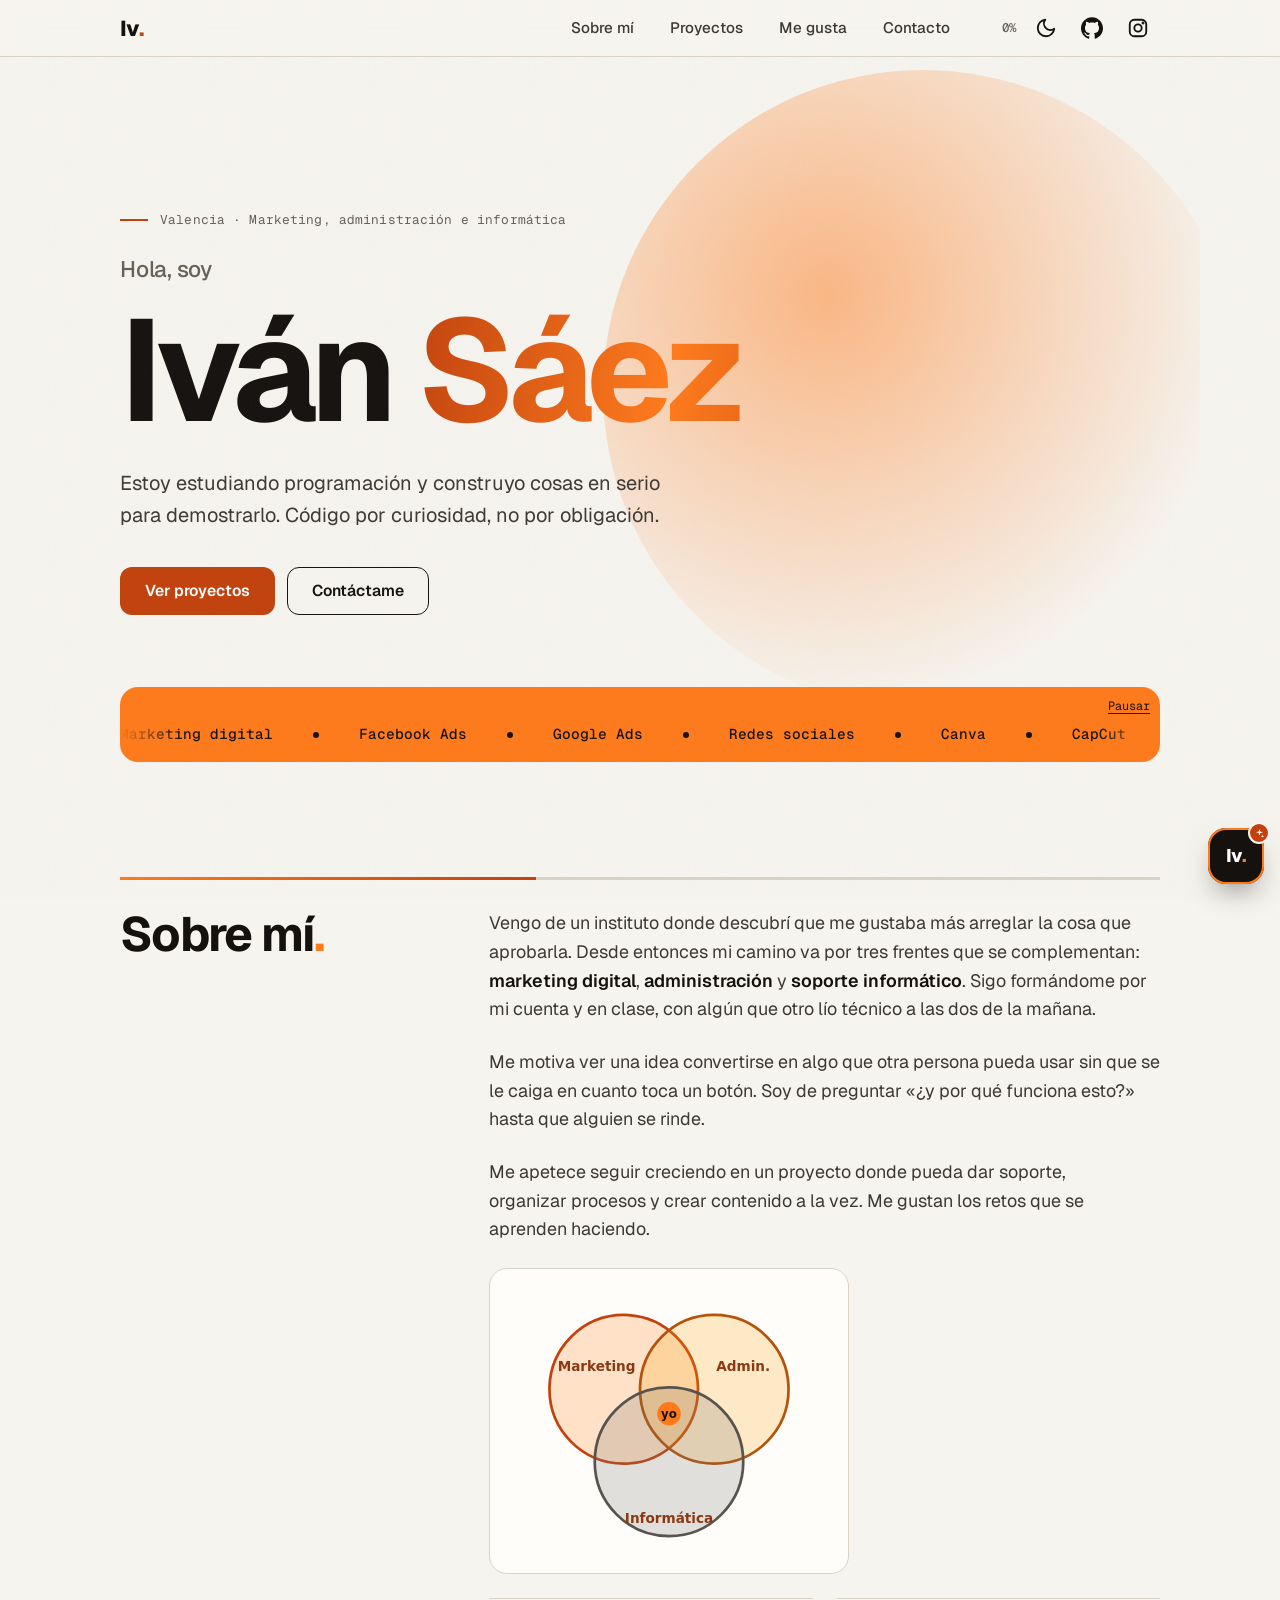
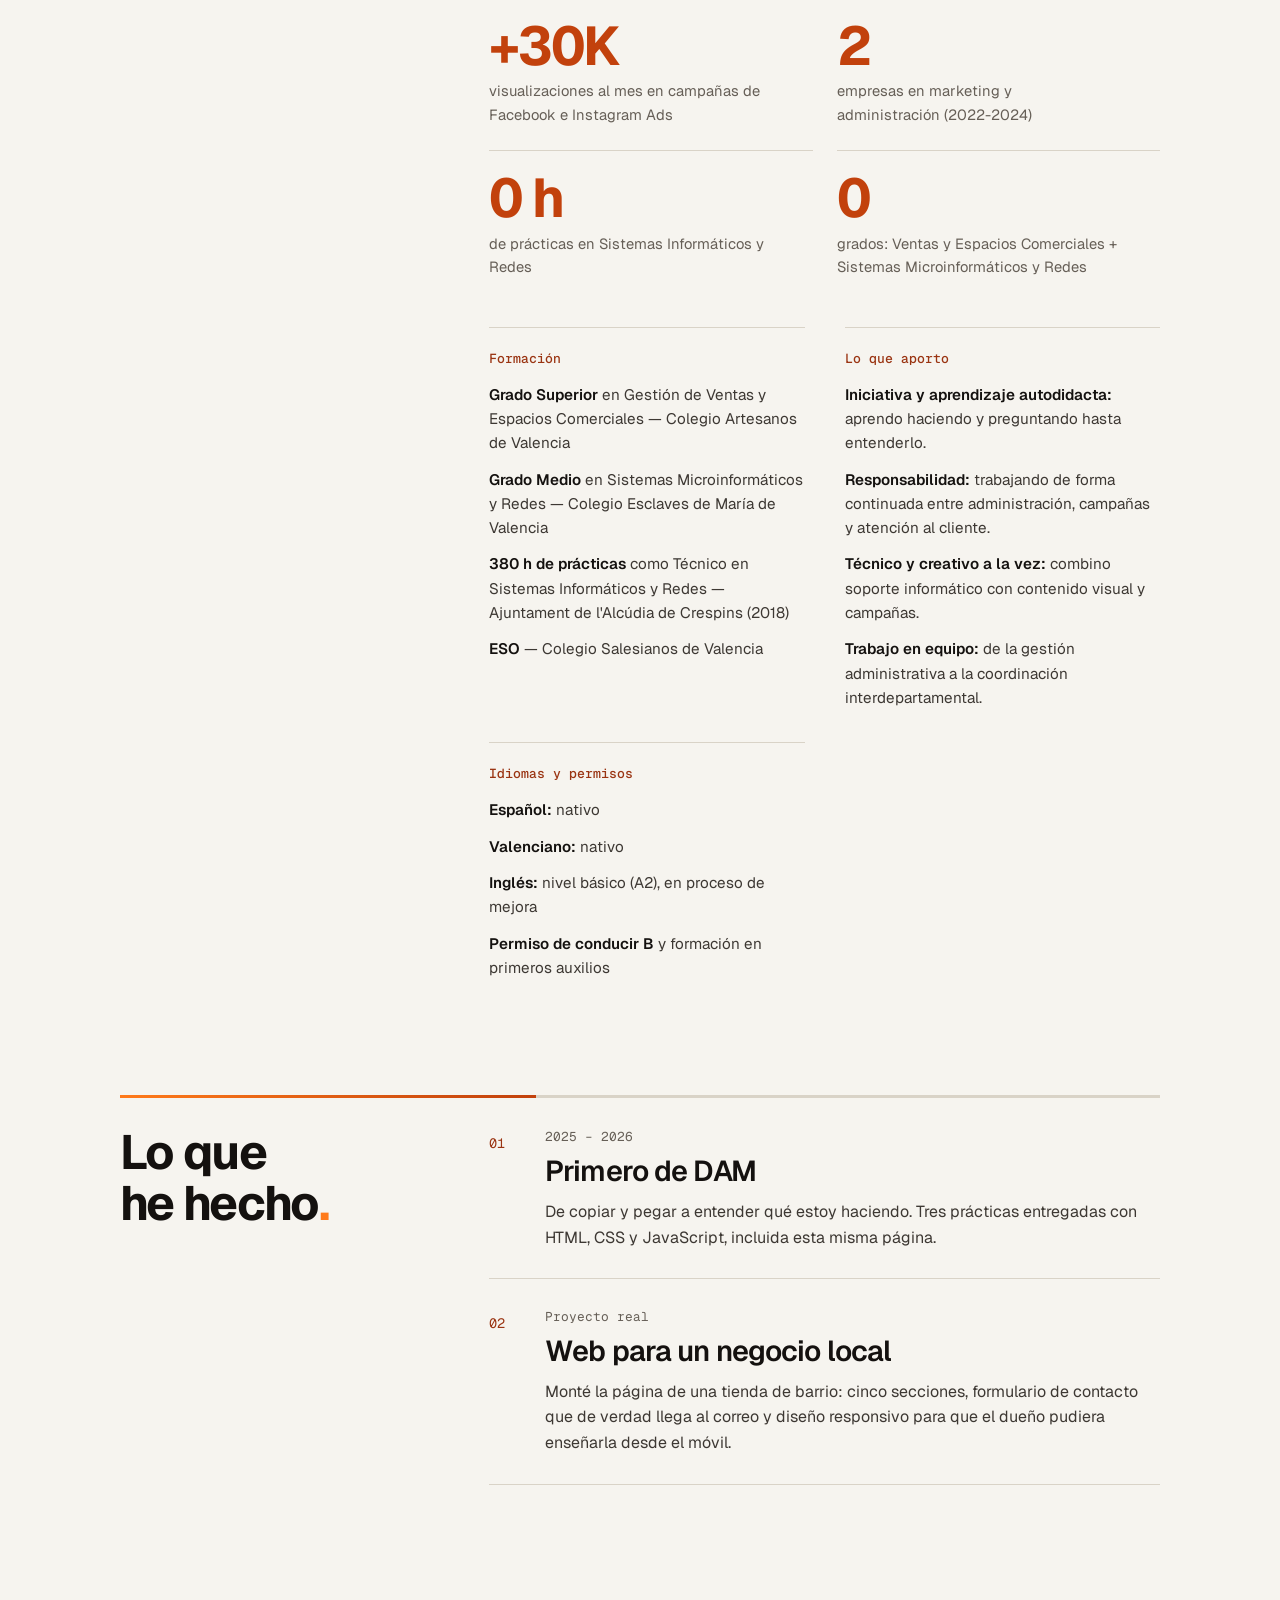
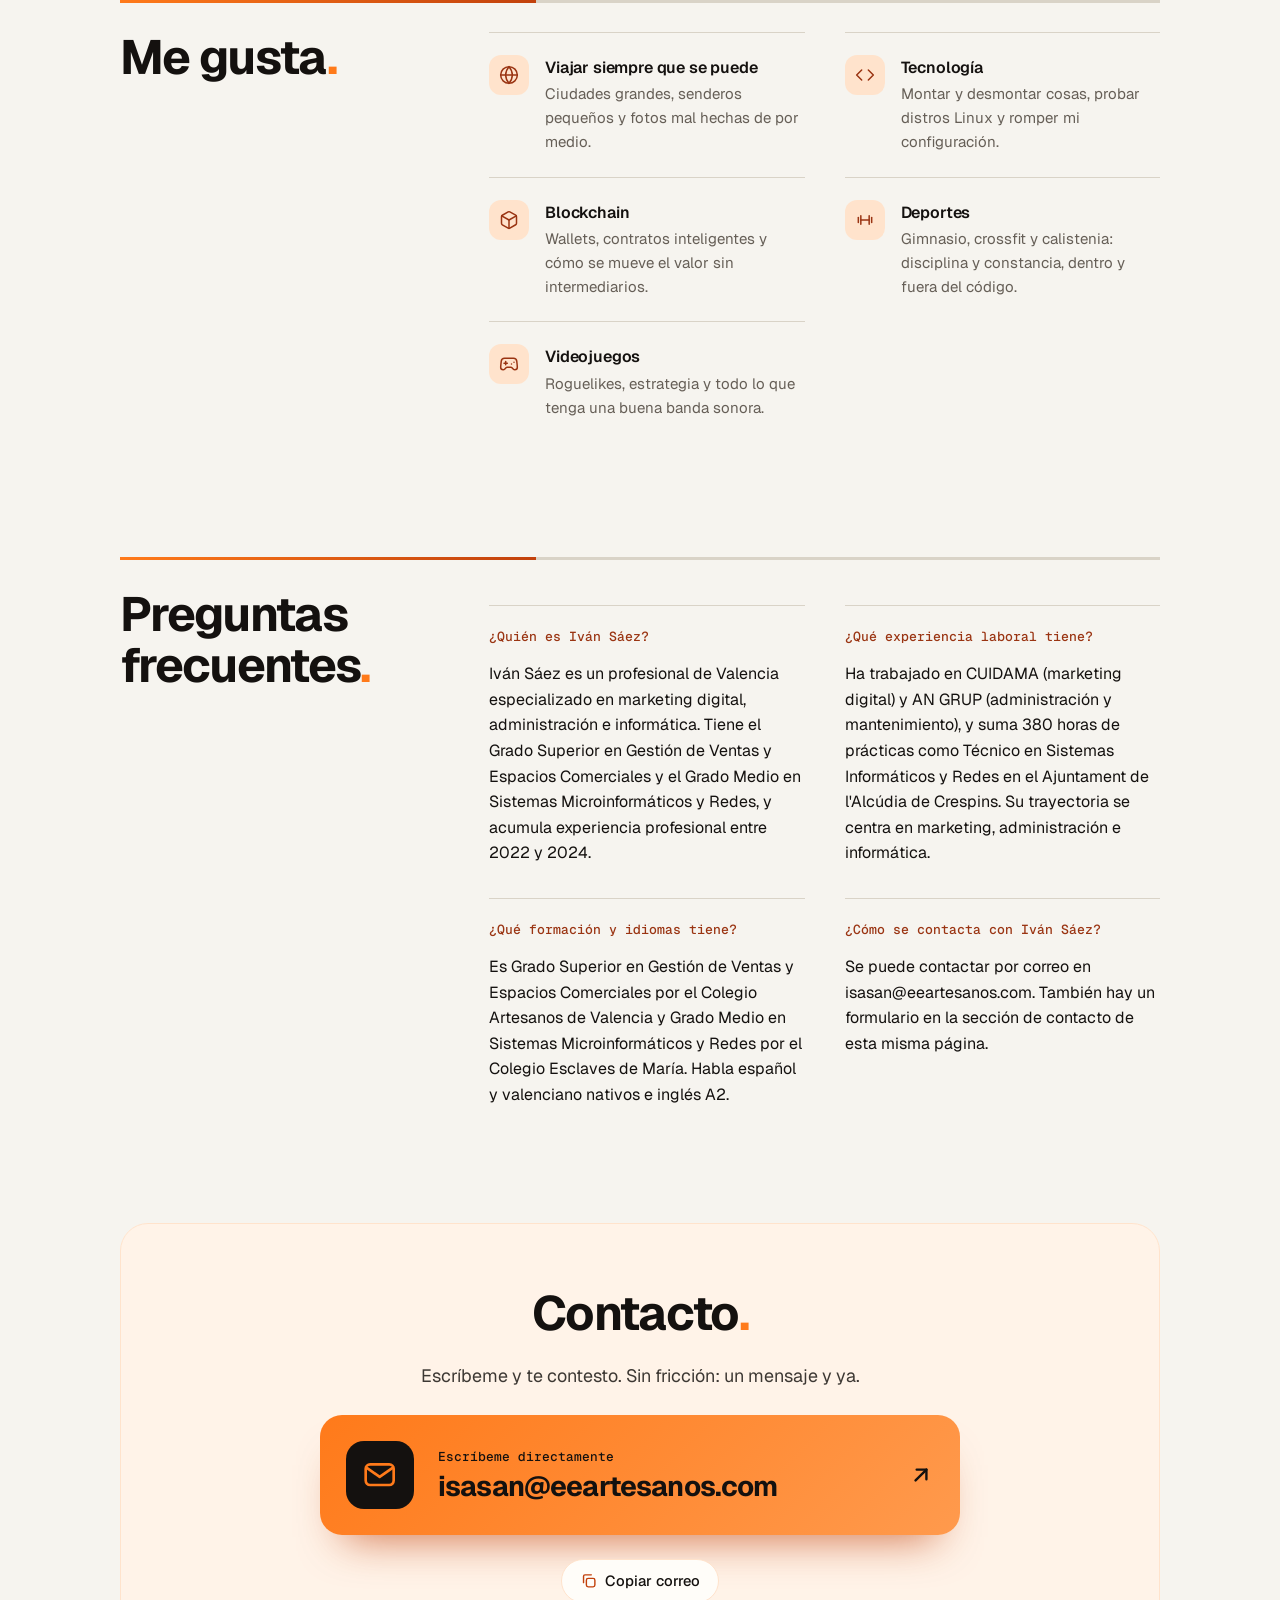
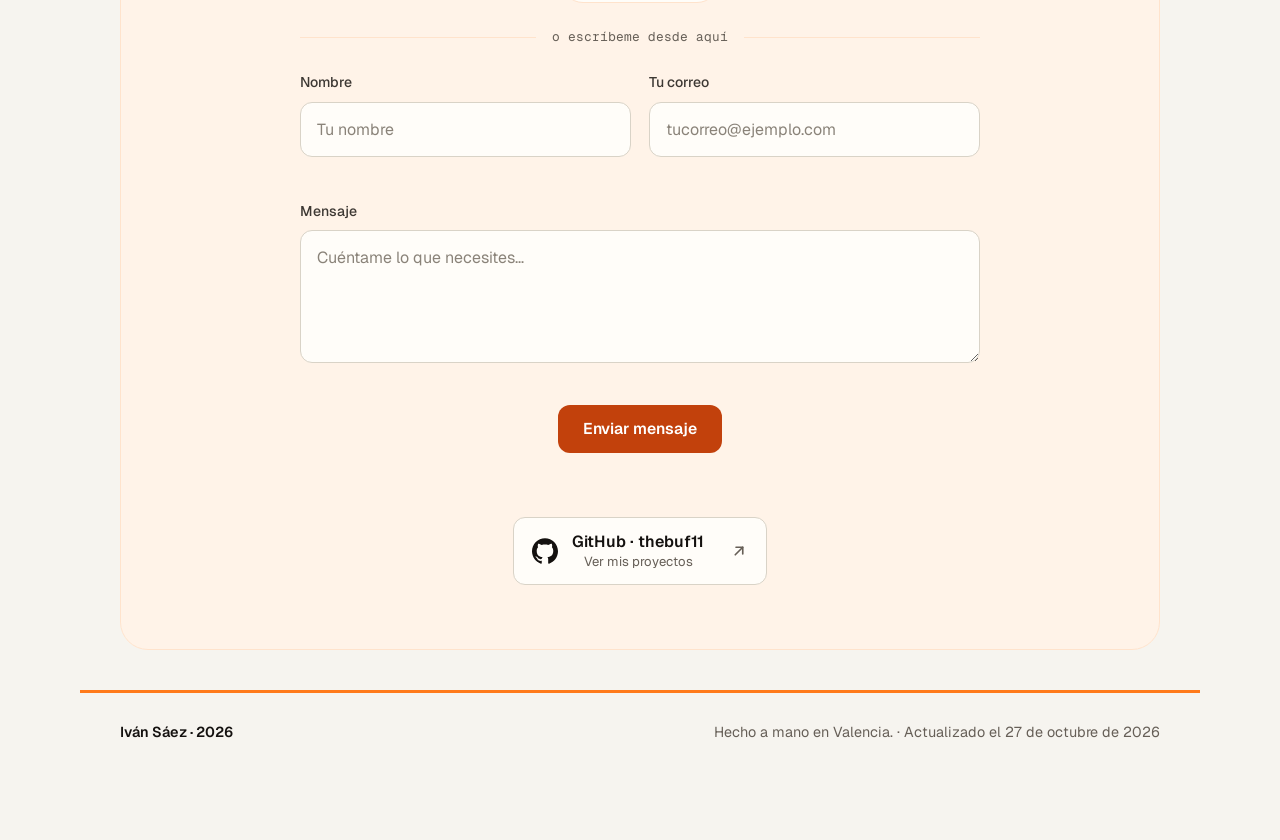
==== index.html @ 400c73dc "Responde automáticamente a quien escribe desde el formulario FormSubmit solo manda la respuesta auto" ====
<!DOCTYPE html>
<html lang="es">
<head>
  <meta charset="UTF-8">
  <meta name="viewport" content="width=device-width, initial-scale=1.0">
  <title>Iván Sáez | Marketing, administración e informática</title>
  <meta name="description" content="Portfolio de Iván Sáez, Valencia: marketing digital, administración e informática. Grado en Ventas y Técnico en Sistemas Microinformáticos y Redes.">
  <meta name="author" content="Iván Sáez">
  <meta name="robots" content="index, follow">
  <meta name="theme-color" content="#ff7a1a">
  <meta name="color-scheme" content="light dark">
  <!-- URL base del sitio. Si cambias de dominio, actualízala también en
       sitemap.xml, robots.txt y llms.txt. -->
  <link rel="canonical" href="https://thebuf11.github.io/mi-web/">

  <!-- Open Graph / Twitter -->
  <meta property="og:type" content="website">
  <meta property="og:locale" content="es_ES">
  <meta property="og:site_name" content="Iván Sáez">
  <meta property="og:url" content="https://thebuf11.github.io/mi-web/">
  <meta property="og:title" content="Iván Sáez | Marketing, administración e informática en Valencia">
  <meta property="og:description" content="Portfolio de Iván Sáez, Valencia: marketing digital, administración e informática. Grado en Ventas y Técnico en Sistemas Microinformáticos y Redes.">
  <meta property="og:image" content="https://thebuf11.github.io/mi-web/img/og-image.png">
  <meta property="og:image:width" content="1200">
  <meta property="og:image:height" content="630">
  <meta property="og:image:alt" content="Iván Sáez, marketing digital, administración e informática en Valencia">
  <meta name="twitter:card" content="summary_large_image">
  <meta name="twitter:title" content="Iván Sáez | Marketing, administración e informática en Valencia">
  <meta name="twitter:description" content="Portfolio de Iván Sáez, Valencia: marketing digital, administración e informática. Grado en Ventas y Técnico en Sistemas Microinformáticos y Redes.">
  <meta name="twitter:image" content="https://thebuf11.github.io/mi-web/img/og-image.png">

  <!-- Favicon con el logo "Iv." -->
  <link rel="icon" href="img/favicon.svg">

  <!-- Datos estructurados: WebSite + ProfilePage + Person (basados en el CV) -->
  <script type="application/ld+json">
  {
    "@context": "https://schema.org",
    "@graph": [
      {
        "@type": "WebSite",
        "@id": "https://thebuf11.github.io/mi-web/#website",
        "url": "https://thebuf11.github.io/mi-web/",
        "name": "Iván Sáez · Portfolio",
        "inLanguage": "es-ES",
        "publisher": { "@id": "https://thebuf11.github.io/mi-web/#person" }
      },
      {
        "@type": "ProfilePage",
        "@id": "https://thebuf11.github.io/mi-web/#webpage",
        "url": "https://thebuf11.github.io/mi-web/",
        "name": "Iván Sáez | Marketing, administración e informática",
        "description": "Portfolio de Iván Sáez, Valencia: marketing digital, administración e informática.",
        "isPartOf": { "@id": "https://thebuf11.github.io/mi-web/#website" },
        "mainEntity": { "@id": "https://thebuf11.github.io/mi-web/#person" },
        "inLanguage": "es-ES"
      },
      {
        "@type": "Person",
        "@id": "https://thebuf11.github.io/mi-web/#person",
        "name": "Iván Sáez",
        "alternateName": "Iván Saez Santa Rosalia",
        "url": "https://thebuf11.github.io/mi-web/",
        "image": "https://thebuf11.github.io/mi-web/img/og-image.png",
        "description": "Profesional de Valencia especializado en marketing digital, administración e informática.",
        "jobTitle": "Especialista en marketing digital, administración e informática",
        "email": "isasan@eeartesanos.com",
        "sameAs": ["https://github.com/thebuf11"],
        "address": {
          "@type": "PostalAddress",
          "addressLocality": "Valencia",
          "addressCountry": "ES"
        },
        "knowsLanguage": ["es", "ca", "en"],
        "knowsAbout": [
          "Marketing digital",
          "Facebook Ads",
          "Google Ads",
          "Gestión de redes sociales",
          "Edición de vídeo y diseño gráfico",
          "Administración y gestión administrativa",
          "SAP",
          "Soporte informático",
          "Hardware y redes",
          "Atención al cliente"
        ],
        "alumniOf": [
          {
            "@type": "EducationalOrganization",
            "name": "Colegio Artesanos de Valencia"
          },
          {
            "@type": "EducationalOrganization",
            "name": "Colegio Esclaves de María de Valencia"
          }
        ],
        "hasCredential": [
          {
            "@type": "EducationalOccupationalCredential",
            "credentialCategory": "Grado Superior",
            "name": "Gestión de Ventas y Espacios Comerciales",
            "recognizedBy": {
              "@type": "EducationalOrganization",
              "name": "Colegio Artesanos de Valencia"
            }
          },
          {
            "@type": "EducationalOccupationalCredential",
            "credentialCategory": "Grado Medio",
            "name": "Sistemas Microinformáticos y Redes",
            "recognizedBy": {
              "@type": "EducationalOrganization",
              "name": "Colegio Esclaves de María de Valencia"
            }
          }
        ]
      }
    ]
  }
  </script>

  <script>
    document.documentElement.classList.add("js");
    /* Las animaciones salen siempre, aunque el sistema pida movimiento
       reducido, salvo que el visitante las haya desactivado con el botón */
    var motionOff = false;
    try { motionOff = localStorage.getItem("motion") === "off"; } catch (e) {}
    if (!motionOff) document.documentElement.classList.add("motion-on");
    /* El tema se aplica antes de pintar para que no haya un destello
       claro: primero lo que eligió el visitante, si no, lo del sistema */
    var theme = null;
    try { theme = localStorage.getItem("theme"); } catch (e) {}
    if (!theme) theme = window.matchMedia("(prefers-color-scheme: dark)").matches ? "dark" : "light";
    document.documentElement.setAttribute("data-theme", theme);
  </script>
  <link rel="preconnect" href="https://fonts.googleapis.com">
  <link rel="preconnect" href="https://fonts.gstatic.com" crossorigin>
  <link rel="preload" as="style"
        href="https://fonts.googleapis.com/css2?family=Geist:wght@400;500;600;700;800&family=Geist+Mono:wght@400;500&display=swap"
        onload="this.onload=null;this.rel='stylesheet'">
  <noscript>
    <link rel="stylesheet"
          href="https://fonts.googleapis.com/css2?family=Geist:wght@400;500;600;700;800&family=Geist+Mono:wght@400;500&display=swap">
  </noscript>
  <link rel="stylesheet" href="css/style.css?v=20261031d">
</head>
<body>

  <!-- Barra de progreso de lectura -->
  <div class="progress" aria-hidden="true"><span id="progress-bar"></span></div>

  <!-- Esqueleto de carga (solo con JavaScript) -->
  <div class="skeleton" id="skeleton" aria-hidden="true">
    <div class="sk sk-nav"></div>
    <div class="sk-hero">
      <div class="sk sk-line sk-sm"></div>
      <div class="sk sk-line sk-xl"></div>
      <div class="sk sk-line sk-xl sk-short"></div>
      <div class="sk sk-line"></div>
      <div class="sk-row"><div class="sk sk-btn"></div><div class="sk sk-btn"></div></div>
    </div>
  </div>

  <a class="skip-link" href="#contenido">Saltar al contenido</a>

  <!-- Navegación -->
  <div class="nav-wrap">
    <nav class="nav" aria-label="Navegación principal">
      <a class="brand" href="#inicio">Iv<span>.</span></a>
      <ul class="nav-links">
        <li><a href="#sobre-mi">Sobre mí</a></li>
        <li><a href="#proyectos">Proyectos</a></li>
        <li><a href="#me-gusta">Me gusta</a></li>
        <li><a href="#contacto">Contacto</a></li>
      </ul>
      <div class="nav-tools">
      <span class="nav-pct" id="progress-pill" aria-hidden="true">0%</span>
      <button class="nav-github theme-toggle" id="theme-toggle" type="button"
              aria-label="Modo oscuro" aria-pressed="false" title="Cambiar a modo oscuro">
        <!-- Luna: se ve en modo claro -->
        <svg class="icon-moon" viewBox="0 0 24 24" fill="none" stroke="currentColor" stroke-width="2" stroke-linecap="round" stroke-linejoin="round" aria-hidden="true"><path d="M21 12.8A9 9 0 1 1 11.2 3a7 7 0 0 0 9.8 9.8z"/></svg>
        <!-- Sol: se ve en modo oscuro -->
        <svg class="icon-sun" viewBox="0 0 24 24" fill="none" stroke="currentColor" stroke-width="2" stroke-linecap="round" stroke-linejoin="round" aria-hidden="true"><circle cx="12" cy="12" r="4"/><path d="M12 2v2M12 20v2M4.9 4.9l1.4 1.4M17.7 17.7l1.4 1.4M2 12h2M20 12h2M4.9 19.1l1.4-1.4M17.7 6.3l1.4-1.4"/></svg>
      </button>
      <a class="nav-github" href="https://github.com/thebuf11?tab=repositories"
         target="_blank" rel="noopener noreferrer"
         title="Mis proyectos en GitHub"
         aria-label="GitHub de thebuf11 (se abre en una pestaña nueva)">
        <svg viewBox="0 0 24 24" fill="currentColor" aria-hidden="true"><path d="M12 .297c-6.63 0-12 5.373-12 12 0 5.303 3.438 9.8 8.205 11.385.6.113.82-.258.82-.577 0-.285-.01-1.04-.015-2.04-3.338.724-4.042-1.61-4.042-1.61C4.422 18.07 3.633 17.7 3.633 17.7c-1.087-.744.084-.729.084-.729 1.205.084 1.838 1.236 1.838 1.236 1.07 1.835 2.809 1.305 3.495.998.108-.776.417-1.305.76-1.605-2.665-.3-5.466-1.332-5.466-5.93 0-1.31.465-2.38 1.235-3.22-.135-.303-.54-1.523.105-3.176 0 0 1.005-.322 3.3 1.23.96-.267 1.98-.399 3-.405 1.02.006 2.04.138 3 .405 2.28-1.552 3.285-1.23 3.285-1.23.645 1.653.24 2.873.12 3.176.765.84 1.23 1.91 1.23 3.22 0 4.61-2.805 5.625-5.475 5.92.42.36.81 1.096.81 2.22 0 1.606-.015 2.896-.015 3.286 0 .315.21.69.825.57C20.565 22.092 24 17.592 24 12.297c0-6.627-5.373-12-12-12"/></svg>
      </a>
      <a class="nav-github nav-ig" href="https://www.instagram.com/ivan_saezz/"
         target="_blank" rel="noopener noreferrer"
         title="Mi Instagram"
         aria-label="Instagram de ivan_saezz (se abre en una pestaña nueva)">
        <svg viewBox="0 0 24 24" fill="none" stroke="currentColor" stroke-width="2" stroke-linecap="round" stroke-linejoin="round" aria-hidden="true"><rect x="3" y="3" width="18" height="18" rx="5"/><circle cx="12" cy="12" r="4"/><circle cx="17.5" cy="6.5" r="0.6" fill="currentColor"/></svg>
      </a>
      </div>
    </nav>
  </div>

  <main id="contenido">

    <!-- 1 · HERO -->
    <section id="inicio" class="hero">
      <div class="hero-card">
        <p class="eyebrow">Valencia · Marketing, administración e informática</p>
        <h1 class="hero-name">Hola, soy <em>Iván <span class="accent">Sáez</span></em></h1>
        <p class="tagline">Estoy estudiando programación y construyo cosas en serio
          para demostrarlo. Código por curiosidad, no por obligación.</p>
        <div class="cta">
          <a class="btn btn-solid" href="#proyectos">Ver proyectos</a>
          <a class="btn btn-ghost" href="#escribeme">Contáctame</a>
        </div>
      </div>
    </section>

    <!-- Cintillo de habilidades (dato del CV) -->
    <section class="ticker-section" aria-label="Habilidades y herramientas">
      <button type="button" class="ticker-toggle" id="ticker-toggle">Pausar</button>
      <div class="ticker">
        <div class="ticker-track">
          <ul class="ticker-row">
            <li>Marketing digital</li>
            <li>Facebook Ads</li>
            <li>Google Ads</li>
            <li>Redes sociales</li>
            <li>Canva</li>
            <li>CapCut</li>
            <li>Premiere Pro</li>
            <li>Administración</li>
            <li>Gestión administrativa</li>
            <li>SAP</li>
            <li>Soporte informático</li>
            <li>Hardware y redes</li>
            <li>Atención al cliente</li>
            <li>Valenciano y español nativos</li>
            <li>Inglés A2</li>
          </ul>
          <ul class="ticker-row" aria-hidden="true">
            <li>Marketing digital</li>
            <li>Facebook Ads</li>
            <li>Google Ads</li>
            <li>Redes sociales</li>
            <li>Canva</li>
            <li>CapCut</li>
            <li>Premiere Pro</li>
            <li>Administración</li>
            <li>Gestión administrativa</li>
            <li>SAP</li>
            <li>Soporte informático</li>
            <li>Hardware y redes</li>
            <li>Atención al cliente</li>
            <li>Valenciano y español nativos</li>
            <li>Inglés A2</li>
          </ul>
        </div>
      </div>
    </section>

    <!-- 2 · SOBRE MÍ -->
    <section id="sobre-mi" class="section">
      <div class="panel reveal">
        <h2 class="section-title">Sobre mí</h2>
        <p class="lead">
          Vengo de un instituto donde descubrí que me gustaba más arreglar la cosa
          que aprobarla. Desde entonces mi camino va por tres frentes que se
          complementan: <strong>marketing digital</strong>, <strong>administración</strong>
          y <strong>soporte informático</strong>. Sigo formándome por mi cuenta y en
          clase, con algún que otro lío técnico a las dos de la mañana.
        </p>
        <p class="lead">
          Me motiva ver una idea convertirse en algo que otra persona pueda usar sin
          que se le caiga en cuanto toca un botón. Soy de preguntar «¿y por qué
          funciona esto?» hasta que alguien se rinde.
        </p>
        <p class="lead">
          Me apetece seguir creciendo en un proyecto donde pueda dar soporte,
          organizar procesos y crear contenido a la vez. Me gustan los retos que se
          aprenden haciendo.
        </p>
        <!-- Ilustración propia (img/tres-frentes.svg): mis tres frentes y yo en el cruce -->
        <figure class="about-figure">
          <img src="img/tres-frentes.svg" width="360" height="300"
               alt="Tres círculos que se cruzan: marketing, administración e informática, con un punto naranja en el centro que me representa">
        </figure>

        <ul class="stats">
          <li class="stat">
            <strong>+30K</strong>
            <span>visualizaciones al mes en campañas de Facebook e Instagram Ads</span>
          </li>
          <li class="stat">
            <strong>2</strong>
            <span>empresas en marketing y administración (2022-2024)</span>
          </li>
          <li class="stat">
            <strong>380 h</strong>
            <span>de prácticas en Sistemas Informáticos y Redes</span>
          </li>
          <li class="stat">
            <strong>2</strong>
            <span>grados: Ventas y Espacios Comerciales + Sistemas Microinformáticos y Redes</span>
          </li>
        </ul>

        <div class="about-more">
          <div class="about-block">
            <h3>Formación</h3>
            <ul>
              <li><strong>Grado Superior</strong> en Gestión de Ventas y Espacios Comerciales — Colegio Artesanos de Valencia</li>
              <li><strong>Grado Medio</strong> en Sistemas Microinformáticos y Redes — Colegio Esclaves de María de Valencia</li>
              <li><strong>380 h de prácticas</strong> como Técnico en Sistemas Informáticos y Redes — Ajuntament de l'Alcúdia de Crespins (2018)</li>
              <li><strong>ESO</strong> — Colegio Salesianos de Valencia</li>
            </ul>
          </div>

          <div class="about-block">
            <h3>Lo que aporto</h3>
            <ul>
              <li><strong>Iniciativa y aprendizaje autodidacta:</strong> aprendo haciendo y preguntando hasta entenderlo.</li>
              <li><strong>Responsabilidad:</strong> trabajando de forma continuada entre administración, campañas y atención al cliente.</li>
              <li><strong>Técnico y creativo a la vez:</strong> combino soporte informático con contenido visual y campañas.</li>
              <li><strong>Trabajo en equipo:</strong> de la gestión administrativa a la coordinación interdepartamental.</li>
            </ul>
          </div>

          <div class="about-block">
            <h3>Idiomas y permisos</h3>
            <ul>
              <li><strong>Español:</strong> nativo</li>
              <li><strong>Valenciano:</strong> nativo</li>
              <li><strong>Inglés:</strong> nivel básico (A2), en proceso de mejora</li>
              <li><strong>Permiso de conducir B</strong> y formación en primeros auxilios</li>
            </ul>
          </div>
        </div>
      </div>
    </section>

    <!-- 3 · LO QUE HE HECHO -->
    <section id="proyectos" class="section">
      <h2 class="section-title center reveal">Lo que he hecho</h2>
      <div class="grid">

        <article class="card reveal">
          <span class="card-num" aria-hidden="true">01</span>
          <p class="card-year">2025 – 2026</p>
          <h3>Primero de DAM</h3>
          <p>De copiar y pegar a entender qué estoy haciendo. Tres prácticas
            entregadas con HTML, CSS y JavaScript, incluida esta misma página.</p>
        </article>

        <article class="card reveal">
          <span class="card-num" aria-hidden="true">02</span>
          <p class="card-year">Proyecto real</p>
          <h3>Web para un negocio local</h3>
          <p>Monté la página de una tienda de barrio: cinco secciones, formulario
            de contacto que de verdad llega al correo y diseño responsivo para que
            el dueño pudiera enseñarla desde el móvil.</p>
        </article>

      </div>
    </section>

    <!-- 4 · ME GUSTA -->
    <section id="me-gusta" class="section">
      <div class="panel reveal">
        <h2 class="section-title">Me gusta</h2>
        <ul class="likes">
          <li class="like">
            <span class="like-icon" aria-hidden="true">
              <svg viewBox="0 0 24 24" fill="none" stroke="currentColor" stroke-width="1.8" stroke-linecap="round" stroke-linejoin="round"><circle cx="12" cy="12" r="10"/><line x1="2" y1="12" x2="22" y2="12"/><path d="M12 2a15.3 15.3 0 0 1 4 10 15.3 15.3 0 0 1-4 10 15.3 15.3 0 0 1-4-10 15.3 15.3 0 0 1 4-10z"/></svg>
            </span>
            <div>
              <strong>Viajar siempre que se puede</strong>
              <span>Ciudades grandes, senderos pequeños y fotos mal hechas de por medio.</span>
            </div>
          </li>
          <li class="like">
            <span class="like-icon" aria-hidden="true">
              <svg viewBox="0 0 24 24" fill="none" stroke="currentColor" stroke-width="1.8" stroke-linecap="round" stroke-linejoin="round"><polyline points="16 18 22 12 16 6"/><polyline points="8 6 2 12 8 18"/></svg>
            </span>
            <div>
              <strong>Tecnología</strong>
              <span>Montar y desmontar cosas, probar distros Linux y romper mi configuración.</span>
            </div>
          </li>
          <li class="like">
            <span class="like-icon" aria-hidden="true">
              <svg viewBox="0 0 24 24" fill="none" stroke="currentColor" stroke-width="1.8" stroke-linecap="round" stroke-linejoin="round"><path d="M21 16V8a2 2 0 0 0-1-1.73l-7-4a2 2 0 0 0-2 0l-7 4A2 2 0 0 0 3 8v8a2 2 0 0 0 1 1.73l7 4a2 2 0 0 0 2 0l7-4A2 2 0 0 0 21 16z"/><polyline points="3.27 6.96 12 12.01 20.73 6.96"/><line x1="12" y1="22.08" x2="12" y2="12"/></svg>
            </span>
            <div>
              <strong>Blockchain</strong>
              <span>Wallets, contratos inteligentes y cómo se mueve el valor sin intermediarios.</span>
            </div>
          </li>
          <li class="like">
            <span class="like-icon" aria-hidden="true">
              <svg viewBox="0 0 24 24" fill="none" stroke="currentColor" stroke-width="1.8" stroke-linecap="round" stroke-linejoin="round"><path d="M4 9v6"/><path d="M7 7v10"/><path d="M17 7v10"/><path d="M20 9v6"/><line x1="7" y1="12" x2="17" y2="12"/></svg>
            </span>
            <div>
              <strong>Deportes</strong>
              <span>Gimnasio, crossfit y calistenia: disciplina y constancia, dentro y fuera del código.</span>
            </div>
          </li>
          <li class="like">
            <span class="like-icon" aria-hidden="true">
              <svg viewBox="0 0 24 24" fill="none" stroke="currentColor" stroke-width="1.8" stroke-linecap="round" stroke-linejoin="round"><line x1="6" y1="11" x2="10" y2="11"/><line x1="8" y1="9" x2="8" y2="13"/><line x1="15" y1="12" x2="15.01" y2="12"/><line x1="18" y1="10" x2="18.01" y2="10"/><path d="M17.32 5H6.68a4 4 0 0 0-3.978 3.59c-.006.052-.01.101-.017.152C2.604 9.416 2 14.456 2 16a3 3 0 0 0 3 3c1 0 1.5-.5 2-1l1.414-1.414A2 2 0 0 1 9.828 16h4.344a2 2 0 0 1 1.414.586L17 18c.5.5 1 1 2 1a3 3 0 0 0 3-3c0-1.545-.604-6.584-.685-7.258-.007-.05-.011-.1-.017-.151A4 4 0 0 0 17.32 5z"/></svg>
            </span>
            <div>
              <strong>Videojuegos</strong>
              <span>Roguelikes, estrategia y todo lo que tenga una buena banda sonora.</span>
            </div>
          </li>
        </ul>
      </div>
    </section>

    <!-- 4b · PREGUNTAS FRECUENTES -->
    <section id="faq" class="section">
      <div class="panel reveal">
        <h2 class="section-title">Preguntas frecuentes</h2>
        <div class="about-more">
          <div class="about-block">
            <h3>¿Quién es Iván Sáez?</h3>
            <p>Iván Sáez es un profesional de Valencia especializado en marketing digital,
              administración e informática. Tiene el Grado Superior en Gestión de Ventas
              y Espacios Comerciales y el Grado Medio en Sistemas Microinformáticos y Redes,
              y acumula experiencia profesional entre 2022 y 2024.</p>
          </div>
          <div class="about-block">
            <h3>¿Qué experiencia laboral tiene?</h3>
            <p>Ha trabajado en CUIDAMA (marketing digital) y AN GRUP (administración y
              mantenimiento), y suma 380 horas de prácticas como Técnico en Sistemas
              Informáticos y Redes en el Ajuntament de l'Alcúdia de Crespins. Su
              trayectoria se centra en marketing, administración e informática.</p>
          </div>
          <div class="about-block">
            <h3>¿Qué formación y idiomas tiene?</h3>
            <p>Es Grado Superior en Gestión de Ventas y Espacios Comerciales por el Colegio
              Artesanos de Valencia y Grado Medio en Sistemas Microinformáticos y Redes por
              el Colegio Esclaves de María. Habla español y valenciano nativos e inglés A2.</p>
          </div>
          <div class="about-block">
            <h3>¿Cómo se contacta con Iván Sáez?</h3>
            <p>Se puede contactar por correo en isasan@eeartesanos.com. También hay un
              formulario en la sección de contacto de esta misma página.</p>
          </div>
        </div>
      </div>
    </section>

    <!-- 5 · CONTACTO -->
    <section id="contacto" class="section">
      <div class="panel center reveal">
        <h2 class="section-title">Contacto</h2>
        <p class="lead">Escríbeme y te contesto. Sin fricción: un mensaje y ya.</p>

        <a class="mail-card" id="escribeme" href="mailto:isasan@eeartesanos.com">
          <span class="mail-icon" aria-hidden="true">
            <svg viewBox="0 0 24 24" fill="none" stroke="currentColor" stroke-width="1.8" stroke-linecap="round" stroke-linejoin="round"><rect x="2.5" y="5" width="19" height="14" rx="3"/><path d="m3.5 7.5 8.5 6 8.5-6"/></svg>
          </span>
          <span class="mail-text">
            <span class="mail-label">Escríbeme directamente</span>
            <span class="mail-address">isasan@eeartesanos.com</span>
          </span>
          <span class="mail-arrow" aria-hidden="true">
            <svg viewBox="0 0 24 24" fill="none" stroke="currentColor" stroke-width="2.2" stroke-linecap="round" stroke-linejoin="round"><path d="M7 17 17 7"/><path d="M8 7h9v9"/></svg>
          </span>
        </a>

        <button type="button" class="mail-copy" id="mail-copy" data-mail="isasan@eeartesanos.com">
          <svg viewBox="0 0 24 24" fill="none" stroke="currentColor" stroke-width="2" stroke-linecap="round" stroke-linejoin="round" aria-hidden="true"><rect x="9" y="9" width="12" height="12" rx="2.5"/><path d="M5 15V6a2 2 0 0 1 2-2h9"/></svg>
          <span id="mail-copy-label" aria-live="polite">Copiar correo</span>
        </button>

        <p class="contact-divider"><span>o escríbeme desde aquí</span></p>

        <!-- Envío normal a FormSubmit (con o sin JavaScript). No usa AJAX
             porque la respuesta automática solo funciona con envío normal -->
        <form class="contact-form" id="contact-form" novalidate
              action="https://formsubmit.co/isasan@eeartesanos.com" method="post">
          <input type="text" name="_honey" class="sr-only" tabindex="-1" autocomplete="off" aria-hidden="true">
          <input type="hidden" name="_subject" value="Mensaje desde tu web">
          <input type="hidden" name="_template" value="table">
          <!-- Después de enviar, FormSubmit lleva al visitante a mi página de gracias -->
          <input type="hidden" name="_next" value="https://thebuf11.github.io/mi-web/gracias.html">
          <!-- Correo automático al visitante; FormSubmit lo manda al campo name="email" -->
          <input type="hidden" name="_autoresponse" value="¡Hola! Soy Iván. Me ha llegado tu mensaje desde mi web y te contestaré en 24-48 horas. Debajo tienes una copia de lo que me escribiste. Un saludo.">

          <div class="field-row">
            <div class="field">
              <label for="nombre">Nombre</label>
              <input type="text" name="nombre" id="nombre" autocomplete="name" placeholder="Tu nombre" required aria-describedby="nombre-error">
              <span class="field-error" id="nombre-error" role="alert"></span>
            </div>
            <div class="field">
              <label for="correo">Tu correo</label>
              <input type="email" name="email" id="correo" autocomplete="email" placeholder="tucorreo@ejemplo.com" required aria-describedby="correo-error">
              <span class="field-error" id="correo-error" role="alert"></span>
            </div>
          </div>
          <div class="field">
            <label for="mensaje">Mensaje</label>
            <textarea name="mensaje" id="mensaje" rows="4" placeholder="Cuéntame lo que necesites…" required aria-describedby="mensaje-error"></textarea>
            <span class="field-error" id="mensaje-error" role="alert"></span>
          </div>
          <div class="form-actions">
            <button type="submit" class="btn btn-solid">Enviar mensaje</button>
          </div>
          <p class="form-status" id="form-status" role="status" aria-live="polite"></p>
        </form>

        <div class="contact-row">
          <a class="social-btn" href="https://github.com/thebuf11?tab=repositories"
             target="_blank" rel="noopener noreferrer"
             aria-label="GitHub · thebuf11, ver mis proyectos (se abre en una pestaña nueva)">
            <span class="social-icon" aria-hidden="true">
              <svg viewBox="0 0 24 24" fill="currentColor"><path d="M12 .297c-6.63 0-12 5.373-12 12 0 5.303 3.438 9.8 8.205 11.385.6.113.82-.258.82-.577 0-.285-.01-1.04-.015-2.04-3.338.724-4.042-1.61-4.042-1.61C4.422 18.07 3.633 17.7 3.633 17.7c-1.087-.744.084-.729.084-.729 1.205.084 1.838 1.236 1.838 1.236 1.07 1.835 2.809 1.305 3.495.998.108-.776.417-1.305.76-1.605-2.665-.3-5.466-1.332-5.466-5.93 0-1.31.465-2.38 1.235-3.22-.135-.303-.54-1.523.105-3.176 0 0 1.005-.322 3.3 1.23.96-.267 1.98-.399 3-.405 1.02.006 2.04.138 3 .405 2.28-1.552 3.285-1.23 3.285-1.23.645 1.653.24 2.873.12 3.176.765.84 1.23 1.91 1.23 3.22 0 4.61-2.805 5.625-5.475 5.92.42.36.81 1.096.81 2.22 0 1.606-.015 2.896-.015 3.286 0 .315.21.69.825.57C20.565 22.092 24 17.592 24 12.297c0-6.627-5.373-12-12-12"/></svg>
            </span>
            <span class="social-text">
              <strong>GitHub · thebuf11</strong>
              <small>Ver mis proyectos</small>
            </span>
            <span class="social-arrow" aria-hidden="true">
              <svg viewBox="0 0 24 24" fill="none" stroke="currentColor" stroke-width="2.2" stroke-linecap="round" stroke-linejoin="round"><path d="M7 17 17 7"/><path d="M8 7h9v9"/></svg>
            </span>
          </a>
        </div>
      </div>
    </section>

  </main>

  <!-- 6 · PIE -->
  <footer class="footer reveal">
    <p class="footer-name">Iván Sáez · <span id="year">2026</span></p>
    <p class="footer-note">Hecho a mano en Valencia. · Actualizado el <time datetime="2026-10-27">27 de octubre de 2026</time></p>
  </footer>

  <!-- Animación: carta enviándose -->
  <div class="send-overlay" id="send-overlay" aria-hidden="true">
    <div class="send-box">
      <svg class="send-trail" viewBox="0 0 280 170" aria-hidden="true">
        <path d="M96 126 C 150 122, 205 96, 244 44" fill="none"
              stroke="currentColor" stroke-width="3" stroke-linecap="round"
              stroke-dasharray="4 14"/>
      </svg>
      <svg class="send-mail" viewBox="0 0 80 56" aria-hidden="true">
        <rect x="2.5" y="2.5" width="75" height="51" rx="9" fill="#ffffff" stroke="#0f172a" stroke-width="4"/>
        <path d="M8 11 L40 34 L72 11" fill="none" stroke="#0f172a" stroke-width="4"
              stroke-linecap="round" stroke-linejoin="round"/>
      </svg>
      <p class="send-text">Enviando tu mensaje…</p>
    </div>
  </div>

  <!-- Asistente virtual · esquina inferior derecha -->
  <div class="assistant" id="assistant">
    <div class="chat" id="chat" role="dialog" aria-labelledby="chat-title" hidden>
      <header class="chat-head">
        <span class="chat-avatar" aria-hidden="true">Iv<span>.</span></span>
        <div class="chat-id">
          <strong id="chat-title">Asistente de Iván</strong>
          <span class="chat-presence"><i aria-hidden="true"></i> Responde con su CV y esta web</span>
        </div>
        <button type="button" class="chat-reset" id="chat-reset" aria-label="Empezar una conversación nueva" title="Nueva conversación">
          <svg viewBox="0 0 24 24" fill="none" stroke="currentColor" stroke-width="2.2" stroke-linecap="round" stroke-linejoin="round"><path d="M3 12a9 9 0 1 0 3-6.7"/><path d="M3 4v5h5"/></svg>
        </button>
        <button type="button" class="chat-close" id="chat-close" aria-label="Cerrar el chat">
          <svg viewBox="0 0 24 24" fill="none" stroke="currentColor" stroke-width="2.2" stroke-linecap="round"><line x1="18" y1="6" x2="6" y2="18"/><line x1="6" y1="6" x2="18" y2="18"/></svg>
        </button>
      </header>

      <div class="chat-log" id="chat-log" role="log" aria-live="polite" aria-relevant="additions"></div>

      <form class="chat-form" id="chat-form" autocomplete="off">
        <input class="chat-input" id="chat-input" type="text" maxlength="160"
               placeholder="Pregunta sobre Iván…" aria-label="Escribe tu pregunta sobre Iván">
        <button class="chat-send" id="chat-send" type="submit" aria-label="Enviar mensaje">
          <svg viewBox="0 0 24 24" fill="none" stroke="currentColor" stroke-width="2" stroke-linecap="round" stroke-linejoin="round"><line x1="22" y1="2" x2="11" y2="13"/><polygon points="22 2 15 22 11 13 2 9 22 2"/></svg>
        </button>
      </form>
      <p class="chat-note">Asistente automático: responde solo con los datos del CV de Iván y de esta web.</p>
    </div>


    <button type="button" class="chat-fab" id="chat-fab"
            aria-expanded="false" aria-controls="chat"
            aria-label="Abrir el asistente virtual de Iván">
      <span class="chat-fab-logo">Iv<span>.</span></span>
      <span class="chat-fab-ai" aria-hidden="true">
        <svg viewBox="0 0 24 24" fill="currentColor"><path d="M12 2l1.9 5.6L19.5 9l-5.6 1.9L12 16.5l-1.9-5.6L4.5 9l5.6-1.4L12 2z"/><path d="M18.5 14.5l.9 2.6 2.6.9-2.6.9-.9 2.6-.9-2.6-2.6-.9 2.6-.9.9-2.6z"/></svg>
      </span>
    </button>
  </div>

  <script src="js/script.js?v=20261031d"></script>
  <script src="js/chat.js?v=20261031d"></script>
</body>
</html>
---- css/style.css ----
/* ============================================================
   Iván Sáez · web personal
   Estilo editorial moderno: papel cálido, tinta oscura y un
   único acento naranja. Sin cristal ni neumorfismo.
   ============================================================ */

/* ------------------------------------------------------------
   1 · Variables
   ------------------------------------------------------------ */
:root {
  --bg: #f6f4ef;
  --surface: #fffdf9;
  --surface-2: #efebe3;
  --ink: #14110f;
  --ink-soft: #3d3833;
  --ink-faint: #665f57;
  --line: #d9d3c7;

  --accent: #c2410c;
  --accent-strong: #9a3412;
  --orange: #ff7a1a;
  --orange-soft: #ffe3cc;
  --orange-wash: #fff3e8;

  /* Texto sobre fondos de tinta, de acento o naranja */
  --on-ink: #fff;
  --on-accent: #fff;
  --on-orange: #14110f;
  --nav-bg: rgba(246, 244, 239, 0.86);

  color-scheme: light;

  --font: "Geist", system-ui, -apple-system, "Segoe UI", Roboto, sans-serif;
  --mono: "Geist Mono", ui-monospace, "SFMono-Regular", Consolas, monospace;

  --r-sm: 8px;
  --r-md: 12px;
  --r-lg: 18px;

  --container: 1120px;
  --gutter: clamp(20px, 5vw, 40px);
  --section-y: clamp(64px, 9vw, 120px);
  --split: minmax(0, 1fr) minmax(0, 2.2fr);

  --shadow: 0 24px 48px -16px rgba(70, 35, 10, 0.28);
  --ease: cubic-bezier(0.22, 0.8, 0.3, 1);

  --z-nav: 50;
  --z-assistant: 60;
  --z-overlay: 90;
  --z-progress: 100;
}

/* Modo oscuro: misma marca (papel → noche, tinta → crema), el naranja
   se aclara para mantener el contraste sobre fondo oscuro */
:root[data-theme="dark"] {
  --bg: #15120f;
  --surface: #1e1a16;
  --surface-2: #2a241f;
  --ink: #f4efe6;
  --ink-soft: #d6cec2;
  --ink-faint: #a89f93;
  --line: #3a332c;

  --accent: #fb923c;
  --accent-strong: #fdba74;
  --orange-soft: #4a2a14;
  --orange-wash: #2a1d14;

  --on-ink: #15120f;
  --on-accent: #15120f;
  --nav-bg: rgba(21, 18, 15, 0.86);

  --shadow: 0 24px 48px -16px rgba(0, 0, 0, 0.6);

  color-scheme: dark;
}

/* ------------------------------------------------------------
   2 · Base
   ------------------------------------------------------------ */
*,
*::before,
*::after { box-sizing: border-box; }

html {
  scroll-behavior: smooth;
  -webkit-text-size-adjust: 100%;
}

body {
  margin: 0;
  overflow-x: clip; /* el resplandor del héroe sobresale; clip no rompe el nav sticky */
  background: var(--bg);
  color: var(--ink);
  font-family: var(--font);
  font-size: 1rem;
  line-height: 1.6;
  -webkit-font-smoothing: antialiased;
  text-rendering: optimizeLegibility;
}

/* Grano sutil para romper la planitud digital */
body::before {
  content: "";
  position: fixed;
  inset: 0;
  z-index: 1;
  pointer-events: none;
  opacity: 0.045;
  background-image: url("data:image/svg+xml,%3Csvg xmlns='http://www.w3.org/2000/svg' width='160' height='160'%3E%3Cfilter id='n'%3E%3CfeTurbulence type='fractalNoise' baseFrequency='0.8' numOctaves='2' stitchTiles='stitch'/%3E%3C/filter%3E%3Crect width='100%25' height='100%25' filter='url(%23n)'/%3E%3C/svg%3E");
}

img, svg { display: block; max-width: 100%; }

h1, h2, h3, p, ul { margin: 0; }
ul { padding: 0; list-style: none; }

a { color: inherit; }

button, input, textarea { font: inherit; color: inherit; }
button { cursor: pointer; }

::selection { background: var(--accent); color: #fff; }

:focus-visible {
  outline: 2px solid var(--accent);
  outline-offset: 3px;
  border-radius: 4px;
}

/* Texto solo para lectores de pantalla */
.sr-only {
  position: absolute;
  width: 1px;
  height: 1px;
  padding: 0;
  margin: -1px;
  overflow: hidden;
  clip: rect(0, 0, 0, 0);
  white-space: nowrap;
  border: 0;
}

.skip-link {
  position: fixed;
  top: 12px;
  left: 12px;
  z-index: calc(var(--z-progress) + 1);
  padding: 10px 16px;
  background: var(--ink);
  color: var(--on-ink);
  border-radius: var(--r-sm);
  text-decoration: none;
  transform: translateY(-200%);
  transition: transform 0.2s var(--ease);
}
.skip-link:focus { transform: translateY(0); }

/* Barra de progreso de lectura */
.progress {
  position: fixed;
  inset: 0 0 auto 0;
  height: 3px;
  z-index: var(--z-progress);
  pointer-events: none;
}
.progress span {
  display: block;
  height: 100%;
  background: linear-gradient(90deg, var(--orange), var(--accent));
  transform-origin: left;
  transform: scaleX(0);
}

/* ------------------------------------------------------------
   3 · Navegación
   ------------------------------------------------------------ */
.nav-wrap {
  position: sticky;
  top: 0;
  z-index: var(--z-nav);
  background: var(--nav-bg);
  -webkit-backdrop-filter: blur(14px);
  backdrop-filter: blur(14px);
  border-bottom: 1px solid var(--line);
}

.nav-wrap { transition: box-shadow 0.3s ease; }
.scrolled .nav-wrap { box-shadow: 0 14px 30px -22px rgba(70, 35, 10, 0.5); }

.nav {
  max-width: var(--container);
  margin: 0 auto;
  padding: 6px var(--gutter);
  display: flex;
  flex-wrap: wrap;
  align-items: center;
  justify-content: space-between;
  column-gap: 16px;
}

.brand {
  display: inline-flex;
  align-items: center;
  min-height: 44px;
  font-size: 1.35rem;
  font-weight: 800;
  letter-spacing: -0.04em;
  text-decoration: none;
}
.brand span { color: var(--accent); }

.nav-links {
  order: 3;
  width: 100%;
  display: flex;
  justify-content: space-between;
  gap: 4px;
}
.nav-links a {
  display: inline-flex;
  align-items: center;
  min-height: 44px;
  padding: 0 6px;
  font-size: clamp(0.8rem, 3.6vw, 0.9rem);
  font-weight: 500;
  white-space: nowrap;
  color: var(--ink-soft);
  text-decoration: none;
  position: relative;
  transition: color 0.2s ease;
}
.nav-links a::after {
  content: "";
  position: absolute;
  left: 6px;
  right: 6px;
  bottom: 8px;
  height: 2px;
  background: var(--accent);
  transform: scaleX(0);
  transform-origin: left;
  transition: transform 0.3s var(--ease);
}
.nav-links a:hover { color: var(--ink); }
.nav-links a:hover::after,
.nav-links a.is-active::after { transform: scaleX(1); }
.nav-links a.is-active { color: var(--ink); }

.nav-github {
  display: grid;
  place-items: center;
  width: 44px;
  height: 44px;
  color: var(--ink);
  border-radius: var(--r-sm);
  transition: background 0.2s ease, transform 0.2s var(--ease);
}
.nav-github:hover { background: var(--surface-2); }
.nav-github:active { transform: scale(0.96); }
.nav-github svg { width: 22px; height: 22px; }

/* Botón de modo oscuro: mismo aspecto que los iconos de la barra */
.theme-toggle {
  padding: 0;
  border: 0;
  background: transparent;
  font: inherit;
  cursor: pointer;
}
.theme-toggle .icon-sun,
[data-theme="dark"] .theme-toggle .icon-moon { display: none; }
[data-theme="dark"] .theme-toggle .icon-sun { display: block; }

@media (min-width: 760px) {
  .nav { flex-wrap: nowrap; }
  .nav-links {
    order: 0;
    width: auto;
    margin-left: auto;
    margin-right: 12px;
    gap: 8px;
  }
  .nav-links a { font-size: 0.95rem; padding: 0 14px; }
  .nav-links a::after { left: 14px; right: 14px; }
}

/* ------------------------------------------------------------
   4 · Estructura general
   ------------------------------------------------------------ */
main {
  position: relative;
  max-width: var(--container);
  margin: 0 auto;
  padding: 0 var(--gutter) 40px;
}

main section[id] { scroll-margin-top: 110px; }
/* El botón «Contáctame» aterriza en la tarjeta de correo, no en el título */
#escribeme { scroll-margin-top: 130px; }
@media (min-width: 760px) { #escribeme { scroll-margin-top: 90px; } }

.section {
  padding-top: var(--section-y);
}

/* Secciones partidas: título pegajoso a la izquierda, contenido a la derecha */
.panel,
#proyectos {
  display: grid;
  grid-template-columns: minmax(0, 1fr);
  row-gap: 28px;
  position: relative;
  padding-top: 32px;
}

.panel::before,
#proyectos::before {
  content: "";
  position: absolute;
  top: 0;
  left: 0;
  right: 0;
  height: 3px;
  background: linear-gradient(90deg, var(--orange), var(--accent) 40%, var(--line) 40%);
  transform-origin: left;
  transition: transform 1.2s var(--ease);
}
.js .panel::before,
.js #proyectos::before { transform: scaleX(0); }
.js .panel.in-view::before,
.js #proyectos:has(.in-view)::before { transform: none; }

/* #proyectos es a la vez sección y rejilla: su padding de rejilla pisa al de .section */
#proyectos { margin-top: var(--section-y); }

.section-title {
  font-size: clamp(1.9rem, 4.2vw, 3rem);
  font-weight: 700;
  letter-spacing: -0.035em;
  line-height: 1.05;
  text-wrap: balance;
}
.section-title::after { content: "."; color: var(--orange); }
.section-title.center { text-align: left; }

.lead {
  max-width: 62ch;
  font-size: clamp(1.02rem, 1.4vw, 1.15rem);
  color: var(--ink-soft);
  text-wrap: pretty;
}
.lead strong { color: var(--ink); font-weight: 600; }

@media (min-width: 900px) {
  .panel,
  #proyectos {
    grid-template-columns: var(--split);
    column-gap: clamp(32px, 5vw, 72px);
    row-gap: 0;
  }

  /* El título pegajoso abarca varias filas: el espacio va en márgenes, no en row-gap */
  .panel > :nth-child(n+3),
  #proyectos > :nth-child(n+3) { margin-top: 24px; }

  .panel > *,
  #proyectos > * { grid-column: 2; }

  .panel > .section-title,
  #proyectos > .section-title {
    grid-column: 1;
    grid-row: 1 / span 12;
    align-self: start;
    position: sticky;
    top: 110px;
  }

  /* Contacto: una sola columna centrada */
  .panel.center { grid-template-columns: minmax(0, 1fr); row-gap: 24px; }
  .panel.center > * { grid-column: 1; grid-row: auto; margin-top: 0; }
  .panel.center > .section-title { position: static; align-self: auto; }
}

/* ------------------------------------------------------------
   5 · Héroe
   ------------------------------------------------------------ */
.hero {
  min-height: min(70dvh, 660px);
  display: flex;
  align-items: flex-end;
  padding: clamp(56px, 10vw, 112px) 0 clamp(40px, 6vw, 72px);
}

.hero { position: relative; isolation: isolate; }

/* En móvil el clip de body no evita que el resplandor del héroe ensanche
   la página; main ocupa todo el ancho, así que lo recorta en el borde real */
main { overflow-x: clip; }

.hero::before {
  content: "";
  position: absolute;
  z-index: -1;
  top: 2%;
  right: -8%;
  width: min(640px, 90vw);
  aspect-ratio: 1;
  border-radius: 50%;
  background: radial-gradient(circle at 35% 35%, rgba(255, 122, 26, 0.5), rgba(255, 122, 26, 0.16) 48%, transparent 70%);
  animation: blobFloat 14s ease-in-out infinite alternate;
}
@keyframes blobFloat {
  from { transform: translate(0, 0) scale(1); }
  to   { transform: translate(-40px, 30px) scale(1.12); }
}

.hero-card { max-width: 920px; }

.js .hero-card > * { animation: rise 0.9s var(--ease) both; }
.js .hero-card > .eyebrow { animation-delay: 0.05s; }
.js .hero-card > .hero-name { animation-delay: 0.15s; }
.js .hero-card > .tagline { animation-delay: 0.5s; }
.js .hero-card > .cta { animation-delay: 0.65s; }
.js .hero-name em { animation: nameIn 1.1s var(--ease) 0.25s both; }

@keyframes rise {
  from { opacity: 0; transform: translateY(28px); }
  to   { opacity: 1; transform: none; }
}
@keyframes nameIn {
  from { opacity: 0; transform: translateY(46px); filter: blur(10px); }
  to   { opacity: 1; transform: none; filter: blur(0); }
}

/* "Sáez" en degradado naranja con brillo que recorre las letras */
.hero-name .accent {
  background: linear-gradient(100deg, var(--accent) 0%, var(--orange) 40%, var(--accent) 80%);
  background-size: 200% 100%;
  -webkit-background-clip: text;
  background-clip: text;
  color: transparent;
  -webkit-text-fill-color: transparent;
  animation: shimmer 6s linear infinite;
}
@keyframes shimmer {
  to { background-position: 200% 0; }
}

.eyebrow {
  display: flex;
  align-items: center;
  gap: 12px;
  font-family: var(--mono);
  font-size: 0.8rem;
  color: var(--ink-faint);
  letter-spacing: 0.01em;
}
.eyebrow::before {
  content: "";
  width: 28px;
  height: 2px;
  background: var(--accent);
}

.hero-name {
  margin-top: 22px;
  font-size: clamp(1.05rem, 2.2vw, 1.4rem);
  font-weight: 500;
  color: var(--ink-faint);
  letter-spacing: -0.01em;
}
.hero-name em {
  display: block;
  margin-top: 0.1em;
  font-style: normal;
  font-size: clamp(3.2rem, 15vw, 9rem);
  font-weight: 700;
  line-height: 0.95;
  letter-spacing: -0.05em;
  color: var(--ink);
}

.tagline {
  max-width: 44ch;
  margin-top: 28px;
  font-size: clamp(1.05rem, 1.6vw, 1.25rem);
  color: var(--ink-soft);
  text-wrap: pretty;
}

.cta {
  display: flex;
  flex-wrap: wrap;
  gap: 12px;
  margin-top: 36px;
}

/* ------------------------------------------------------------
   6 · Botones
   ------------------------------------------------------------ */
.btn {
  display: inline-flex;
  align-items: center;
  justify-content: center;
  min-height: 48px;
  padding: 0 24px;
  border: 1px solid transparent;
  border-radius: var(--r-md);
  font-size: 0.98rem;
  font-weight: 600;
  text-decoration: none;
  transition: background 0.2s ease, color 0.2s ease, border-color 0.2s ease,
    transform 0.2s var(--ease);
}
.btn:hover { transform: translateY(-2px); }
.btn:active { transform: scale(0.98); }

.btn-solid {
  position: relative;
  overflow: hidden;
  background: var(--accent);
  color: var(--on-accent);
}
.btn-solid::after {
  content: "";
  position: absolute;
  inset: 0;
  background: linear-gradient(110deg, transparent 30%, rgba(255, 255, 255, 0.35) 50%, transparent 70%);
  transform: translateX(-120%);
}
.btn-solid:hover::after {
  transform: translateX(120%);
  transition: transform 0.7s var(--ease);
}
.btn-solid:hover { background: var(--accent-strong); }

/* Secundario: la tinta sube desde abajo al pasar el ratón */
.btn-ghost {
  color: var(--ink);
  border-color: var(--ink);
  background: linear-gradient(var(--ink), var(--ink)) no-repeat bottom / 100% 0%;
  transition: background-size 0.4s var(--ease), color 0.25s ease,
    transform 0.2s var(--ease);
}
.btn-ghost:hover { background-size: 100% 100%; color: var(--bg); }

/* ------------------------------------------------------------
   7 · Cintillo de habilidades
   ------------------------------------------------------------ */
.ticker-section {
  display: flex;
  flex-direction: column;
  align-items: stretch;
  background: var(--orange);
  border-radius: var(--r-lg);
  padding: 4px 0 16px;
  overflow: hidden;
}

.ticker-toggle {
  align-self: flex-end;
  min-height: 32px;
  padding: 0 10px;
  background: transparent;
  border: 0;
  font-family: var(--mono);
  font-size: 0.75rem;
  color: var(--on-orange);
  text-decoration: underline;
  text-underline-offset: 3px;
}
.ticker-toggle:hover { color: var(--on-orange); }

.ticker {
  overflow: hidden;
  -webkit-mask-image: linear-gradient(90deg, transparent, #000 6%, #000 94%, transparent);
  mask-image: linear-gradient(90deg, transparent, #000 6%, #000 94%, transparent);
}

.ticker-track {
  display: flex;
  width: max-content;
  animation: marquee 48s linear infinite;
}
.ticker:hover .ticker-track,
.ticker:focus-within .ticker-track,
.ticker-section.is-paused .ticker-track { animation-play-state: paused; }

.ticker-row {
  display: flex;
  flex-shrink: 0;
  gap: 40px;
  padding-right: 40px;
}
.ticker-row li {
  display: flex;
  align-items: center;
  gap: 40px;
  white-space: nowrap;
  font-family: var(--mono);
  font-size: 0.9rem;
  font-weight: 500;
  color: var(--on-orange);
}
.ticker-row li::after {
  content: "";
  width: 6px;
  height: 6px;
  background: var(--on-orange);
  border-radius: 50%;
}

@keyframes marquee {
  to { transform: translateX(-50%); }
}

/* ------------------------------------------------------------
   8 · Sobre mí
   ------------------------------------------------------------ */
.stats {
  display: grid;
  grid-template-columns: repeat(2, minmax(0, 1fr));
  gap: 0 24px;
  margin-top: 16px;
}
.stat {
  display: grid;
  align-content: start;
  gap: 6px;
  padding: 20px 0 24px;
  border-top: 1px solid var(--line);
}
.stat strong {
  font-size: clamp(2.2rem, 5vw, 3.4rem);
  font-weight: 700;
  line-height: 1;
  letter-spacing: -0.04em;
  font-variant-numeric: tabular-nums;
  color: var(--accent);
}
.stat span {
  max-width: 28ch;
  font-size: 0.92rem;
  color: var(--ink-faint);
}

.about-more {
  display: grid;
  grid-template-columns: repeat(auto-fit, minmax(240px, 1fr));
  gap: 32px 40px;
  margin-top: 16px;
}
.about-block {
  padding-top: 20px;
  border-top: 1px solid var(--line);
}
.about-block h3 {
  margin-bottom: 14px;
  font-family: var(--mono);
  font-size: 0.82rem;
  font-weight: 500;
  color: var(--accent-strong);
}
.about-block li {
  font-size: 0.95rem;
  color: var(--ink-soft);
}
.about-block li + li { margin-top: 12px; }
.about-block strong { color: var(--ink); font-weight: 600; }

/* ------------------------------------------------------------
   9 · Proyectos (lista numerada)
   ------------------------------------------------------------ */
.grid { display: grid; }

.card {
  display: grid;
  grid-template-columns: 3rem minmax(0, 1fr);
  column-gap: 8px;
  row-gap: 6px;
  padding: 28px 0;
  border-top: 1px solid var(--line);
}
.card:first-child { border-top: 0; padding-top: 0; }
.card:last-child { border-bottom: 1px solid var(--line); }

.card-num {
  grid-row: 1 / span 3;
  font-family: var(--mono);
  font-size: 0.85rem;
  color: var(--accent-strong);
  padding-top: 0.35rem;
}
.card-year {
  grid-column: 2;
  font-family: var(--mono);
  font-size: 0.8rem;
  color: var(--ink-faint);
}
.card h3 {
  grid-column: 2;
  font-size: clamp(1.35rem, 2.6vw, 1.8rem);
  font-weight: 600;
  letter-spacing: -0.03em;
  line-height: 1.15;
}
.card p:last-child {
  grid-column: 2;
  max-width: 54ch;
  margin-top: 6px;
  color: var(--ink-soft);
  text-wrap: pretty;
}

/* El hover solo anima opacity/transform (compositor, sin reflow).
   El fondo vive en un pseudo-elemento porque un degradado no se puede
   transicionar, y .js .reveal pisaba el transition de .card. */
.card { position: relative; isolation: isolate; }
.card::before {
  content: "";
  position: absolute;
  inset: 0 -12px;
  z-index: -1;
  border-radius: var(--r-md);
  background: linear-gradient(90deg, var(--orange-wash), transparent 85%);
  opacity: 0;
  transition: opacity 0.45s var(--ease);
  pointer-events: none;
}
.card > * {
  transition: transform 0.45s var(--ease), color 0.3s ease;
}
.card-num { transform-origin: left center; }

@media (hover: hover) and (min-width: 900px) {
  .card:hover::before { opacity: 1; }
  .card:hover > :not(.card-num) { transform: translateX(14px); }
  .card:hover h3 { color: var(--accent); }
  .card:hover .card-num { transform: scale(1.25); color: var(--accent); }
}

/* ------------------------------------------------------------
   10 · Me gusta
   ------------------------------------------------------------ */
.likes {
  display: grid;
  grid-template-columns: repeat(auto-fit, minmax(260px, 1fr));
  gap: 0 40px;
}
.like {
  display: flex;
  gap: 16px;
  padding: 22px 0;
  border-top: 1px solid var(--line);
}
.like-icon {
  flex: 0 0 auto;
  display: grid;
  place-items: center;
  width: 40px;
  height: 40px;
  border-radius: var(--r-md);
  background: var(--orange-soft);
  color: var(--accent-strong);
  transition: background 0.25s ease, color 0.25s ease, transform 0.35s var(--ease);
}
.like:hover .like-icon {
  background: var(--orange);
  color: var(--ink);
  transform: rotate(-8deg) scale(1.1);
}
.like-icon svg { width: 20px; height: 20px; }
.like strong {
  display: block;
  font-weight: 600;
  letter-spacing: -0.01em;
}
.like div span {
  display: block;
  margin-top: 2px;
  font-size: 0.94rem;
  color: var(--ink-faint);
}

/* ------------------------------------------------------------
   11 · Contacto
   ------------------------------------------------------------ */
.panel.center {
  justify-items: center;
  text-align: center;
  padding: clamp(24px, 5vw, 64px);
  background: var(--orange-wash);
  border: 1px solid var(--orange-soft);
  border-radius: 28px;
}
.panel.center::before { display: none; }

/* Tarjeta del correo: el elemento principal del contacto */
.mail-card {
  position: relative;
  overflow: hidden;
  display: flex;
  align-items: center;
  gap: clamp(14px, 3vw, 24px);
  width: min(100%, 640px);
  padding: clamp(16px, 3vw, 26px);
  text-align: left;
  text-decoration: none;
  color: var(--on-orange);
  background: linear-gradient(135deg, var(--orange), #ff9a4d);
  border-radius: 22px;
  box-shadow: 0 26px 44px -24px rgba(194, 65, 12, 0.75);
  transition: transform 0.3s var(--ease), box-shadow 0.3s var(--ease);
}
.mail-card::after {
  content: "";
  position: absolute;
  inset: 0;
  background: linear-gradient(110deg, transparent 30%, rgba(255, 255, 255, 0.4) 50%, transparent 70%);
  transform: translateX(-120%);
  pointer-events: none;
}
.mail-card:hover {
  transform: translateY(-4px);
  box-shadow: 0 34px 54px -24px rgba(194, 65, 12, 0.85);
}
.mail-card:hover::after {
  transform: translateX(120%);
  transition: transform 0.8s var(--ease);
}
.mail-card:active { transform: scale(0.99); }

.mail-icon {
  flex: 0 0 auto;
  display: grid;
  place-items: center;
  width: clamp(52px, 9vw, 68px);
  aspect-ratio: 1;
  background: var(--ink);
  color: var(--orange);
  border-radius: 18px;
  transition: transform 0.4s var(--ease);
}
.mail-icon svg { width: 52%; height: 52%; }
.mail-card:hover .mail-icon { transform: rotate(-8deg) scale(1.08); }

.mail-text { display: grid; gap: 2px; min-width: 0; flex: 1; }
.mail-label {
  font-family: var(--mono);
  font-size: 0.8rem;
  font-weight: 500;
}
.mail-address {
  font-size: clamp(1.05rem, 3.6vw, 1.75rem);
  font-weight: 700;
  line-height: 1.15;
  letter-spacing: -0.03em;
  overflow-wrap: anywhere;
}

.mail-arrow { flex: 0 0 auto; }
.mail-arrow svg {
  width: 26px;
  height: 26px;
  transition: transform 0.3s var(--ease);
}
.mail-card:hover .mail-arrow svg { transform: translate(4px, -4px); }

.mail-copy {
  display: inline-flex;
  align-items: center;
  gap: 8px;
  min-height: 44px;
  padding: 0 18px;
  background: var(--surface);
  border: 1px solid var(--orange-soft);
  border-radius: 999px;
  font-size: 0.92rem;
  font-weight: 500;
  color: var(--ink);
  transition: border-color 0.2s ease, background 0.2s ease, transform 0.2s var(--ease);
}
.mail-copy svg { width: 17px; height: 17px; color: var(--accent); }
.mail-copy:hover { border-color: var(--accent); }
.mail-copy:active { transform: scale(0.97); }
.mail-copy.is-copied { background: var(--ink); color: var(--on-ink); border-color: var(--ink); }
.mail-copy.is-copied svg { color: var(--orange); }

.contact-divider {
  display: flex;
  align-items: center;
  gap: 16px;
  width: min(100%, 680px);
  margin-top: 8px;
  font-family: var(--mono);
  font-size: 0.8rem;
  color: var(--ink-faint);
}
.contact-divider::before,
.contact-divider::after {
  content: "";
  flex: 1;
  height: 1px;
  background: var(--orange-soft);
}

.contact-form {
  display: grid;
  gap: 18px;
  width: min(100%, 680px);
  text-align: left;
}

.field-row {
  display: grid;
  grid-template-columns: repeat(auto-fit, minmax(220px, 1fr));
  gap: 18px;
}

.field { display: grid; gap: 8px; }
.field label,
.field span {
  font-size: 0.88rem;
  font-weight: 500;
  color: var(--ink-soft);
}

.field input,
.field textarea {
  width: 100%;
  padding: 14px 16px;
  background: var(--surface);
  border: 1px solid var(--line);
  border-radius: var(--r-md);
  font-size: 1rem;
  transition: border-color 0.2s ease, box-shadow 0.2s ease;
}
.field textarea { resize: vertical; min-height: 132px; }
.field input::placeholder,
.field textarea::placeholder { color: #8a8379; }
.field input:hover,
.field textarea:hover { border-color: var(--ink-faint); }
.field input:focus-visible,
.field textarea:focus-visible {
  outline: none;
  border-color: var(--ink);
  box-shadow: 0 0 0 3px rgba(194, 65, 12, 0.28);
}

.form-actions { display: flex; justify-content: center; }
.form-status {
  min-height: 1.5em;
  text-align: center;
  font-size: 0.92rem;
  color: var(--ink-soft);
}

.contact-row { display: flex; flex-wrap: wrap; justify-content: center; gap: 12px; }

.social-btn {
  display: flex;
  align-items: center;
  gap: 14px;
  padding: 14px 18px;
  min-height: 64px;
  border: 1px solid var(--line);
  border-radius: var(--r-md);
  background: var(--surface);
  text-decoration: none;
  transition: border-color 0.2s ease, background 0.2s ease, transform 0.2s var(--ease);
}
.social-btn:hover { border-color: var(--ink); transform: translateY(-2px); }
.social-btn:active { transform: scale(0.98); }
.social-icon svg { width: 26px; height: 26px; }
.social-text { display: grid; line-height: 1.3; }
.social-text strong { font-weight: 600; }
.social-text small { font-size: 0.82rem; color: var(--ink-faint); }
.social-arrow { margin-left: 12px; color: var(--ink-faint); }
.social-arrow svg {
  width: 18px;
  height: 18px;
  transition: transform 0.25s var(--ease);
}
.social-btn:hover .social-arrow svg { transform: translate(2px, -2px); }

/* ------------------------------------------------------------
   12 · Pie
   ------------------------------------------------------------ */
.footer {
  max-width: var(--container);
  margin: 0 auto;
  padding: 28px var(--gutter) 96px;
  display: flex;
  flex-wrap: wrap;
  justify-content: space-between;
  gap: 8px 24px;
  border-top: 3px solid var(--orange);
  font-size: 0.9rem;
  color: var(--ink-faint);
}
.footer-name { font-weight: 600; color: var(--ink); }

/* ------------------------------------------------------------
   13 · Aparición al hacer scroll
   ------------------------------------------------------------ */
.js .reveal {
  opacity: 0;
  transform: translateY(20px);
  transition: opacity 0.7s var(--ease), transform 0.7s var(--ease);
}
.js .reveal.in-view {
  opacity: 1;
  transform: none;
}

/* Los elementos internos entran uno tras otro */
.js .reveal .stat,
.js .reveal .about-block,
.js .reveal .like {
  opacity: 0;
  transform: translateY(18px);
  transition: opacity 0.7s var(--ease), transform 0.7s var(--ease);
}
.js .reveal.in-view .stat,
.js .reveal.in-view .about-block,
.js .reveal.in-view .like {
  opacity: 1;
  transform: none;
  transition-delay: var(--d, 0.15s);
}
.stat:nth-child(2), .about-block:nth-child(2), .like:nth-child(2) { --d: 0.25s; }
.stat:nth-child(3), .about-block:nth-child(3), .like:nth-child(3) { --d: 0.35s; }
.stat:nth-child(4), .like:nth-child(4) { --d: 0.45s; }
.like:nth-child(5) { --d: 0.55s; }

/* ------------------------------------------------------------
   14 · Animación de envío del formulario
   ------------------------------------------------------------ */
.send-overlay {
  position: fixed;
  inset: 0;
  z-index: var(--z-overlay);
  display: grid;
  place-items: center;
  padding: 20px;
  background: rgba(20, 17, 15, 0.55);
  -webkit-backdrop-filter: blur(6px);
  backdrop-filter: blur(6px);
  opacity: 0;
  visibility: hidden;
  transition: opacity 0.3s ease, visibility 0.3s ease;
}
.send-overlay.show { opacity: 1; visibility: visible; }

.send-box {
  position: relative;
  width: min(300px, 100%);
  height: 230px;
  background: var(--surface);
  border-radius: var(--r-lg);
  box-shadow: var(--shadow);
  color: var(--accent);
  overflow: hidden;
  transform: translateY(12px) scale(0.97);
  transition: transform 0.4s var(--ease);
}
.send-overlay.show .send-box { transform: none; }

.send-trail {
  position: absolute;
  top: 0;
  left: 10px;
  width: 280px;
  height: 170px;
}
.send-mail {
  position: absolute;
  left: 66px;
  top: 98px;
  width: 80px;
  height: 56px;
}
.send-overlay.show .send-mail {
  animation: mailFly 1.7s var(--ease) 0.2s forwards;
}
.send-text {
  position: absolute;
  inset: auto 0 22px 0;
  text-align: center;
  font-weight: 600;
  color: var(--ink);
}

@keyframes mailFly {
  60% { opacity: 1; }
  to { transform: translate(138px, -82px) scale(0.55) rotate(-8deg); opacity: 0; }
}

/* ------------------------------------------------------------
   15 · Asistente
   ------------------------------------------------------------ */
.assistant {
  position: fixed;
  right: 16px;
  bottom: 16px;
  z-index: var(--z-assistant);
  display: flex;
  flex-direction: column;
  align-items: flex-end;
  gap: 12px;
}


.chat-fab {
  position: relative;
  width: 56px;
  height: 56px;
  padding: 0;
  display: grid;
  place-items: center;
  background: var(--ink);
  color: var(--on-ink);
  border: 0;
  border-radius: var(--r-lg);
  box-shadow: 0 14px 28px -10px rgba(20, 17, 15, 0.5);
  transition: transform 0.2s var(--ease), background 0.2s ease;
}
.chat-fab::before {
  content: "";
  position: absolute;
  inset: 0;
  border-radius: inherit;
  border: 2px solid var(--orange);
  animation: ring 3.2s ease-out infinite;
  pointer-events: none;
}
.assistant.is-open .chat-fab::before { display: none; }
@keyframes ring {
  0%   { transform: scale(1); opacity: 0.9; }
  70%, 100% { transform: scale(1.55); opacity: 0; }
}
.chat-fab:hover { transform: translateY(-2px); background: var(--ink-soft); }
.chat-fab:active { transform: scale(0.96); }
.chat-fab-logo { font-size: 1.15rem; font-weight: 800; letter-spacing: -0.04em; }
.chat-fab-logo span { color: var(--orange); }
.chat-fab-ai {
  position: absolute;
  top: -6px;
  right: -6px;
  display: grid;
  place-items: center;
  width: 22px;
  height: 22px;
  background: var(--accent);
  border-radius: 50%;
  border: 2px solid var(--bg);
}
.chat-fab-ai svg { width: 11px; height: 11px; }

.chat {
  width: min(400px, calc(100vw - 32px));
  height: min(620px, calc(100dvh - 120px));
  display: flex;
  flex-direction: column;
  background: var(--surface);
  border: 1px solid var(--line);
  border-radius: var(--r-lg);
  box-shadow: var(--shadow);
  overflow: hidden;
  animation: chatIn 0.3s var(--ease);
}
.chat[hidden] { display: none; }

@keyframes chatIn {
  from { opacity: 0; transform: translateY(14px) scale(0.98); }
  to   { opacity: 1; transform: none; }
}

.chat-head {
  display: flex;
  align-items: center;
  gap: 12px;
  padding: 14px 16px;
  background: var(--orange-wash);
  border-bottom: 1px solid var(--orange-soft);
}
.chat-avatar {
  flex: 0 0 auto;
  display: flex;
  align-items: center;
  justify-content: center;
  width: 40px;
  height: 40px;
  background: var(--ink);
  color: var(--on-ink);
  border-radius: var(--r-md);
  font-weight: 800;
  letter-spacing: -0.04em;
}
.chat-avatar span { color: #fb923c; }
.chat-id { flex: 1; min-width: 0; display: grid; line-height: 1.3; }
.chat-id strong { font-size: 0.97rem; font-weight: 600; }
.chat-presence {
  display: flex;
  align-items: center;
  gap: 6px;
  font-size: 0.78rem;
  color: var(--ink-faint);
}
.chat-presence i {
  width: 7px;
  height: 7px;
  border-radius: 50%;
  background: #16a34a;
}
.chat-close,
.chat-reset {
  display: grid;
  place-items: center;
  width: 44px;
  height: 44px;
  margin: -6px -8px -6px 0;
  padding: 0;
  background: transparent;
  border: 0;
  border-radius: var(--r-sm);
  color: var(--ink-soft);
  transition: background 0.2s ease;
}
.chat-reset { margin-right: -12px; }
.chat-close:hover,
.chat-reset:hover { background: var(--orange-soft); }
.chat-close svg,
.chat-reset svg { width: 16px; height: 16px; }
.chat-reset:hover svg { animation: spinOnce 0.5s var(--ease); }
@keyframes spinOnce { to { rotate: -360deg; } }

.chat-log {
  flex: 1;
  min-height: 0;
  overflow-y: auto;
  display: flex;
  flex-direction: column;
  gap: 10px;
  padding: 16px;
  overscroll-behavior: contain;
}

.msg {
  max-width: 86%;
  padding: 10px 14px;
  font-size: 0.93rem;
  line-height: 1.5;
  overflow-wrap: anywhere;
  animation: msgIn 0.25s var(--ease);
}
.msg > * + * { margin-top: 8px; }
.msg ul { padding-left: 18px; list-style: disc; }
.msg li + li { margin-top: 4px; }
.msg li::marker { color: var(--accent); }
.msg strong { font-weight: 600; }
.msg-bot {
  align-self: flex-start;
  background: var(--surface-2);
  border-radius: 14px 14px 14px 4px;
}
.msg-user {
  align-self: flex-end;
  background: var(--ink);
  color: var(--on-ink);
  border-radius: 14px 14px 4px 14px;
}
@keyframes msgIn {
  from { opacity: 0; transform: translateY(6px); }
  to   { opacity: 1; transform: none; }
}

.msg-typing { display: flex; gap: 4px; padding: 14px; }
.msg-typing i {
  width: 6px;
  height: 6px;
  border-radius: 50%;
  background: var(--ink-faint);
  animation: dot 1.1s ease-in-out infinite;
}
.msg-typing i:nth-child(2) { animation-delay: 0.15s; }
.msg-typing i:nth-child(3) { animation-delay: 0.3s; }
@keyframes dot {
  0%, 60%, 100% { opacity: 0.35; transform: none; }
  30% { opacity: 1; transform: translateY(-3px); }
}

.chat-suggest {
  display: flex;
  flex-wrap: wrap;
  gap: 8px;
  margin-top: 2px;
}
.chip {
  min-height: 36px;
  padding: 7px 12px;
  background: var(--surface);
  border: 1px solid var(--orange-soft);
  border-radius: 999px;
  font-size: 0.82rem;
  line-height: 1.3;
  text-align: left;
  color: var(--ink-soft);
  transition: border-color 0.2s ease, background 0.2s ease;
}
.chip:hover { border-color: var(--ink); background: var(--surface-2); }
.chip:active { transform: scale(0.97); }

.chat-form {
  display: flex;
  gap: 8px;
  padding: 12px 16px 8px;
  border-top: 1px solid var(--line);
}
.chat-note {
  padding: 0 16px 12px;
  font-size: 0.72rem;
  text-align: center;
  color: var(--ink-faint);
}
.chat-input {
  flex: 1;
  min-width: 0;
  min-height: 44px;
  padding: 0 14px;
  background: var(--bg);
  border: 1px solid var(--line);
  border-radius: var(--r-md);
  font-size: 1rem;
}
.chat-input:focus-visible {
  outline: none;
  border-color: var(--ink);
  box-shadow: 0 0 0 3px rgba(194, 65, 12, 0.28);
}
.chat-send {
  flex: 0 0 auto;
  display: grid;
  place-items: center;
  width: 44px;
  height: 44px;
  padding: 0;
  background: var(--accent);
  color: var(--on-accent);
  border: 0;
  border-radius: var(--r-md);
  transition: background 0.2s ease, transform 0.2s var(--ease);
}
.chat-send:hover { background: var(--accent-strong); }
.chat-send:active { transform: scale(0.95); }
.chat-send:disabled {
  background: var(--line);
  color: var(--ink-faint);
  cursor: default;
}
.chat-send:disabled:hover { background: var(--line); }
.chat-send svg { width: 18px; height: 18px; }

/* ------------------------------------------------------------
   15b · Efectos del puntero y de los botones
   ------------------------------------------------------------ */

/* Foco de luz que sigue al ratón dentro de botones y bloques */
.fx { position: relative; }
.fx::before {
  content: "";
  position: absolute;
  inset: 0;
  z-index: 0;
  border-radius: inherit;
  background: radial-gradient(
    160px circle at var(--mx, 50%) var(--my, 50%),
    var(--fx-color, rgba(255, 122, 26, 0.2)),
    transparent 65%
  );
  opacity: 0;
  transition: opacity 0.3s ease;
  pointer-events: none;
}
.fx:hover::before { opacity: 1; }
.btn-solid,
.mail-card,
.chat-send { --fx-color: rgba(255, 255, 255, 0.4); }

/* Los que reciben la onda al pulsar */
.btn,
.mail-card,
.social-btn,
.mail-copy,
.chip,
.chat-send,
.nav-github { position: relative; overflow: hidden; }

.ripple {
  position: absolute;
  border-radius: 50%;
  background: radial-gradient(circle, rgba(255, 255, 255, 0.7), rgba(255, 255, 255, 0) 70%);
  transform: scale(0);
  animation: ripple 0.7s ease-out forwards;
  pointer-events: none;
}
.btn-ghost .ripple,
.social-btn .ripple,
.mail-copy .ripple,
.chip .ripple,
.nav-github .ripple {
  background: radial-gradient(circle, rgba(255, 122, 26, 0.55), rgba(255, 122, 26, 0) 70%);
}
@keyframes ripple {
  to { transform: scale(1); opacity: 0; }
}

/* Botón principal: sombra naranja y pulso en la llamada a la acción del héroe */
.btn-solid:hover { box-shadow: 0 16px 30px -12px rgba(234, 88, 12, 0.7); }
.hero .btn-solid { animation: ctaPulse 2.8s ease-out 1.6s infinite; }
@keyframes ctaPulse {
  0%   { box-shadow: 0 0 0 0 rgba(234, 88, 12, 0.5); }
  70%, 100% { box-shadow: 0 0 0 16px rgba(234, 88, 12, 0); }
}

/* Detalles que se mueven al pasar el ratón */
.brand:hover span { animation: dotBounce 0.5s var(--ease); }
@keyframes dotBounce {
  40% { transform: translateY(-7px) scale(1.4); }
}
.nav-links a:hover { color: var(--accent); }
.chip:hover { transform: translateY(-2px); border-color: var(--accent); }
.chat-send svg { transition: transform 0.3s var(--ease); }
.chat-send:hover svg { transform: translate(3px, -3px) rotate(12deg); }
.nav-github:hover svg { animation: wiggle 0.6s var(--ease); }
.chat-fab:hover { animation: wiggle 0.6s var(--ease); }
.mail-copy:hover svg { animation: wiggle 0.6s var(--ease); }
@keyframes wiggle {
  20% { rotate: -12deg; }
  45% { rotate: 10deg; }
  70% { rotate: -6deg; }
  100% { rotate: 0deg; }
}

/* Resplandor que persigue al cursor y estela de partículas (se crean desde JS) */
.cursor-glow {
  position: fixed;
  top: 0;
  left: 0;
  z-index: 1;
  width: 320px;
  height: 320px;
  border-radius: 50%;
  background: radial-gradient(circle, rgba(255, 122, 26, 0.2), rgba(255, 122, 26, 0.07) 45%, transparent 70%);
  opacity: 0;
  pointer-events: none;
  will-change: translate;
  transition: opacity 0.3s ease, scale 0.35s var(--ease);
}
.cursor-glow.is-hot { scale: 1.6; }

.fx-canvas {
  position: fixed;
  inset: 0;
  z-index: 70;
  width: 100%;
  height: 100%;
  pointer-events: none;
}

/* ------------------------------------------------------------
   16 · Pantallas pequeñas
   ------------------------------------------------------------ */
@media (max-width: 520px) {
  .mail-arrow { display: none; }
  .mail-icon { width: 46px; }
  .mail-address { font-size: clamp(0.92rem, 4.2vw, 1.2rem); letter-spacing: -0.02em; }
  .stats { grid-template-columns: 1fr; }
  .cta .btn { flex: 1 1 100%; }
  .assistant { right: 12px; bottom: 12px; }
  .chat {
    width: calc(100vw - 24px);
    height: min(78dvh, 640px);
  }
}

/* ------------------------------------------------------------
   17 · Movimiento reducido
   ------------------------------------------------------------ */
/* html.motion-on: el visitante ha pulsado «Activar animaciones» */
@media (prefers-reduced-motion: reduce) {
  html:not(.motion-on) { scroll-behavior: auto; }

  html:not(.motion-on) *,
  html:not(.motion-on) *::before,
  html:not(.motion-on) *::after {
    animation-duration: 0.01ms !important;
    animation-iteration-count: 1 !important;
    transition-duration: 0.01ms !important;
  }

  html:not(.motion-on).js .reveal,
  html:not(.motion-on).js .reveal .stat,
  html:not(.motion-on).js .reveal .about-block,
  html:not(.motion-on).js .reveal .like { opacity: 1; transform: none; }
  html:not(.motion-on).js .panel::before,
  html:not(.motion-on).js #proyectos::before { transform: none; }
  html:not(.motion-on) .hero-name .accent { background-position: 0 0; }

  html:not(.motion-on) .ticker { overflow-x: auto; -webkit-mask-image: none; mask-image: none; }
  html:not(.motion-on) .ticker-toggle { display: none; }
}

/* Botón para activar o desactivar las animaciones; solo se muestra
   cuando el sistema pide movimiento reducido */
.motion-toggle {
  position: fixed;
  left: 16px;
  bottom: 16px;
  z-index: var(--z-assistant);
  display: none;
  min-height: 44px;
  padding: 0 16px;
  border: 1px solid var(--line);
  border-radius: 999px;
  background: var(--bg);
  color: var(--ink);
  font-size: 0.85rem;
  font-weight: 500;
  box-shadow: 0 10px 24px -14px rgba(70, 35, 10, 0.45);
}
.motion-toggle:hover { border-color: var(--accent); }
@media (prefers-reduced-motion: reduce) {
  .motion-toggle { display: inline-flex; align-items: center; }
}

/* Errores por campo del formulario de contacto */
.field .field-error {
  min-height: 1.2em;
  font-size: 0.85rem;
  color: var(--accent-strong);
}
.field input[aria-invalid="true"],
.field textarea[aria-invalid="true"] { border-color: var(--accent-strong); }

/* ------------------------------------------------------------
   Esqueleto de carga e indicador de porcentaje
   ------------------------------------------------------------ */
.skeleton { display: none; }
.js .skeleton {
  display: block;
  position: fixed;
  inset: 0;
  z-index: calc(var(--z-progress) + 2);
  background: var(--bg);
  padding: 1rem clamp(1rem, 5vw, 3rem);
  transition: opacity 0.4s var(--ease), visibility 0.4s;
}
.skeleton.is-done { opacity: 0; visibility: hidden; pointer-events: none; }
.sk {
  border-radius: 12px;
  background: linear-gradient(100deg, var(--line) 30%, var(--surface-2) 50%, var(--line) 70%);
  background-size: 200% 100%;
  animation: shimmer 1.3s linear infinite;
}
.sk-nav { height: 56px; border-radius: 999px; margin-bottom: 4rem; }
.sk-hero { max-width: 720px; margin: 0 auto; display: grid; gap: 1rem; }
.sk-line { height: 18px; }
.sk-sm { width: 40%; height: 12px; }
.sk-xl { height: clamp(40px, 8vw, 72px); }
.sk-short { width: 60%; }
.sk-row { display: flex; gap: 1rem; margin-top: 1rem; }
.sk-btn { width: 150px; height: 48px; border-radius: 999px; }
@keyframes shimmer { to { background-position: -200% 0; } }

.nav-tools { display: flex; align-items: center; gap: 2px; }
.nav-pct {
  min-width: 3.4ch;
  margin-right: 6px;
  text-align: right;
  font: 500 0.78rem/1 "Geist Mono", monospace;
  font-variant-numeric: tabular-nums;
  color: var(--ink-faint);
  opacity: 0;
  transition: opacity 0.3s var(--ease), color 0.3s;
}
.nav-pct.show { opacity: 1; }
.nav-pct.is-end { color: var(--accent); }

@media (prefers-reduced-motion: reduce) {
  html:not(.motion-on) .sk { animation: none; }
}

/* Ilustración propia de «Sobre mí» */
.about-figure {
  margin: 28px 0 0;
  max-width: 360px;
  padding: 16px;
  background: var(--surface);
  border: 1px solid var(--line);
  border-radius: var(--r-lg);
}
.about-figure img { display: block; width: 100%; height: auto; }
/* En oscuro la tarjeta sigue clara para que el SVG se lea igual */
[data-theme="dark"] .about-figure { background: #f6f4ef; }

/* Página de gracias (gracias.html) */
.thanks { min-height: 70vh; display: grid; align-items: center; }
.thanks .panel { display: block; max-width: 720px; }
.thanks-icon { display: block; width: 88px; height: 88px; margin-bottom: 16px; }
.thanks .lead { margin-top: 20px; }
.thanks-actions { display: flex; flex-wrap: wrap; gap: 12px; margin-top: 28px; }
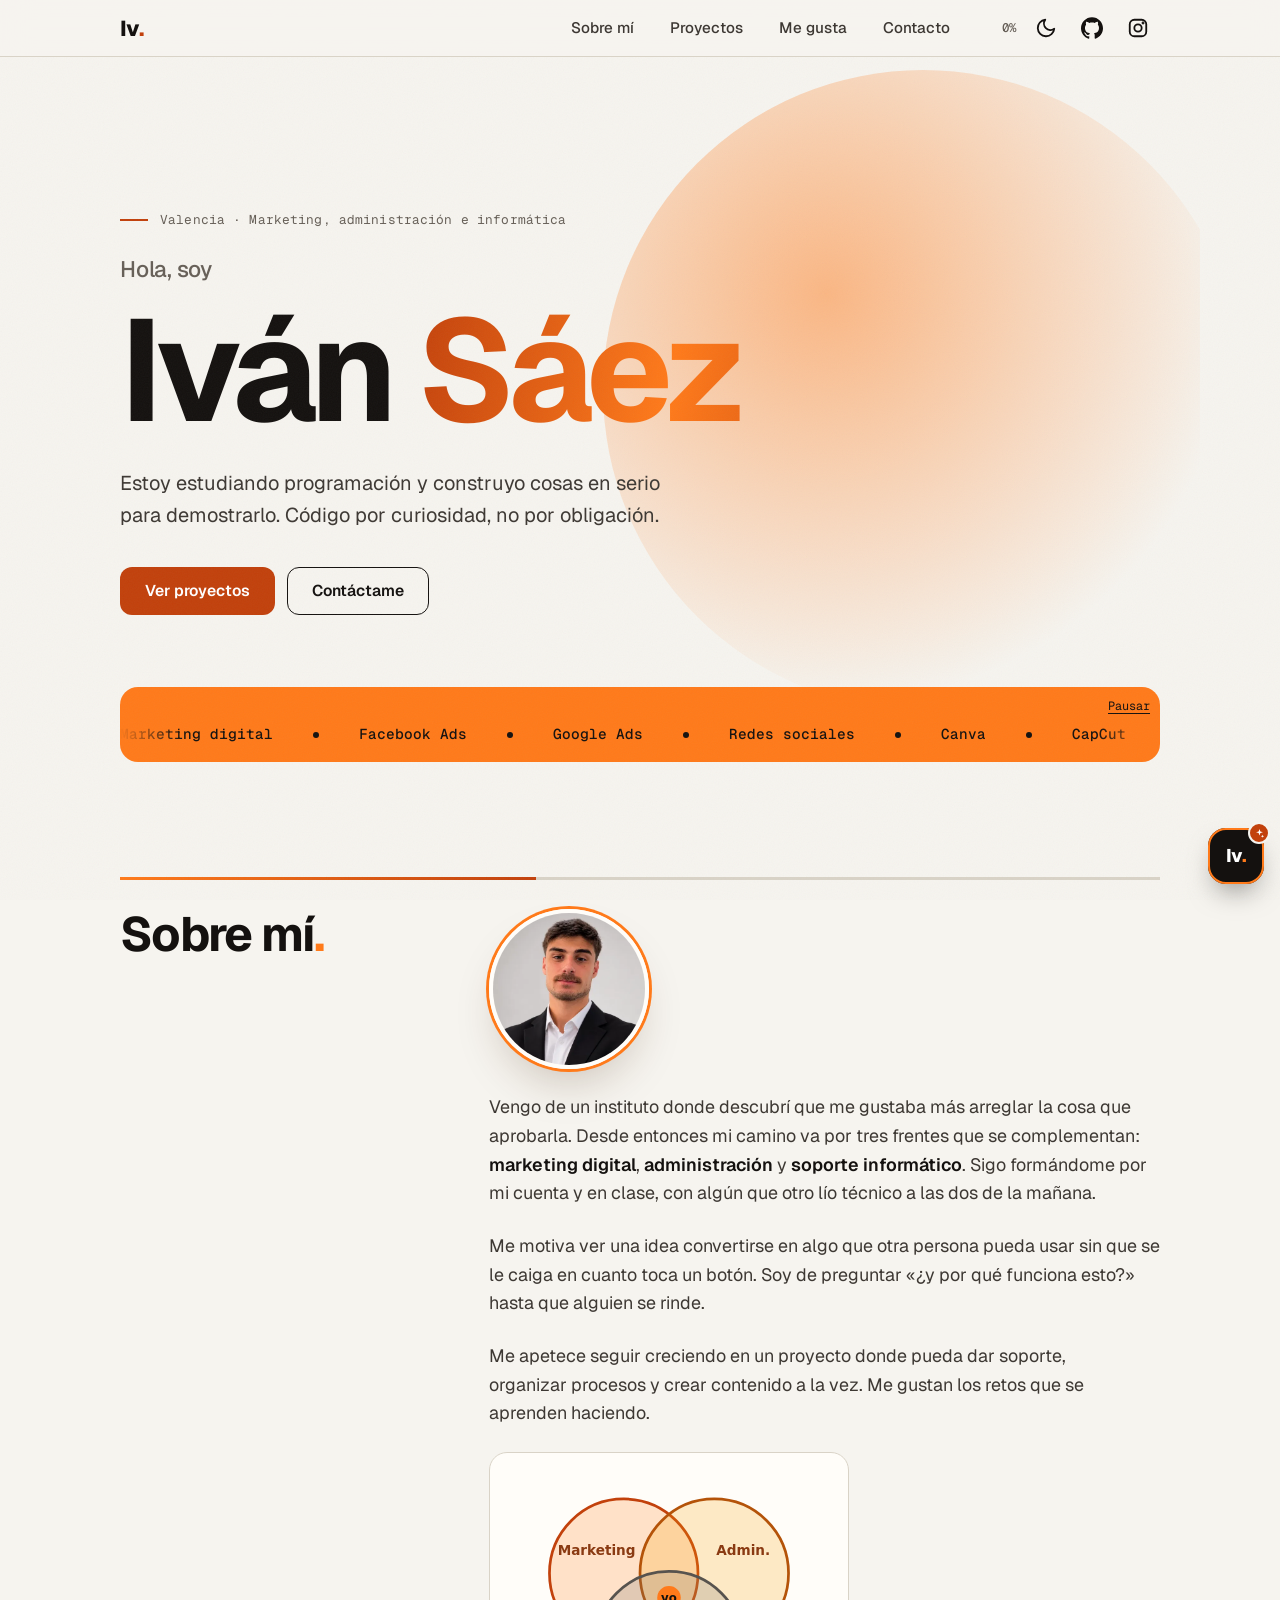
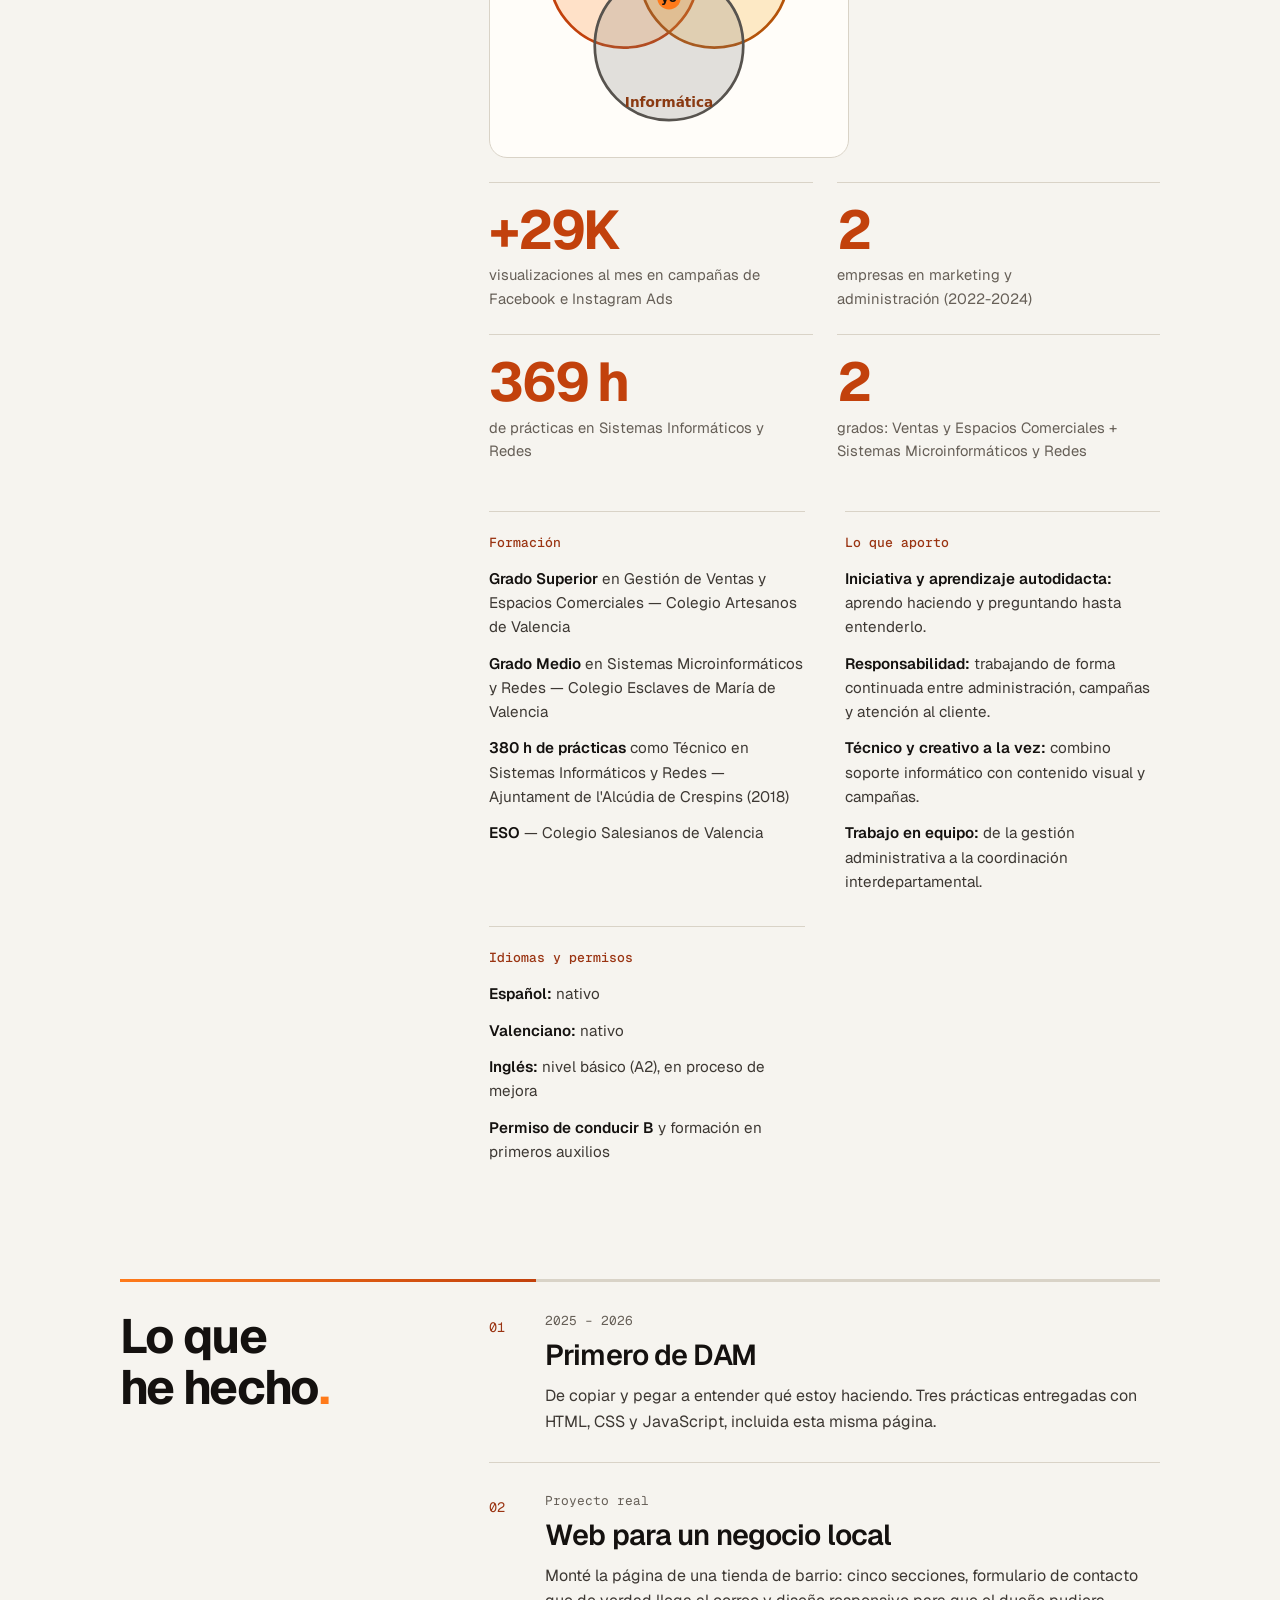
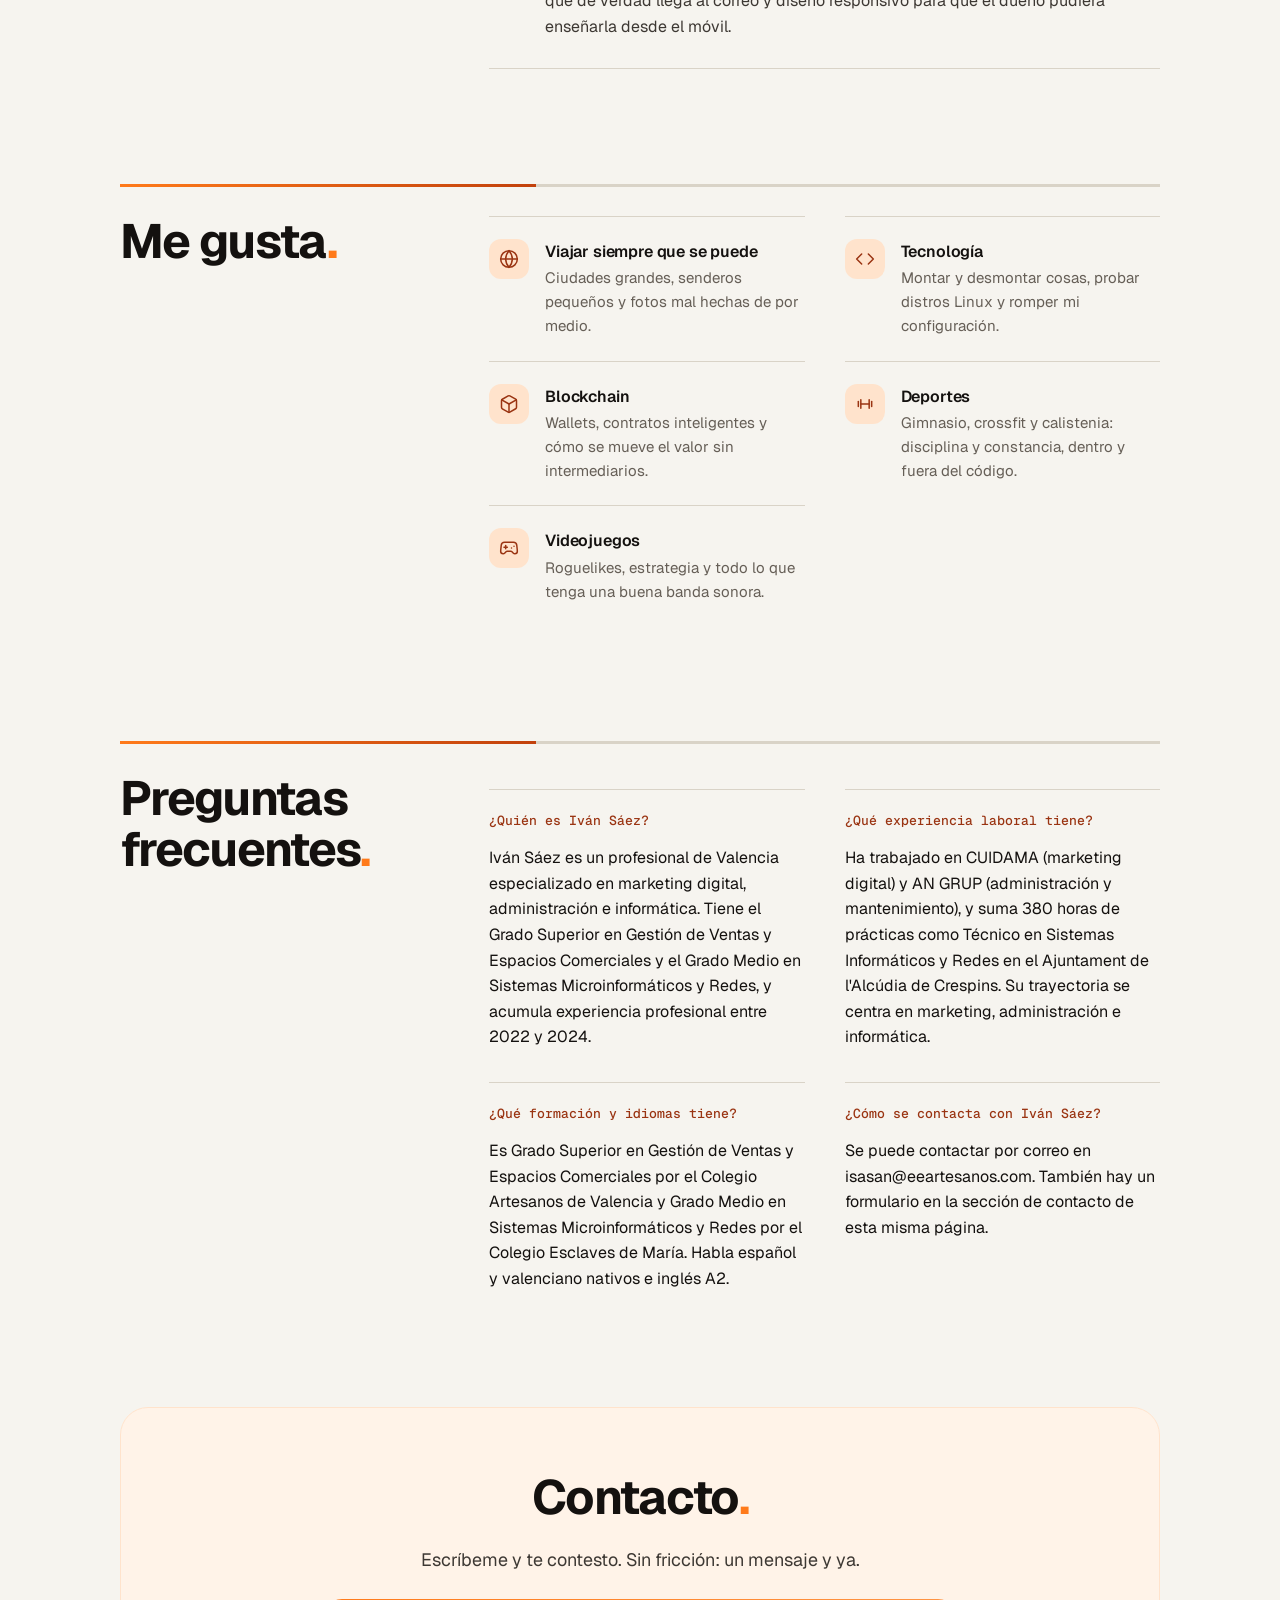
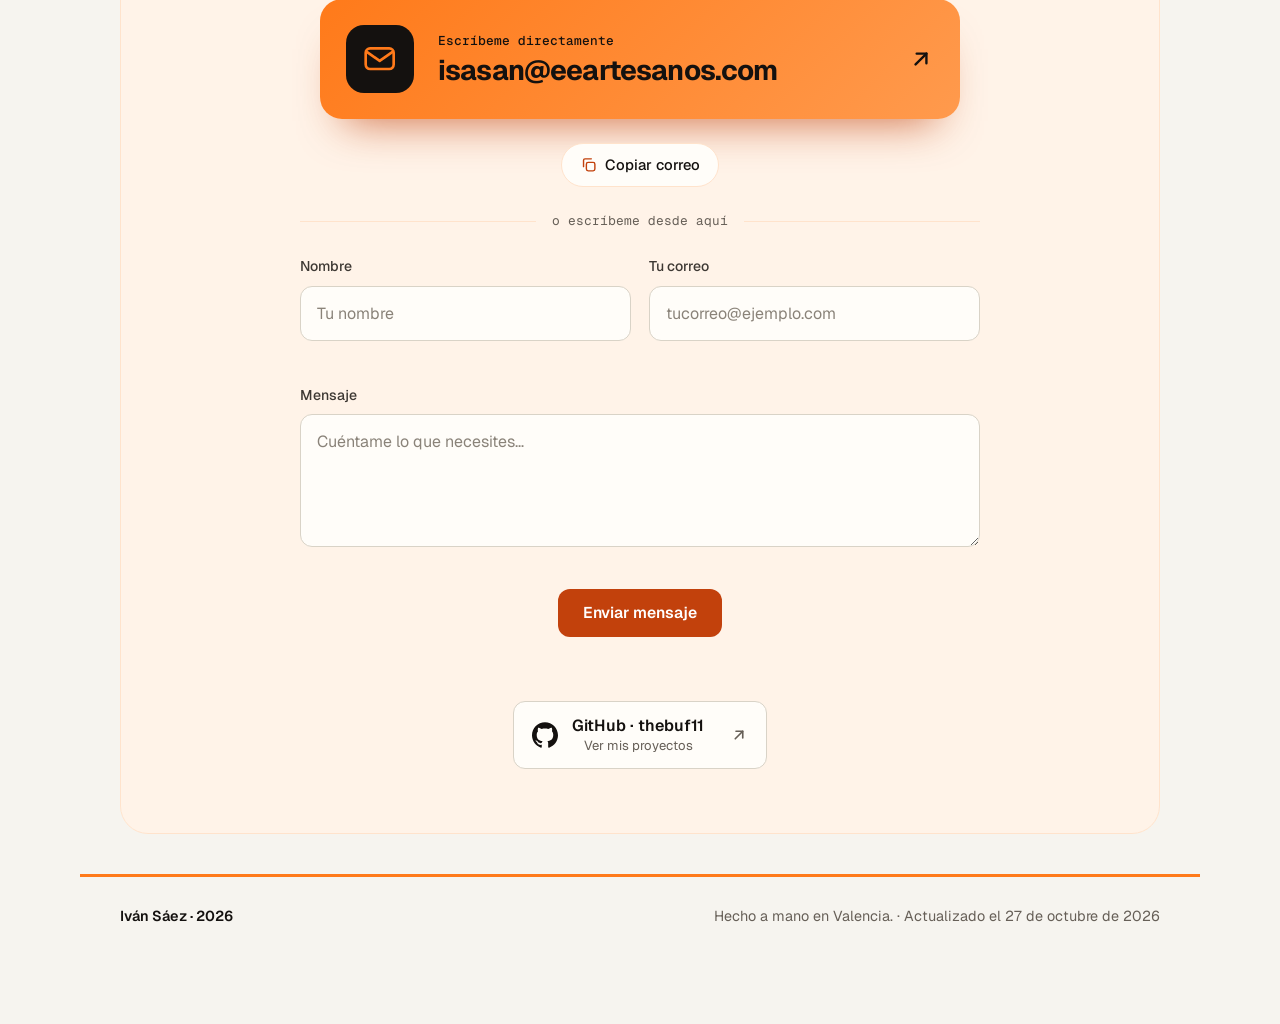
==== commit 930b0abe: "Añade mi foto en «Sobre mí», optimizada en WebP La rúbrica de medios pide fotos propias optimizadas." ====
--- a/index.html
+++ b/index.html
@@ -142,7 +142,7 @@
     <link rel="stylesheet"
           href="https://fonts.googleapis.com/css2?family=Geist:wght@400;500;600;700;800&family=Geist+Mono:wght@400;500&display=swap">
   </noscript>
-  <link rel="stylesheet" href="css/style.css?v=20261031d">
+  <link rel="stylesheet" href="css/style.css?v=20261031e">
 </head>
 <body>
 
@@ -261,6 +261,9 @@
     <section id="sobre-mi" class="section">
       <div class="panel reveal">
         <h2 class="section-title">Sobre mí</h2>
+        <!-- Foto propia: 480×480 en WebP (~10 KB), se ve a 160 px y vale para pantallas retina -->
+        <img class="about-photo" src="img/ivan.webp" width="160" height="160" loading="lazy" decoding="async"
+             alt="Retrato de Iván Sáez con americana negra y camisa blanca sobre fondo gris claro">
         <p class="lead">
           Vengo de un instituto donde descubrí que me gustaba más arreglar la cosa
           que aprobarla. Desde entonces mi camino va por tres frentes que se
@@ -595,7 +598,7 @@
     </button>
   </div>
 
-  <script src="js/script.js?v=20261031d"></script>
-  <script src="js/chat.js?v=20261031d"></script>
+  <script src="js/script.js?v=20261031e"></script>
+  <script src="js/chat.js?v=20261031e"></script>
 </body>
 </html>
--- a/css/style.css
+++ b/css/style.css
@@ -1612,3 +1612,14 @@
 .thanks-icon { display: block; width: 88px; height: 88px; margin-bottom: 16px; }
 .thanks .lead { margin-top: 20px; }
 .thanks-actions { display: flex; flex-wrap: wrap; gap: 12px; margin-top: 28px; }
+
+/* Foto de «Sobre mí»: redonda, con el anillo naranja de la marca */
+.about-photo {
+  display: block;
+  width: 160px;
+  height: 160px;
+  object-fit: cover;
+  border-radius: 50%;
+  border: 4px solid var(--surface);
+  box-shadow: 0 0 0 3px var(--orange), var(--shadow);
+}
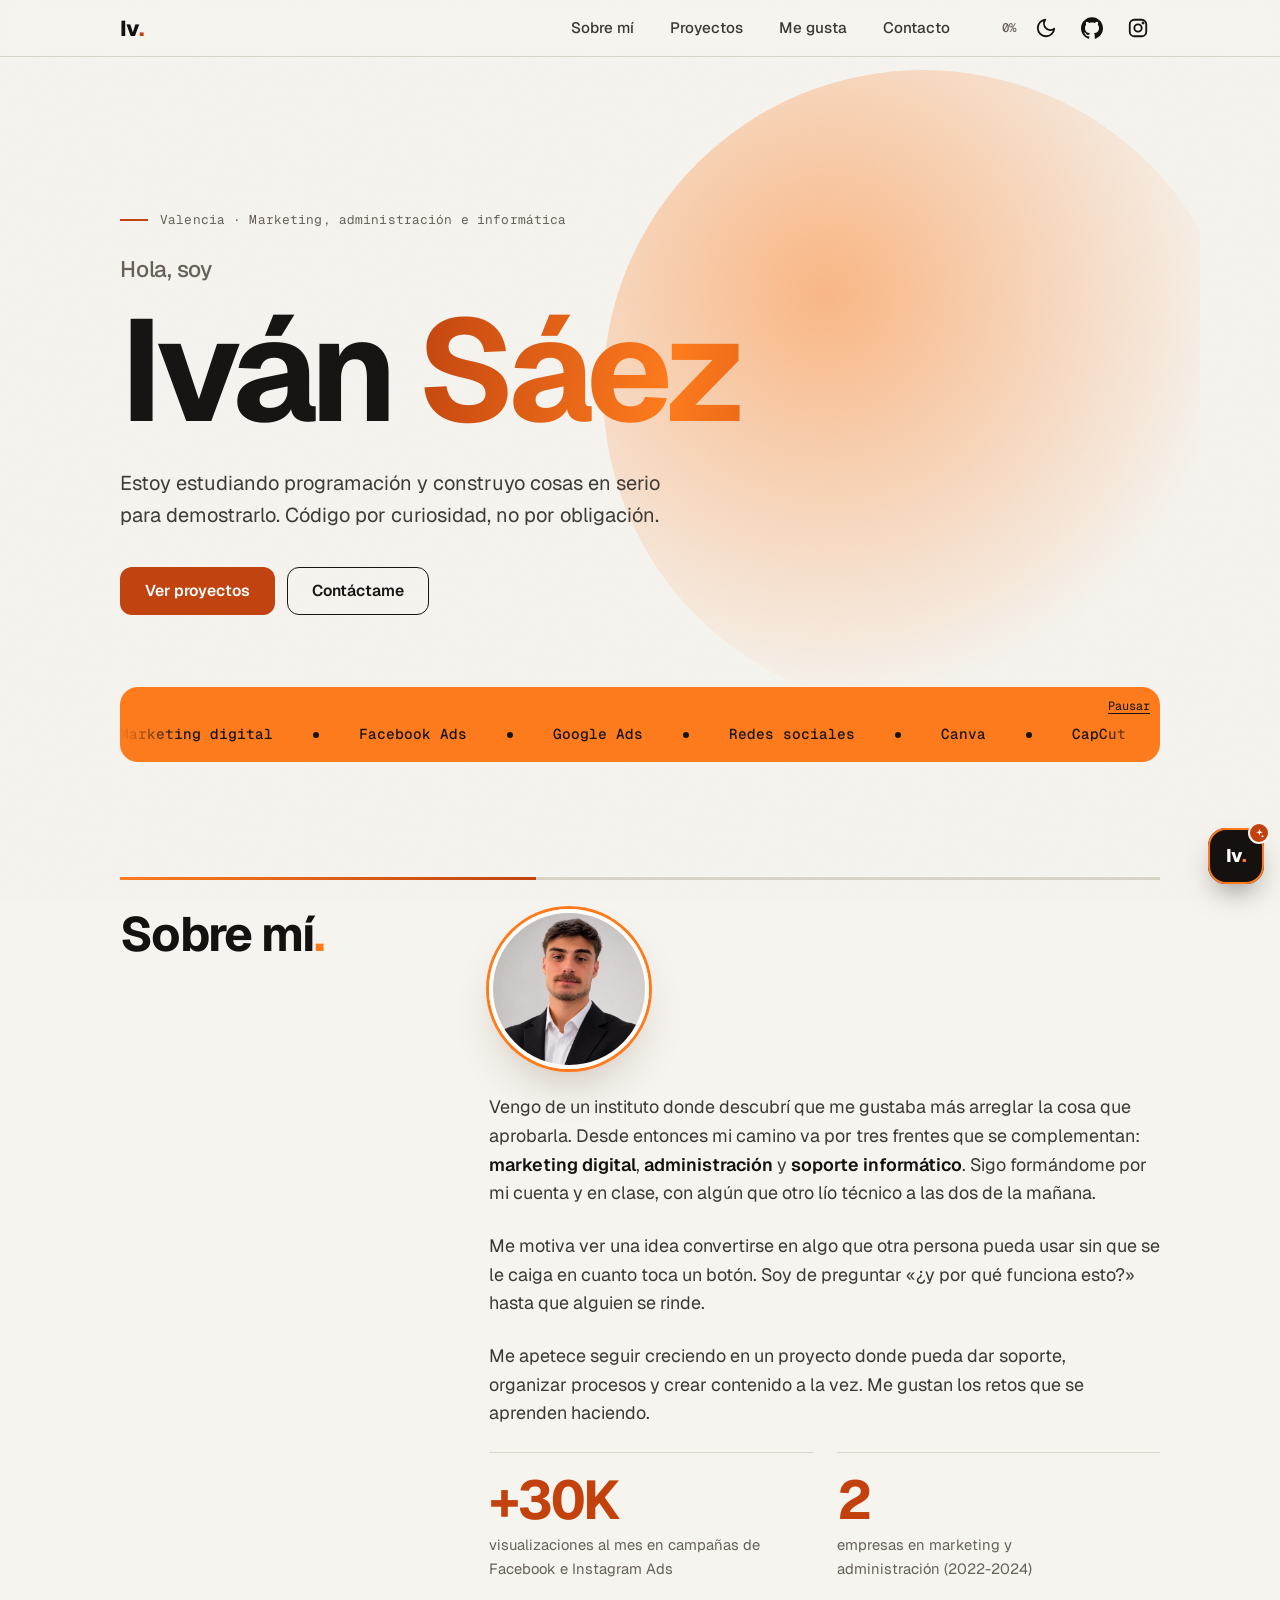
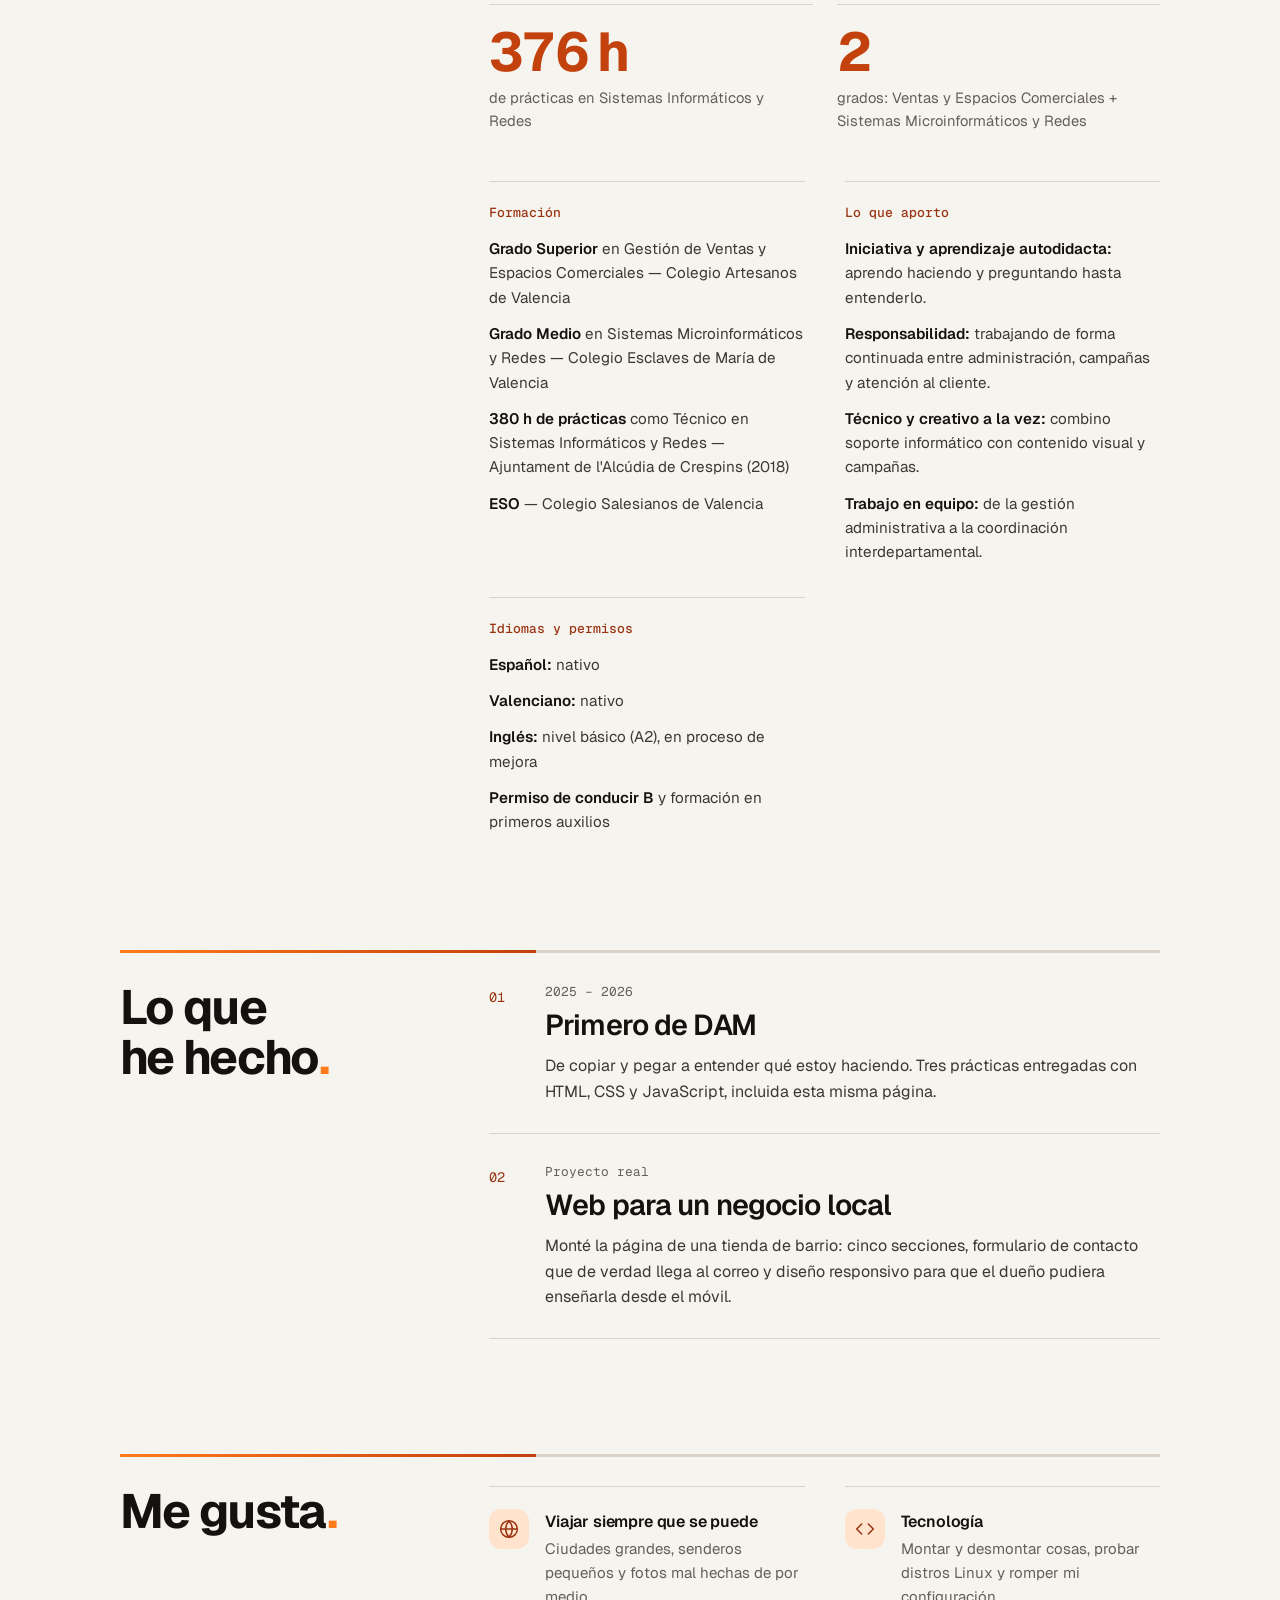
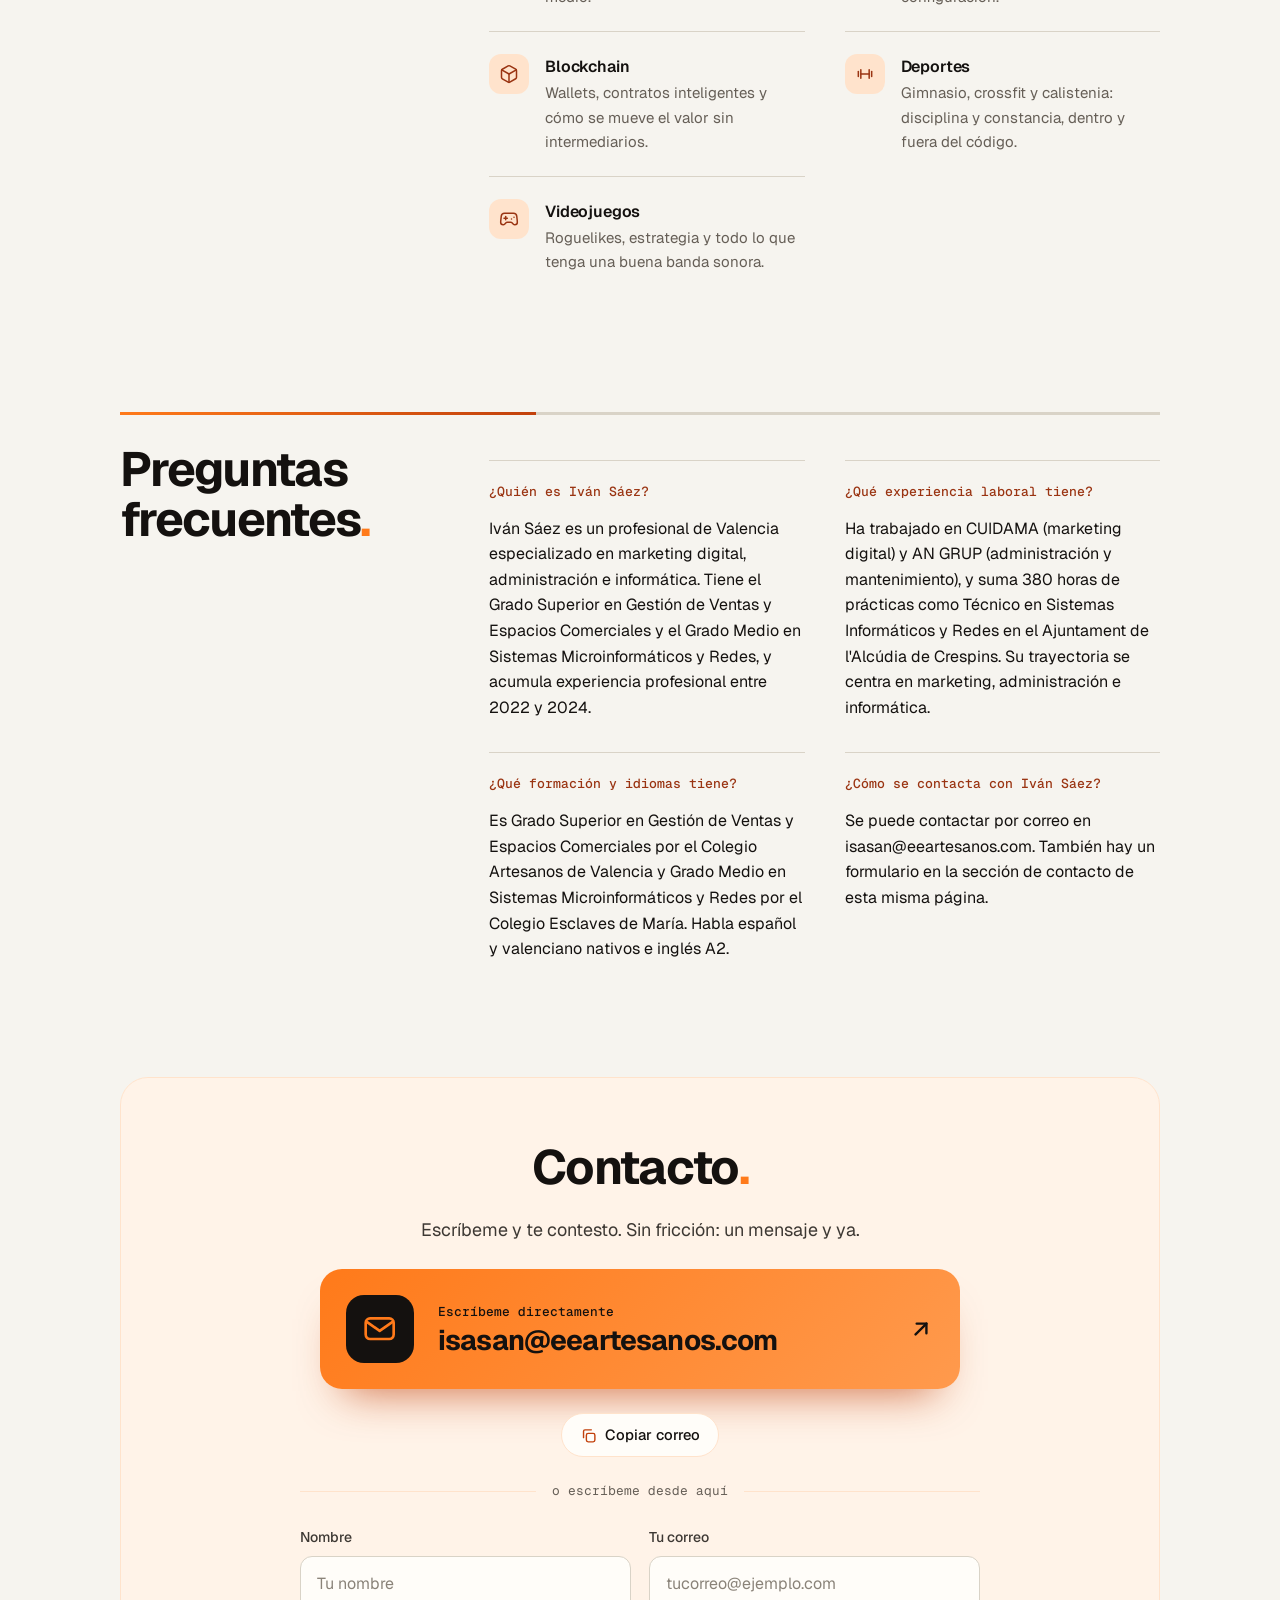
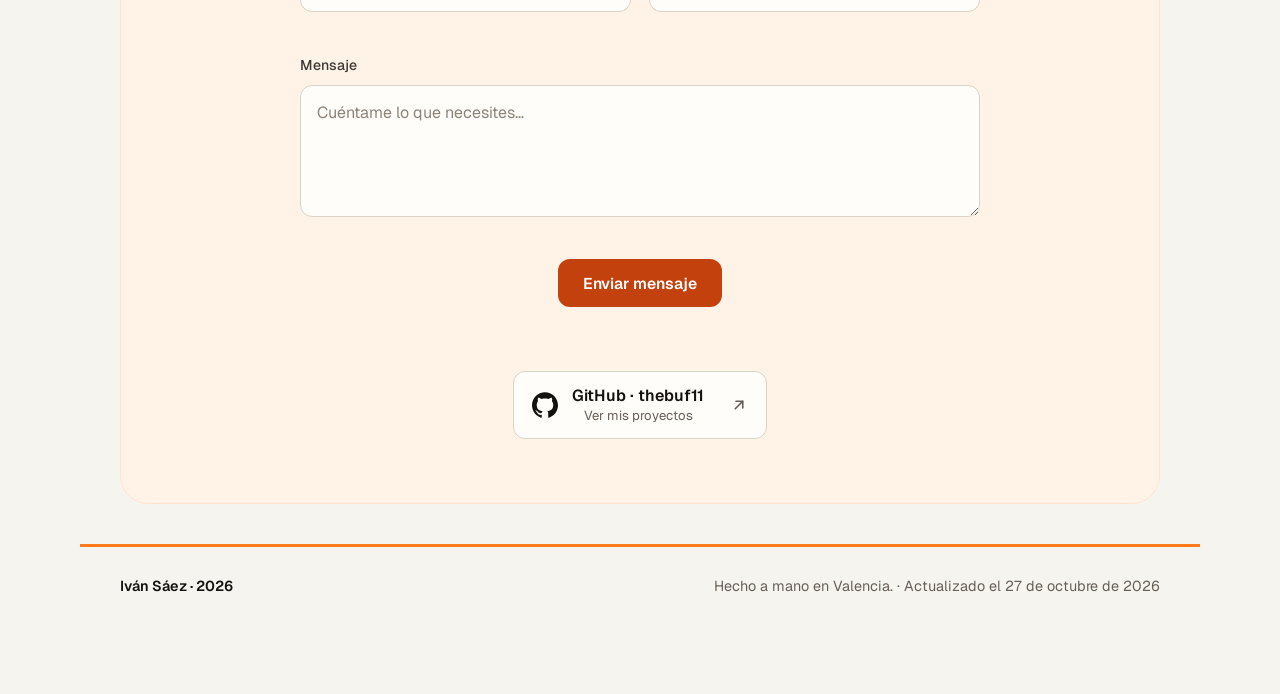
==== commit 252bd5e0: "Quita la ilustración de los tres frentes de «Sobre mí» No me convence; la cambiaré más adelante por " ====
--- a/index.html
+++ b/index.html
@@ -142,7 +142,7 @@
     <link rel="stylesheet"
           href="https://fonts.googleapis.com/css2?family=Geist:wght@400;500;600;700;800&family=Geist+Mono:wght@400;500&display=swap">
   </noscript>
-  <link rel="stylesheet" href="css/style.css?v=20261031e">
+  <link rel="stylesheet" href="css/style.css?v=20261031f">
 </head>
 <body>
 
@@ -281,11 +281,6 @@
           organizar procesos y crear contenido a la vez. Me gustan los retos que se
           aprenden haciendo.
         </p>
-        <!-- Ilustración propia (img/tres-frentes.svg): mis tres frentes y yo en el cruce -->
-        <figure class="about-figure">
-          <img src="img/tres-frentes.svg" width="360" height="300"
-               alt="Tres círculos que se cruzan: marketing, administración e informática, con un punto naranja en el centro que me representa">
-        </figure>
 
         <ul class="stats">
           <li class="stat">
@@ -598,7 +593,7 @@
     </button>
   </div>
 
-  <script src="js/script.js?v=20261031e"></script>
-  <script src="js/chat.js?v=20261031e"></script>
+  <script src="js/script.js?v=20261031f"></script>
+  <script src="js/chat.js?v=20261031f"></script>
 </body>
 </html>
--- a/css/style.css
+++ b/css/style.css
@@ -1593,19 +1593,6 @@
   html:not(.motion-on) .sk { animation: none; }
 }
 
-/* Ilustración propia de «Sobre mí» */
-.about-figure {
-  margin: 28px 0 0;
-  max-width: 360px;
-  padding: 16px;
-  background: var(--surface);
-  border: 1px solid var(--line);
-  border-radius: var(--r-lg);
-}
-.about-figure img { display: block; width: 100%; height: auto; }
-/* En oscuro la tarjeta sigue clara para que el SVG se lea igual */
-[data-theme="dark"] .about-figure { background: #f6f4ef; }
-
 /* Página de gracias (gracias.html) */
 .thanks { min-height: 70vh; display: grid; align-items: center; }
 .thanks .panel { display: block; max-width: 720px; }
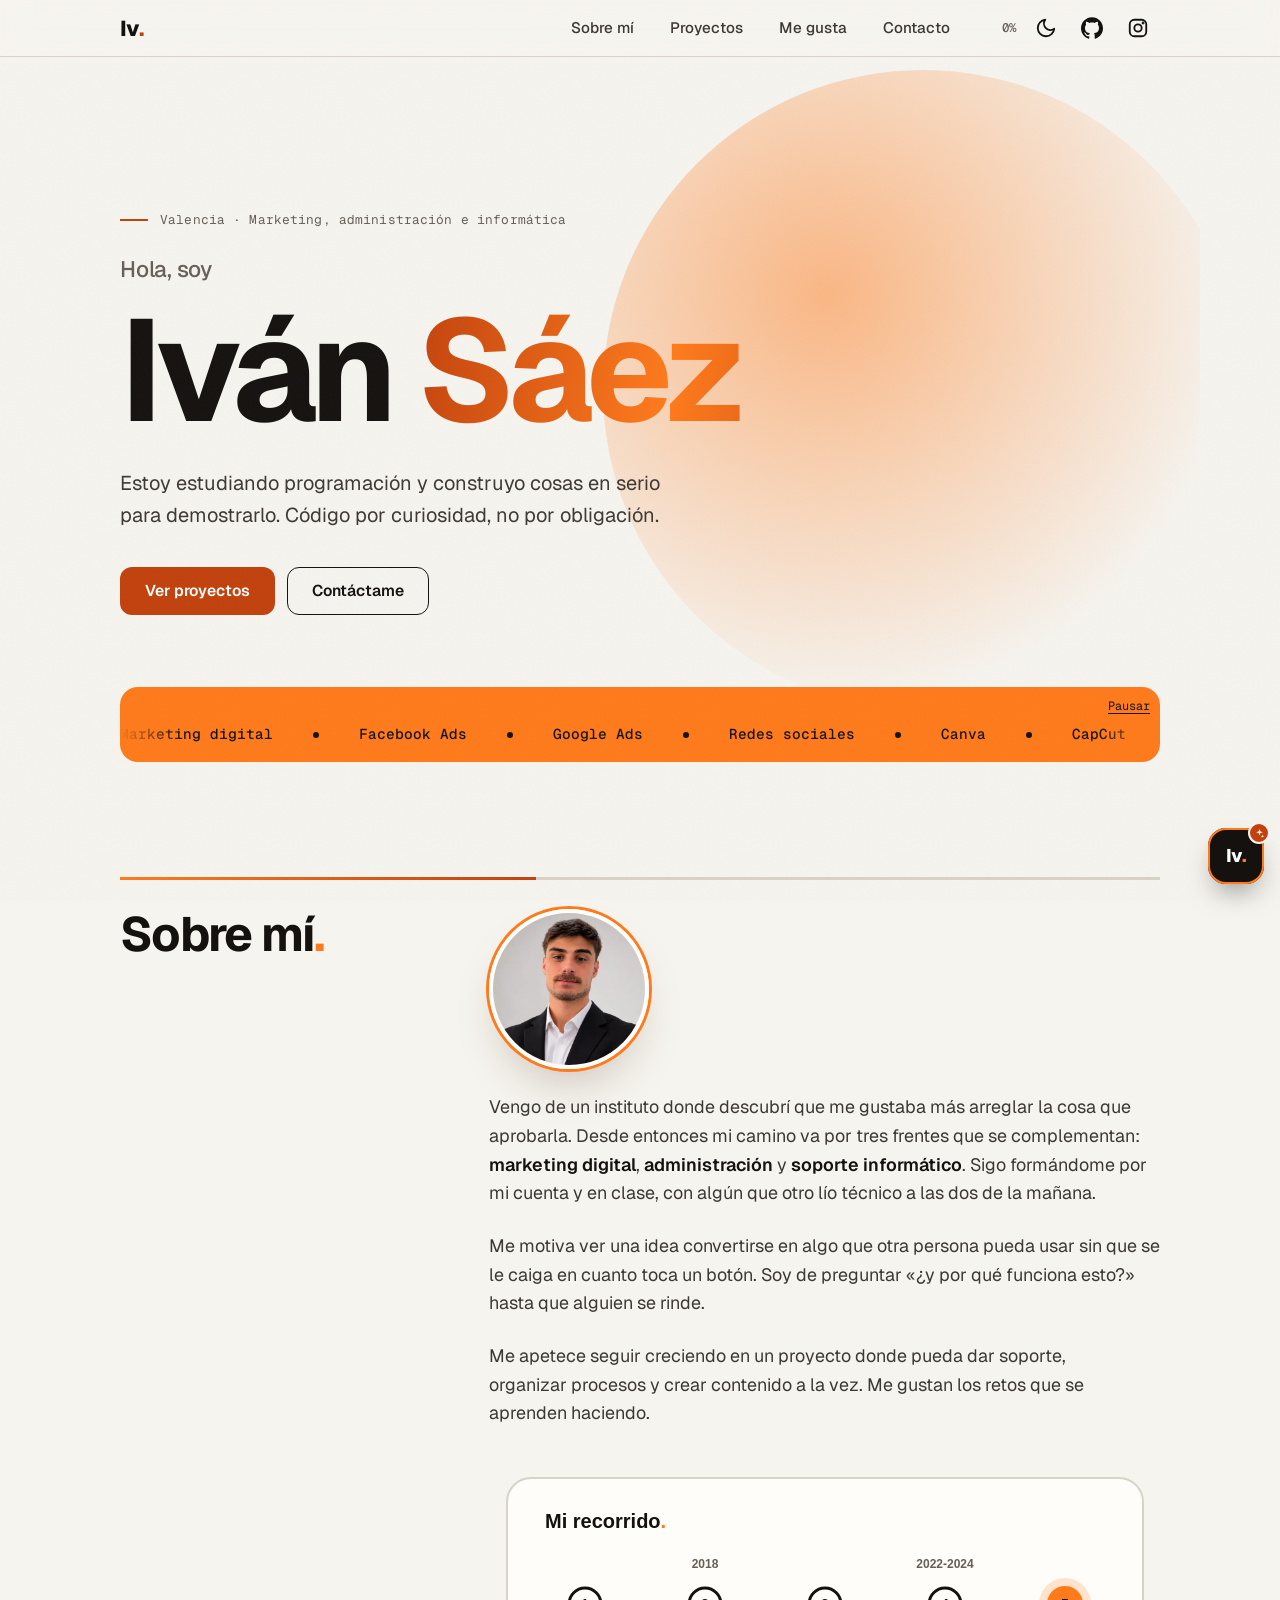
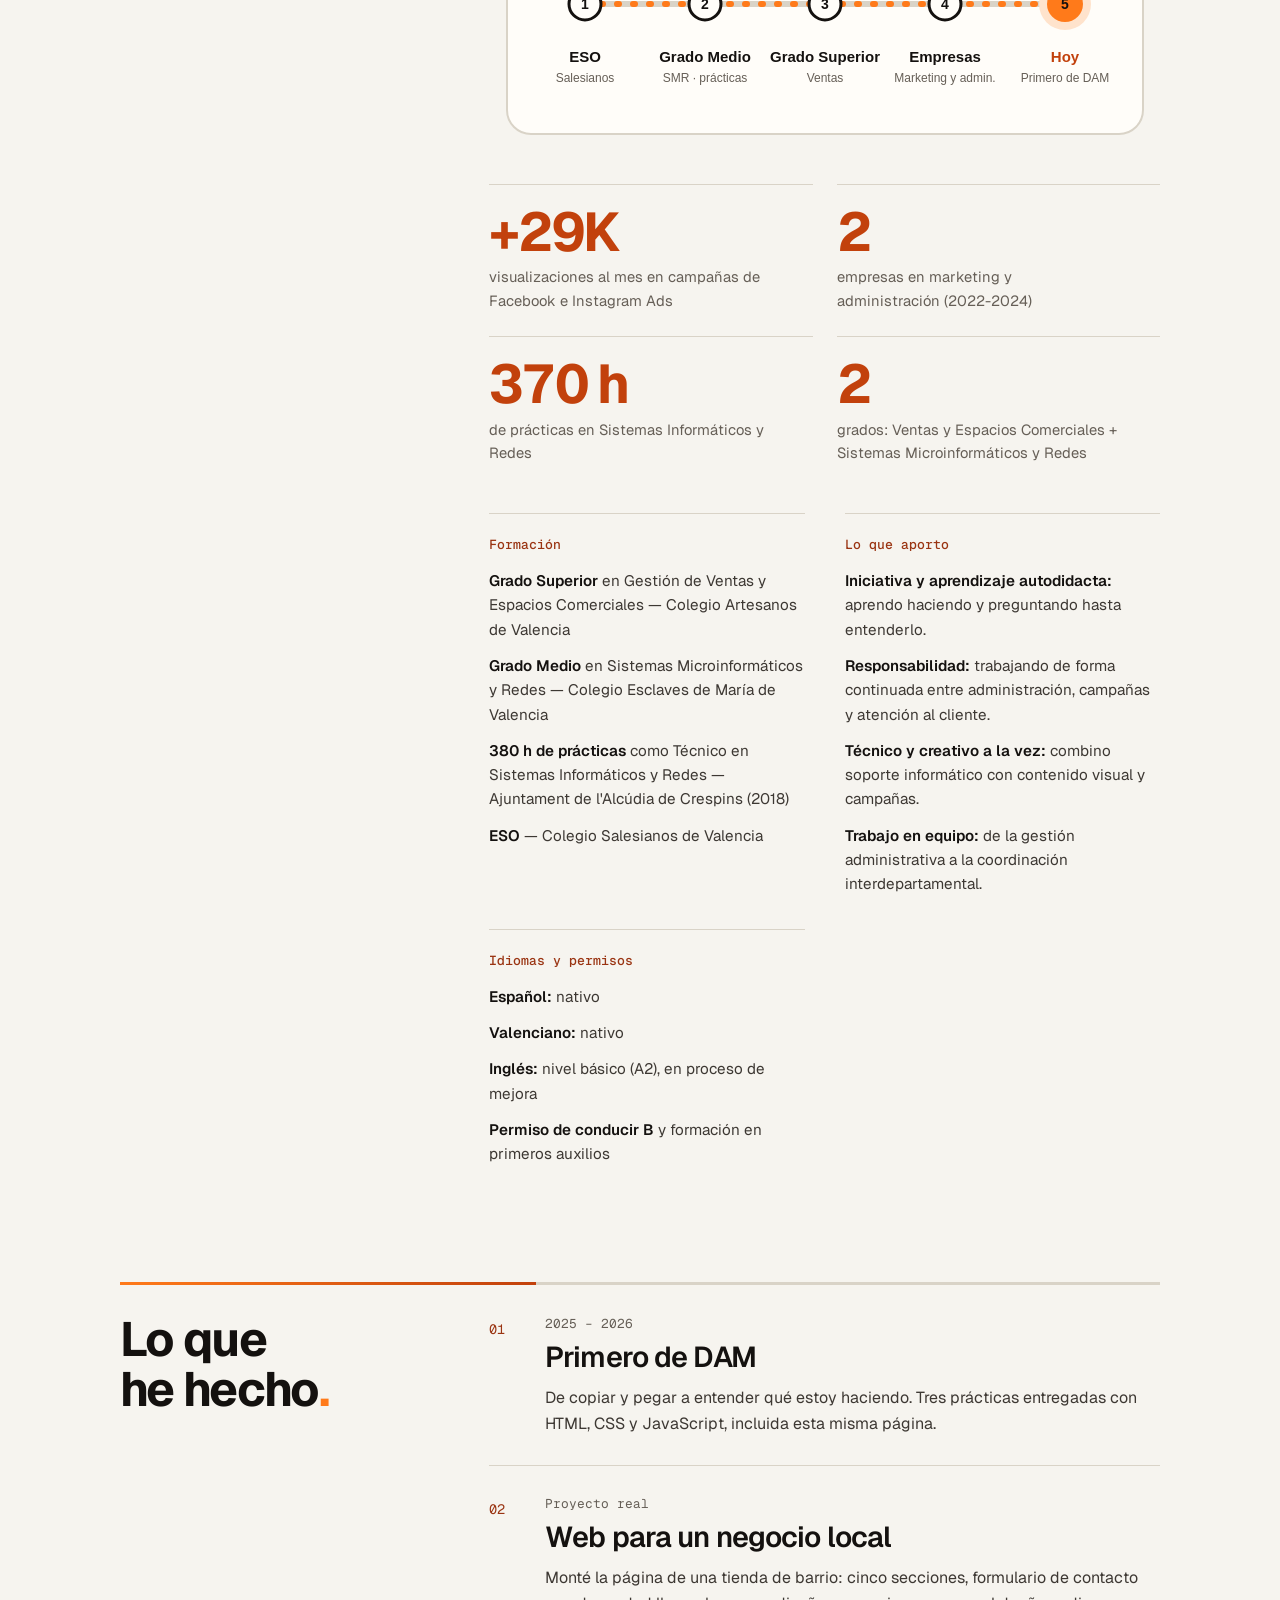
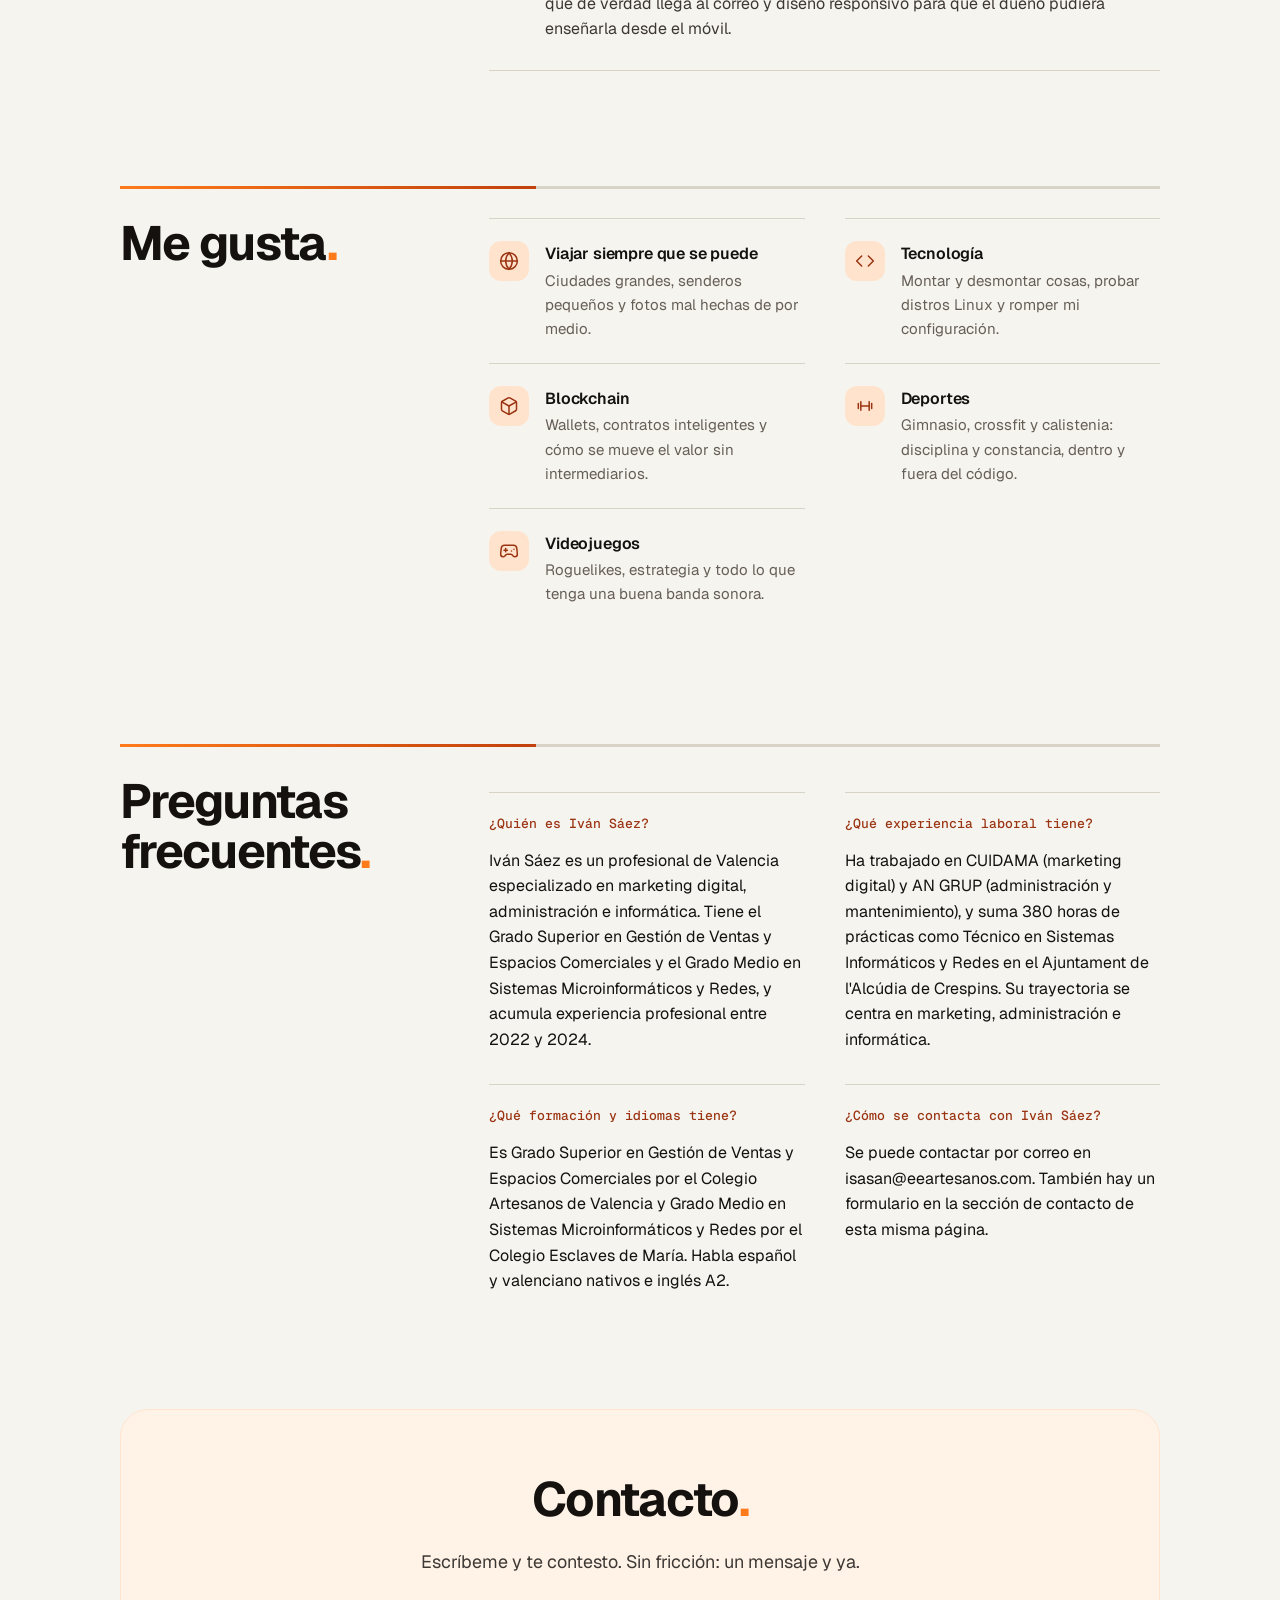
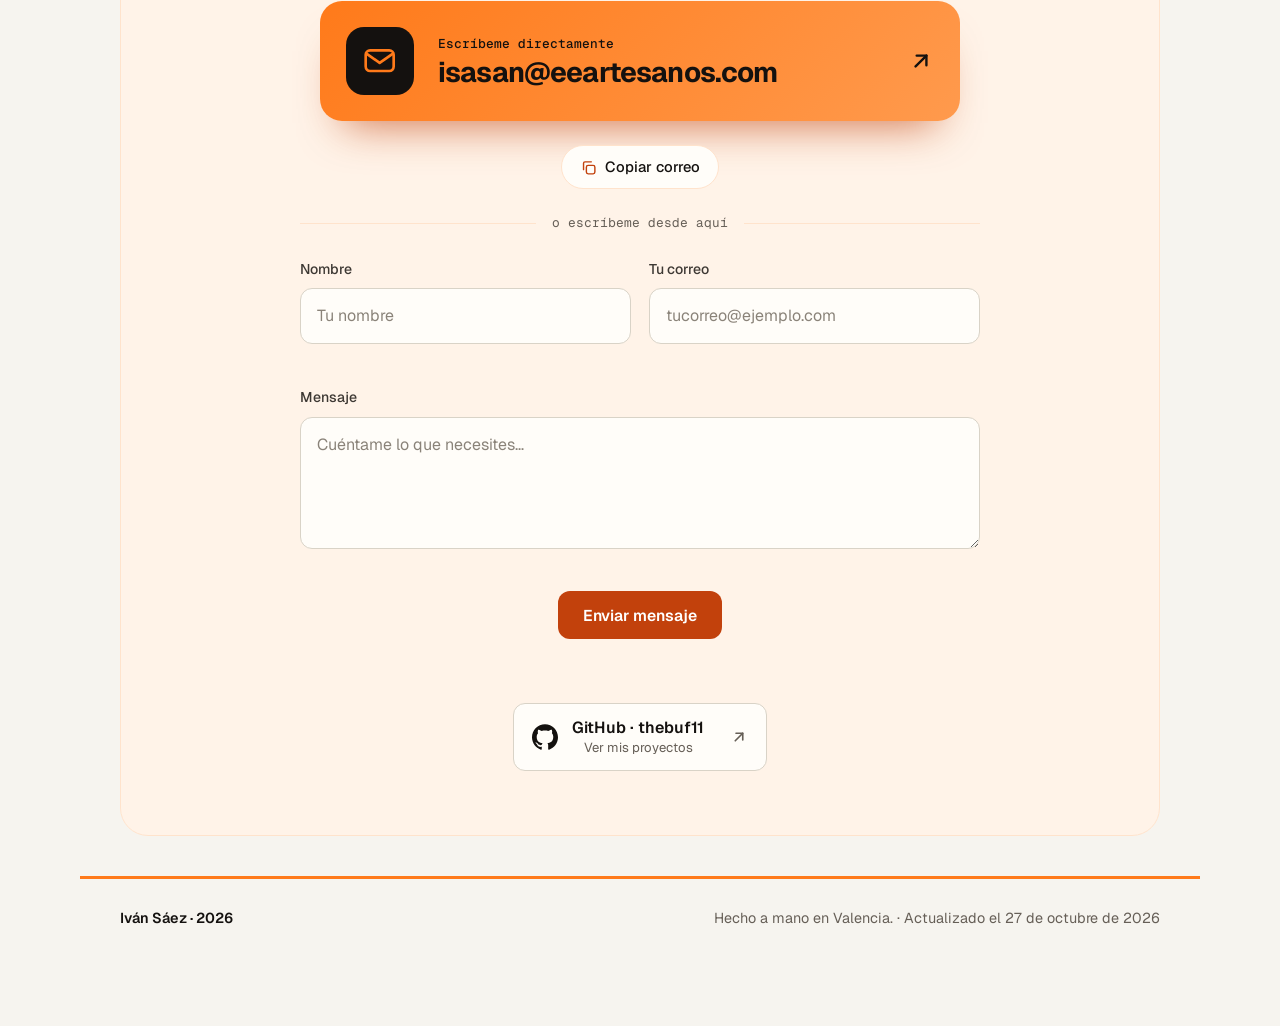
==== commit 825f2b4a: "Añade mi recorrido en una línea de tiempo SVG en «Sobre mí» Segundo SVG propio en archivo: img/recor" ====
--- a/index.html
+++ b/index.html
@@ -142,7 +142,7 @@
     <link rel="stylesheet"
           href="https://fonts.googleapis.com/css2?family=Geist:wght@400;500;600;700;800&family=Geist+Mono:wght@400;500&display=swap">
   </noscript>
-  <link rel="stylesheet" href="css/style.css?v=20261031f">
+  <link rel="stylesheet" href="css/style.css?v=20261031g">
 </head>
 <body>
 
@@ -282,6 +282,14 @@
           aprenden haciendo.
         </p>
 
+        <!-- SVG propio: mi recorrido en una línea de tiempo (lleva su propio fondo claro).
+             En pantallas estrechas se usa la versión vertical para que el texto se lea -->
+        <picture>
+          <source media="(max-width: 560px)" srcset="img/recorrido-movil.svg" width="320" height="460">
+          <img class="about-timeline" src="img/recorrido.svg" width="640" height="260" decoding="async"
+             alt="Mi recorrido: ESO en Salesianos, Grado Medio en Sistemas Microinformáticos y Redes con prácticas en 2018, Grado Superior en Ventas, marketing y administración en empresas de 2022 a 2024 y, hoy, primero de DAM">
+        </picture>
+
         <ul class="stats">
           <li class="stat">
             <strong>+30K</strong>
@@ -593,7 +601,7 @@
     </button>
   </div>
 
-  <script src="js/script.js?v=20261031f"></script>
-  <script src="js/chat.js?v=20261031f"></script>
+  <script src="js/script.js?v=20261031g"></script>
+  <script src="js/chat.js?v=20261031g"></script>
 </body>
 </html>
--- a/css/style.css
+++ b/css/style.css
@@ -1610,3 +1610,16 @@
   border: 4px solid var(--surface);
   box-shadow: 0 0 0 3px var(--orange), var(--shadow);
 }
+
+/* Línea de tiempo de «Sobre mí» (img/recorrido.svg): ocupa el ancho del panel */
+.about-timeline {
+  display: block;
+  width: 100%;
+  max-width: 640px;
+  height: auto;
+  margin: 1.5rem auto;
+}
+
+@media (max-width: 560px) {
+  .about-timeline { max-width: 360px; }
+}
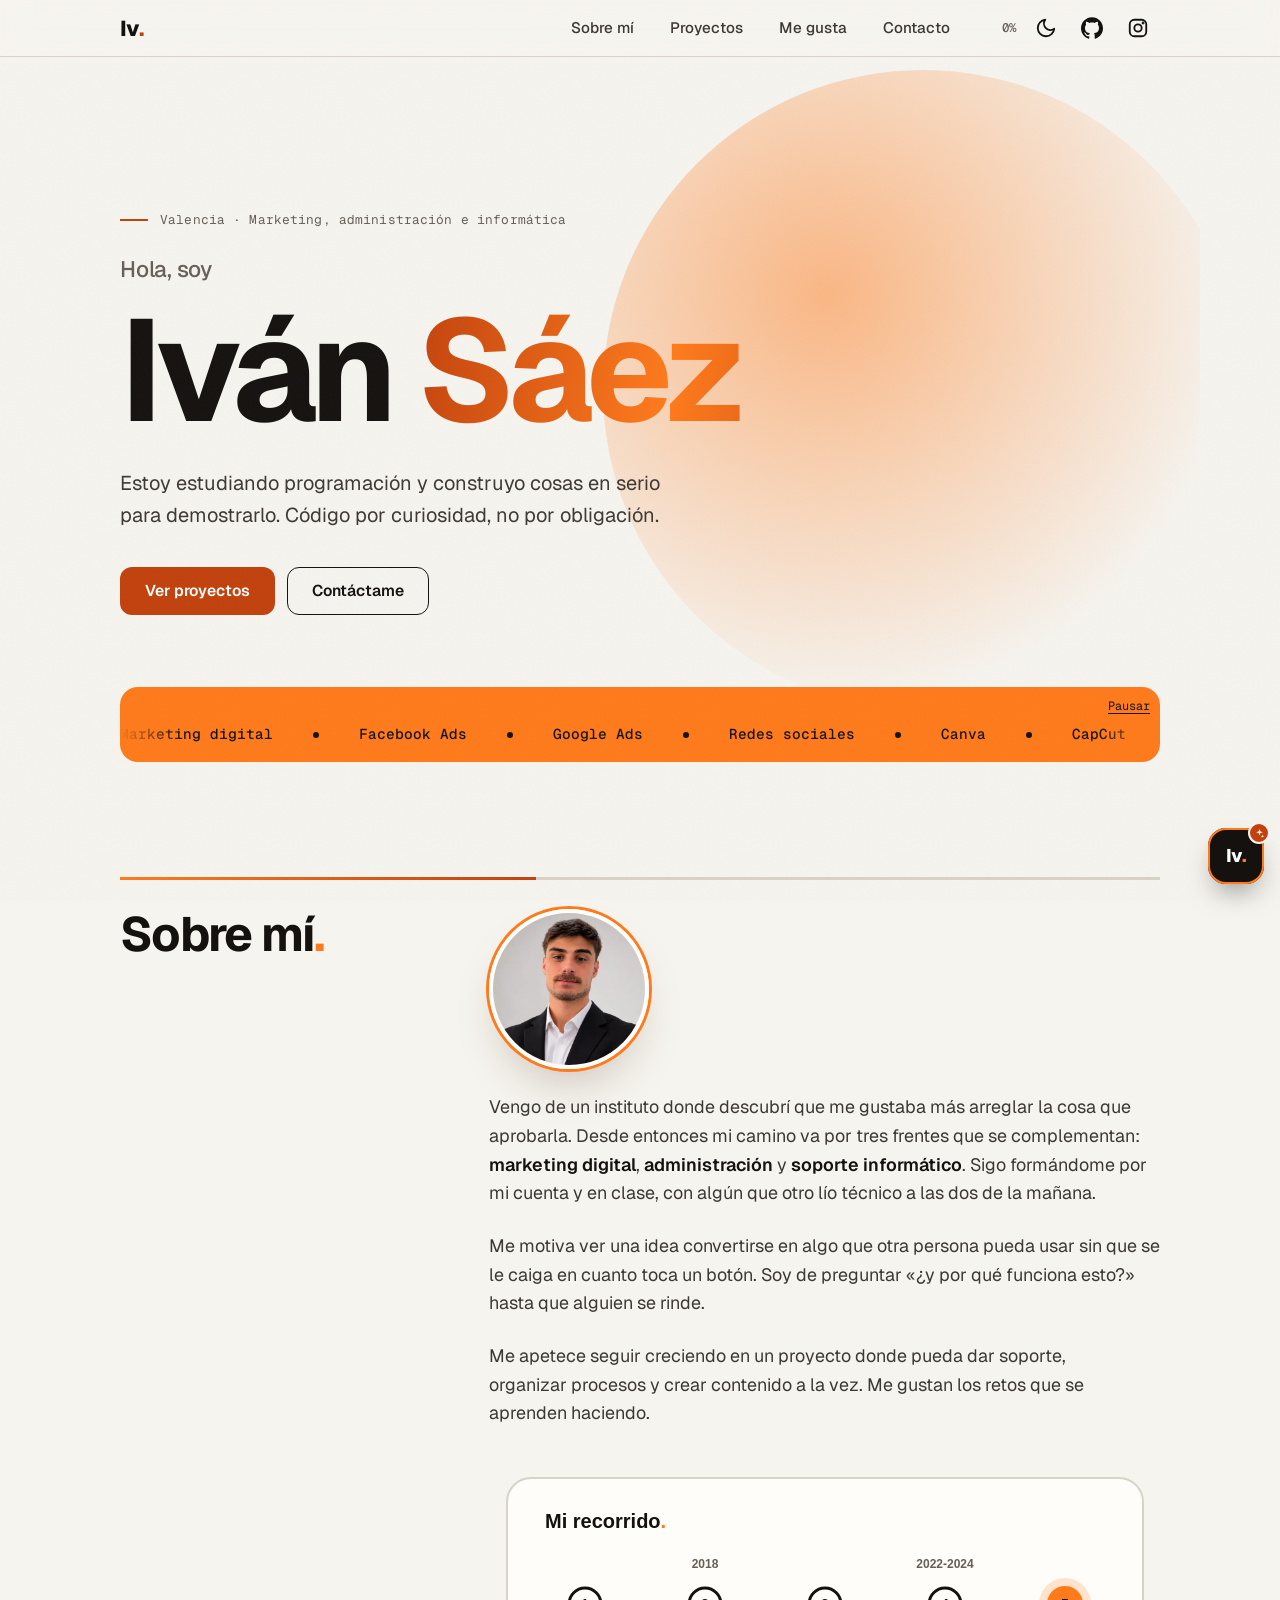
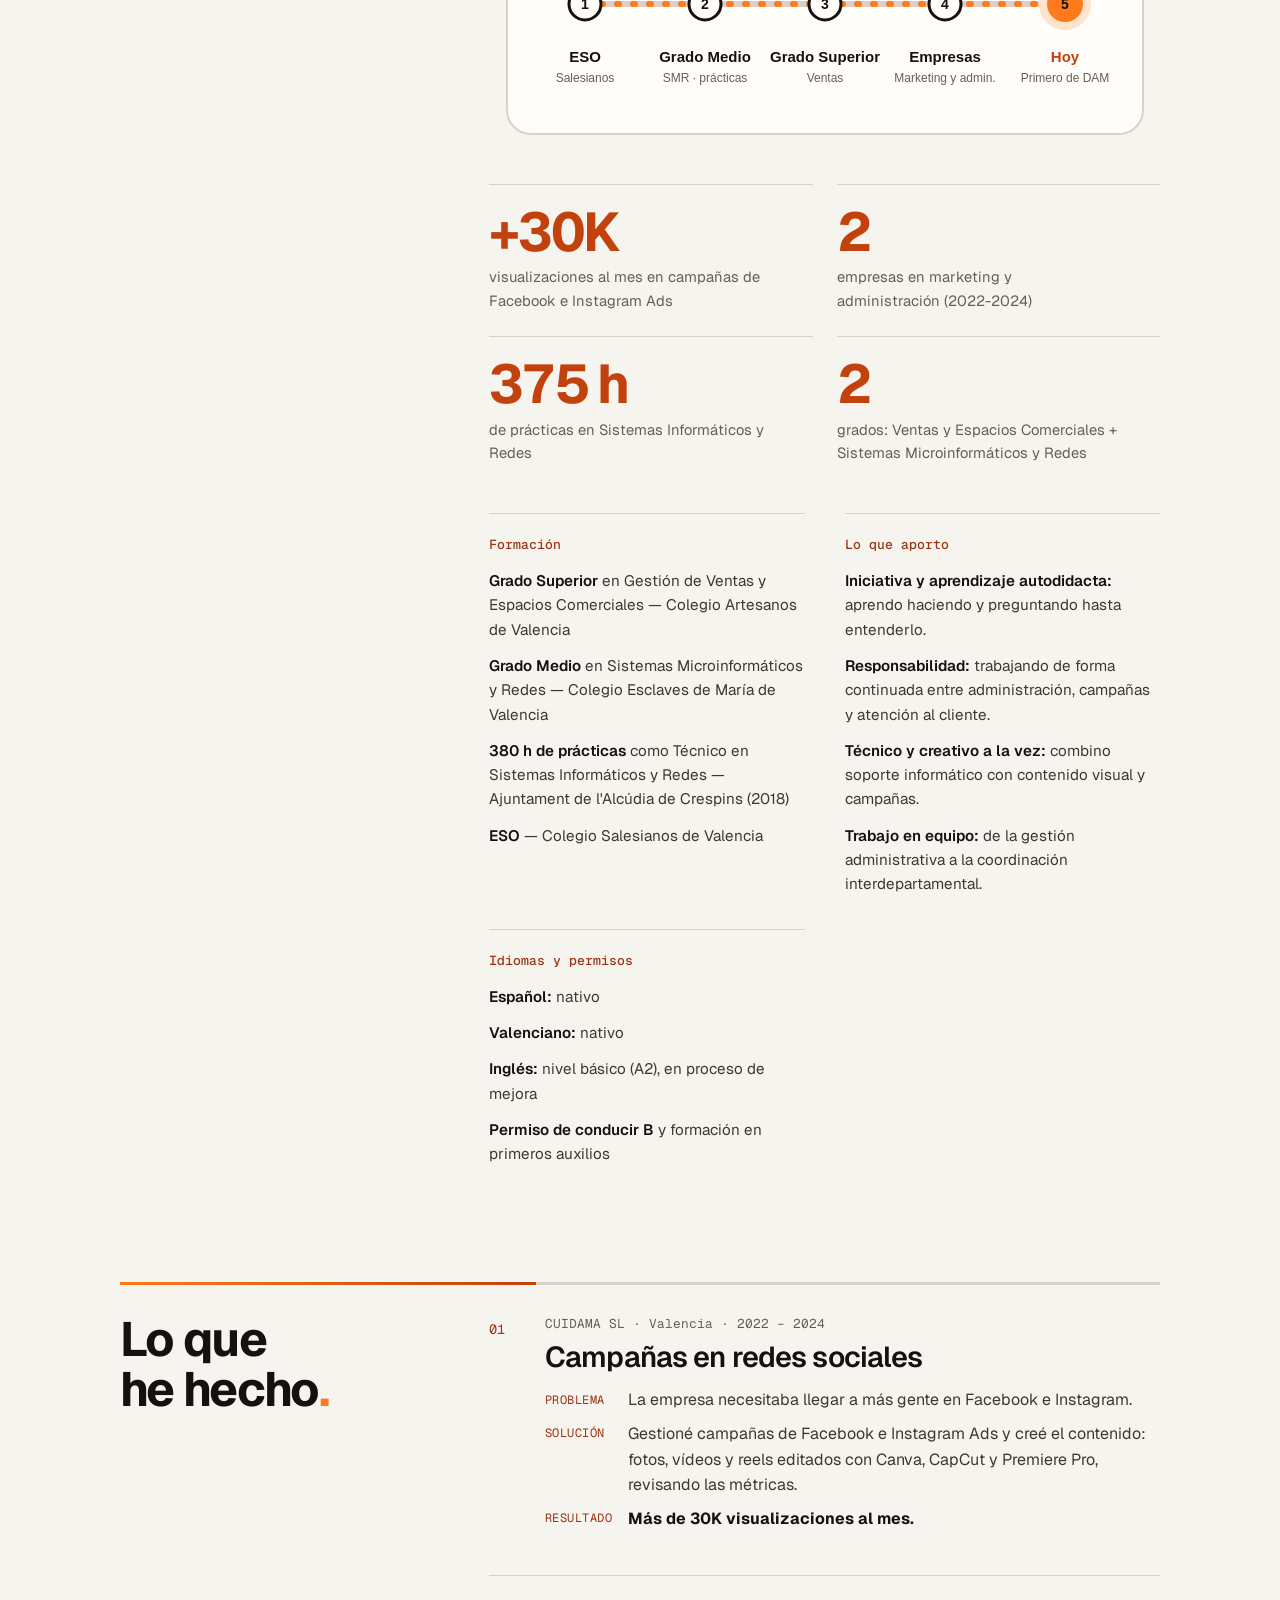
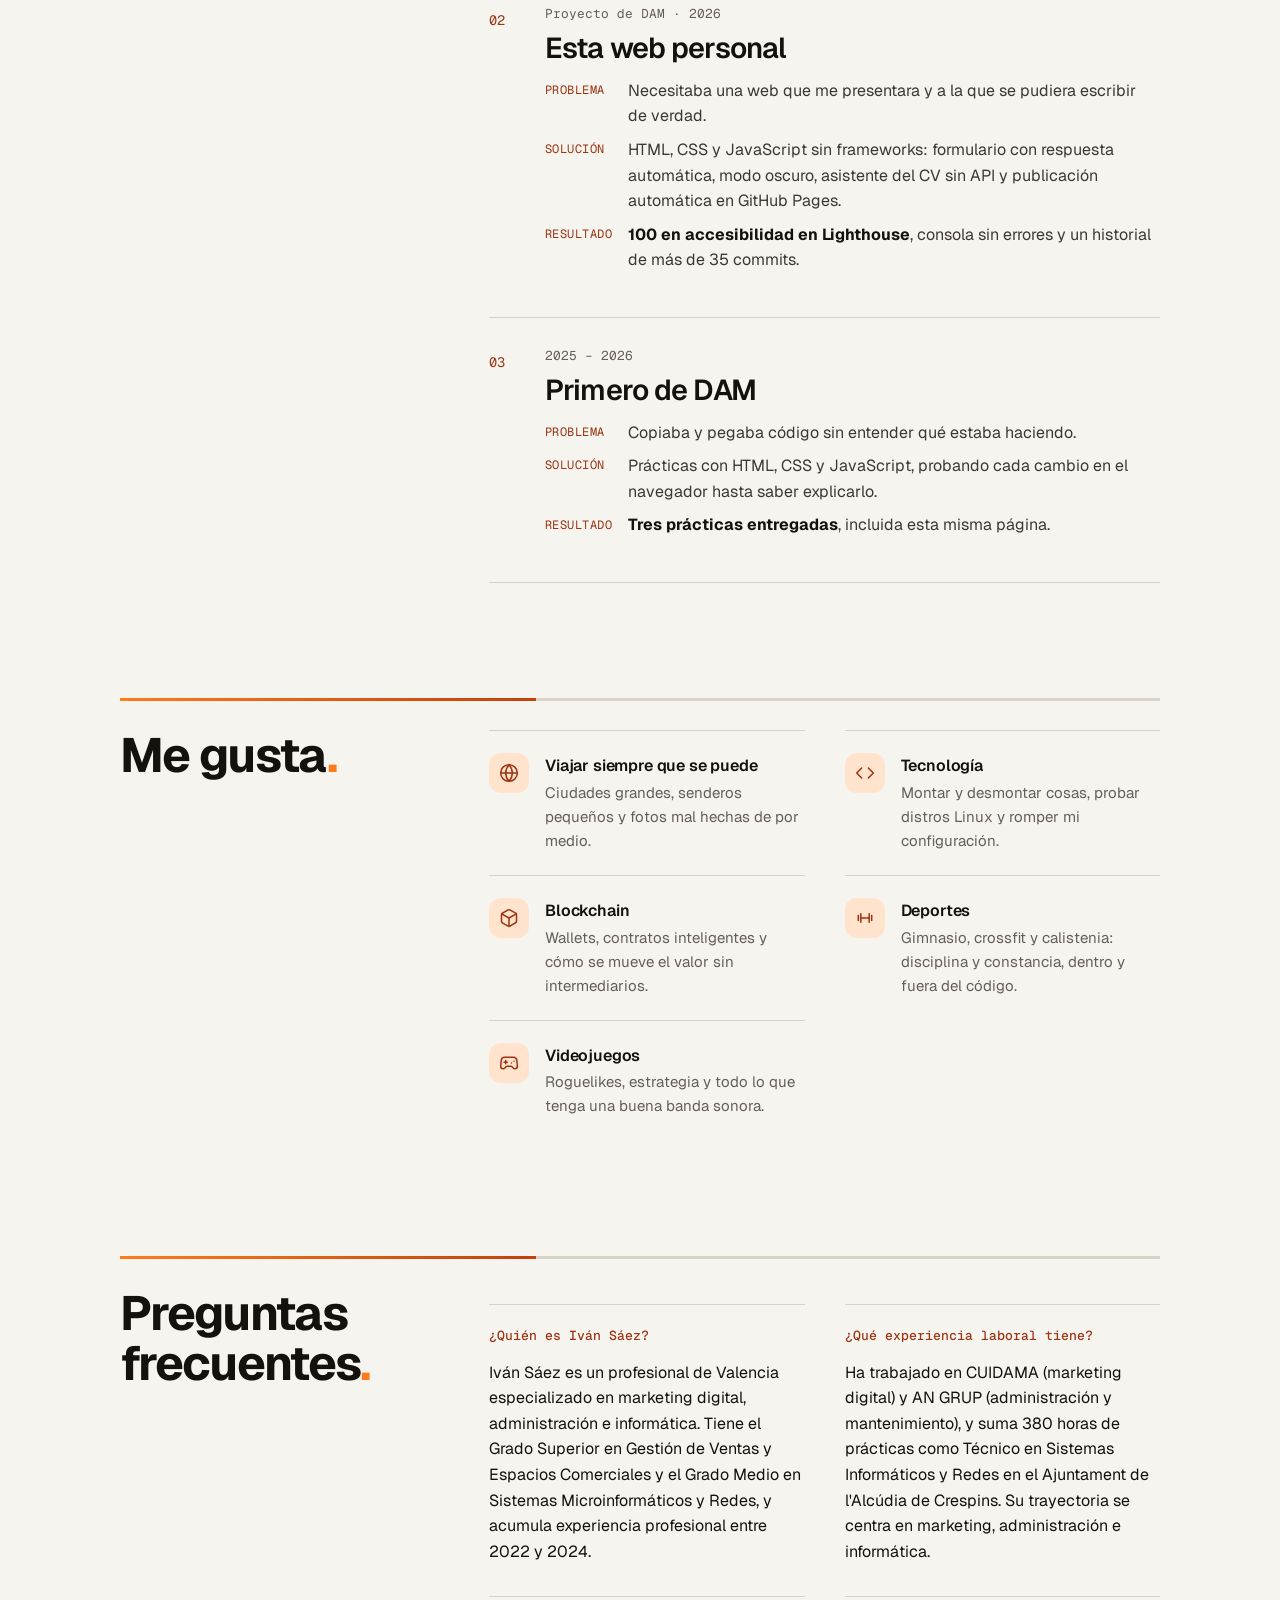
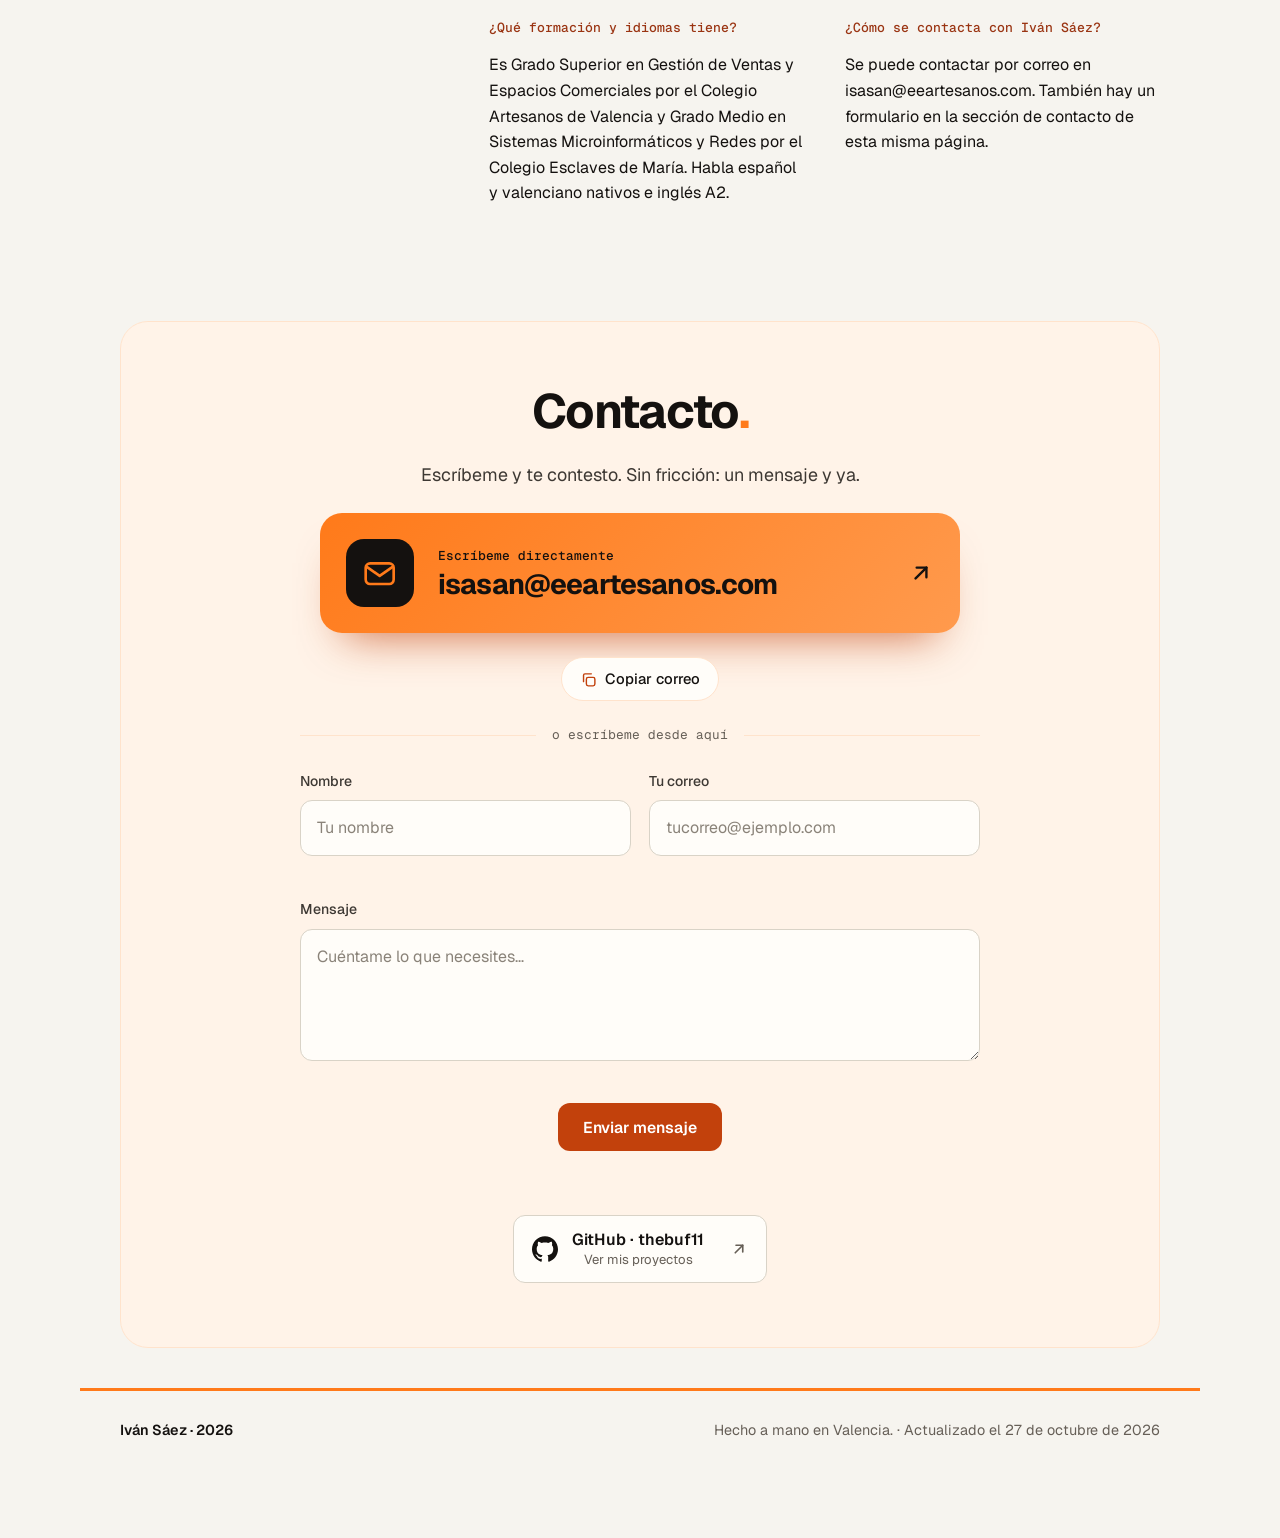
==== commit a982c628: "Cuenta los proyectos como problema → solución → resultado Tres tarjetas con datos reales del CV: cam" ====
--- a/index.html
+++ b/index.html
@@ -142,7 +142,7 @@
     <link rel="stylesheet"
           href="https://fonts.googleapis.com/css2?family=Geist:wght@400;500;600;700;800&family=Geist+Mono:wght@400;500&display=swap">
   </noscript>
-  <link rel="stylesheet" href="css/style.css?v=20261031g">
+  <link rel="stylesheet" href="css/style.css?v=20261031h">
 </head>
 <body>
 
@@ -348,21 +348,51 @@
       <h2 class="section-title center reveal">Lo que he hecho</h2>
       <div class="grid">
 
+        <!-- Cada proyecto se cuenta como problema → solución → resultado, con datos reales -->
         <article class="card reveal">
           <span class="card-num" aria-hidden="true">01</span>
+          <p class="card-year">CUIDAMA SL · Valencia · 2022 – 2024</p>
+          <h3>Campañas en redes sociales</h3>
+          <dl class="card-steps">
+            <dt>Problema</dt>
+            <dd>La empresa necesitaba llegar a más gente en Facebook e Instagram.</dd>
+            <dt>Solución</dt>
+            <dd>Gestioné campañas de Facebook e Instagram Ads y creé el contenido: fotos,
+              vídeos y reels editados con Canva, CapCut y Premiere Pro, revisando las métricas.</dd>
+            <dt>Resultado</dt>
+            <dd><strong>Más de 30K visualizaciones al mes.</strong></dd>
+          </dl>
+        </article>
+
+        <article class="card reveal">
+          <span class="card-num" aria-hidden="true">02</span>
+          <p class="card-year">Proyecto de DAM · 2026</p>
+          <h3>Esta web personal</h3>
+          <dl class="card-steps">
+            <dt>Problema</dt>
+            <dd>Necesitaba una web que me presentara y a la que se pudiera escribir de verdad.</dd>
+            <dt>Solución</dt>
+            <dd>HTML, CSS y JavaScript sin frameworks: formulario con respuesta automática,
+              modo oscuro, asistente del CV sin API y publicación automática en GitHub Pages.</dd>
+            <dt>Resultado</dt>
+            <dd><strong>100 en accesibilidad en Lighthouse</strong>, consola sin errores y un
+              historial de más de 35 commits.</dd>
+          </dl>
+        </article>
+
+        <article class="card reveal">
+          <span class="card-num" aria-hidden="true">03</span>
           <p class="card-year">2025 – 2026</p>
           <h3>Primero de DAM</h3>
-          <p>De copiar y pegar a entender qué estoy haciendo. Tres prácticas
-            entregadas con HTML, CSS y JavaScript, incluida esta misma página.</p>
-        </article>
-
-        <article class="card reveal">
-          <span class="card-num" aria-hidden="true">02</span>
-          <p class="card-year">Proyecto real</p>
-          <h3>Web para un negocio local</h3>
-          <p>Monté la página de una tienda de barrio: cinco secciones, formulario
-            de contacto que de verdad llega al correo y diseño responsivo para que
-            el dueño pudiera enseñarla desde el móvil.</p>
+          <dl class="card-steps">
+            <dt>Problema</dt>
+            <dd>Copiaba y pegaba código sin entender qué estaba haciendo.</dd>
+            <dt>Solución</dt>
+            <dd>Prácticas con HTML, CSS y JavaScript, probando cada cambio en el navegador
+              hasta saber explicarlo.</dd>
+            <dt>Resultado</dt>
+            <dd><strong>Tres prácticas entregadas</strong>, incluida esta misma página.</dd>
+          </dl>
         </article>
 
       </div>
@@ -601,7 +631,7 @@
     </button>
   </div>
 
-  <script src="js/script.js?v=20261031g"></script>
-  <script src="js/chat.js?v=20261031g"></script>
+  <script src="js/script.js?v=20261031h"></script>
+  <script src="js/chat.js?v=20261031h"></script>
 </body>
 </html>
--- a/css/style.css
+++ b/css/style.css
@@ -1623,3 +1623,32 @@
 @media (max-width: 560px) {
   .about-timeline { max-width: 360px; }
 }
+
+/* Tarjetas de proyecto: problema → solución → resultado en una lista de definiciones */
+.card-steps {
+  grid-column: 2;
+  display: grid;
+  grid-template-columns: max-content minmax(0, 1fr);
+  gap: 8px 16px;
+  max-width: 62ch;
+  margin-top: 8px;
+}
+.card-steps dt {
+  padding-top: 0.2rem;
+  font-family: var(--mono);
+  font-size: 0.75rem;
+  letter-spacing: 0.04em;
+  text-transform: uppercase;
+  color: var(--accent-strong);
+}
+.card-steps dd {
+  margin: 0;
+  color: var(--ink-soft);
+  text-wrap: pretty;
+}
+.card-steps strong { color: var(--ink); }
+
+@media (max-width: 560px) {
+  .card-steps { grid-template-columns: minmax(0, 1fr); gap: 2px; }
+  .card-steps dd { margin-bottom: 10px; }
+}
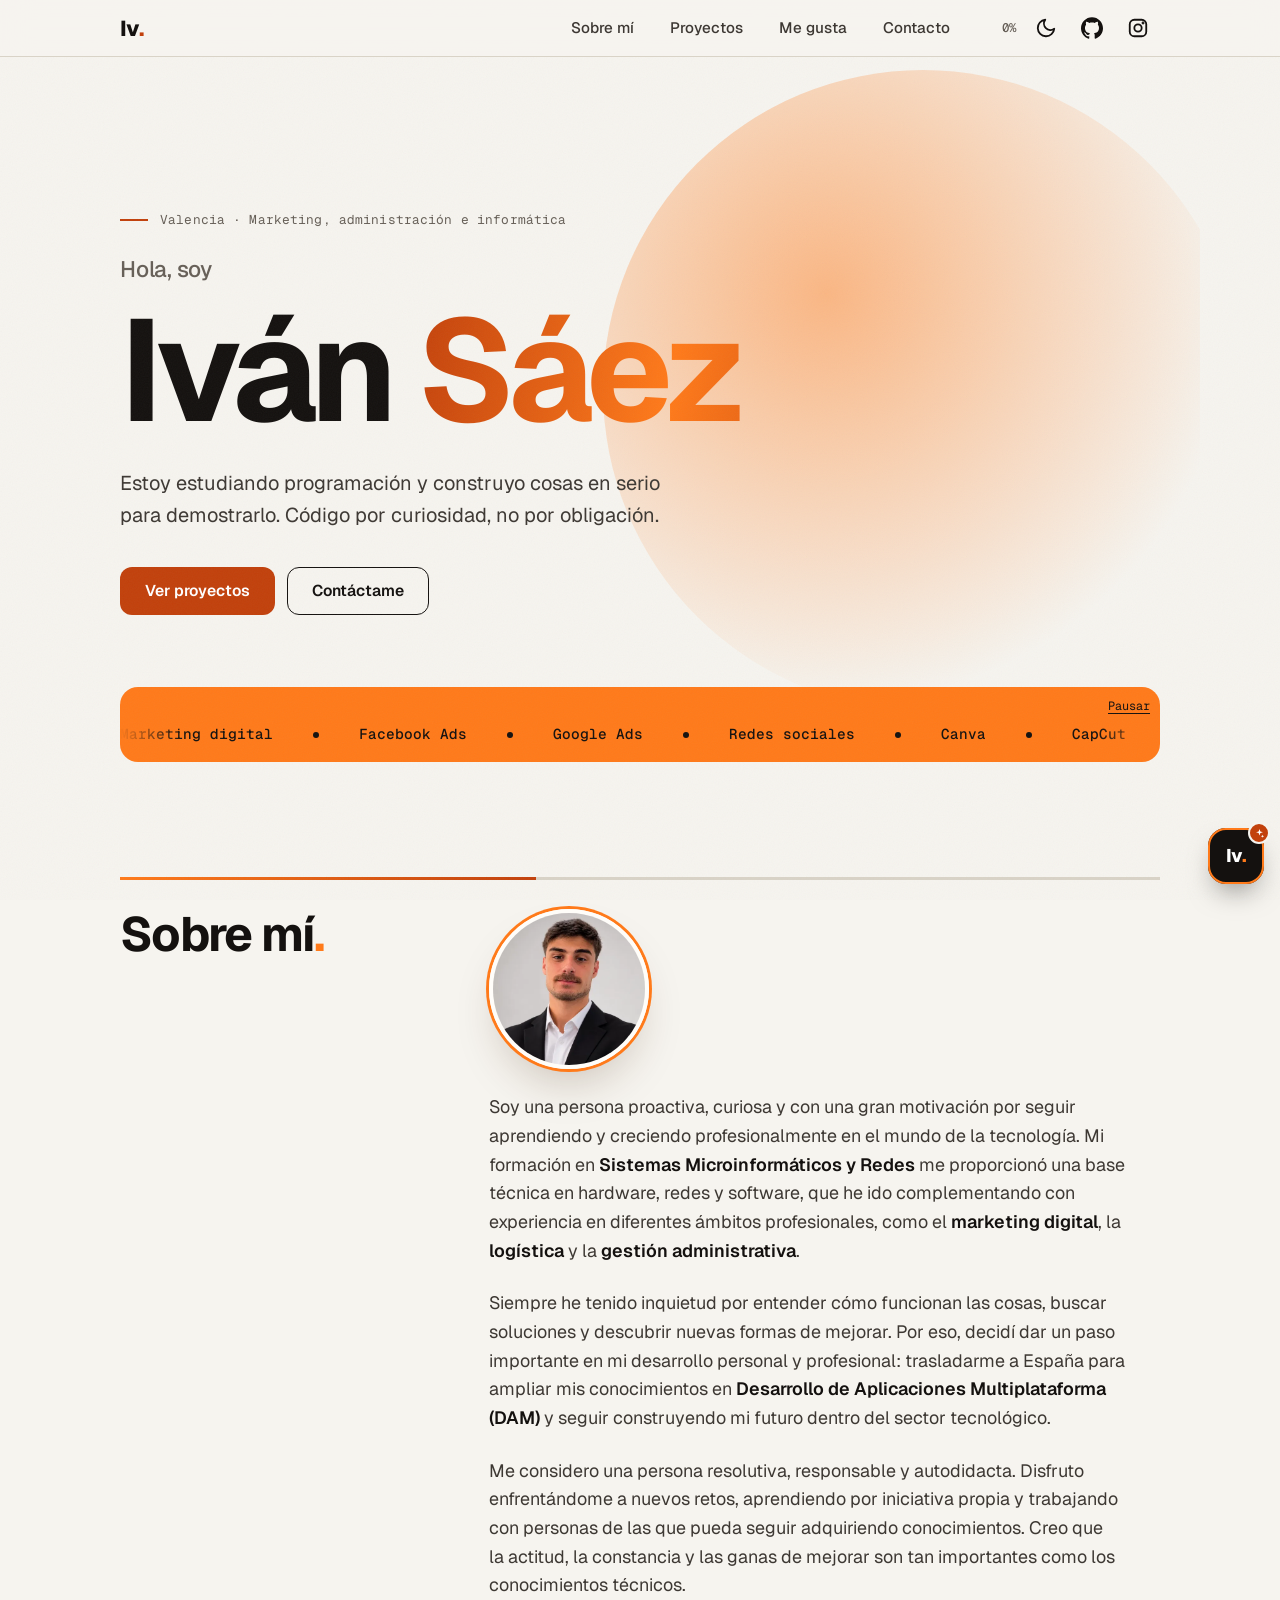
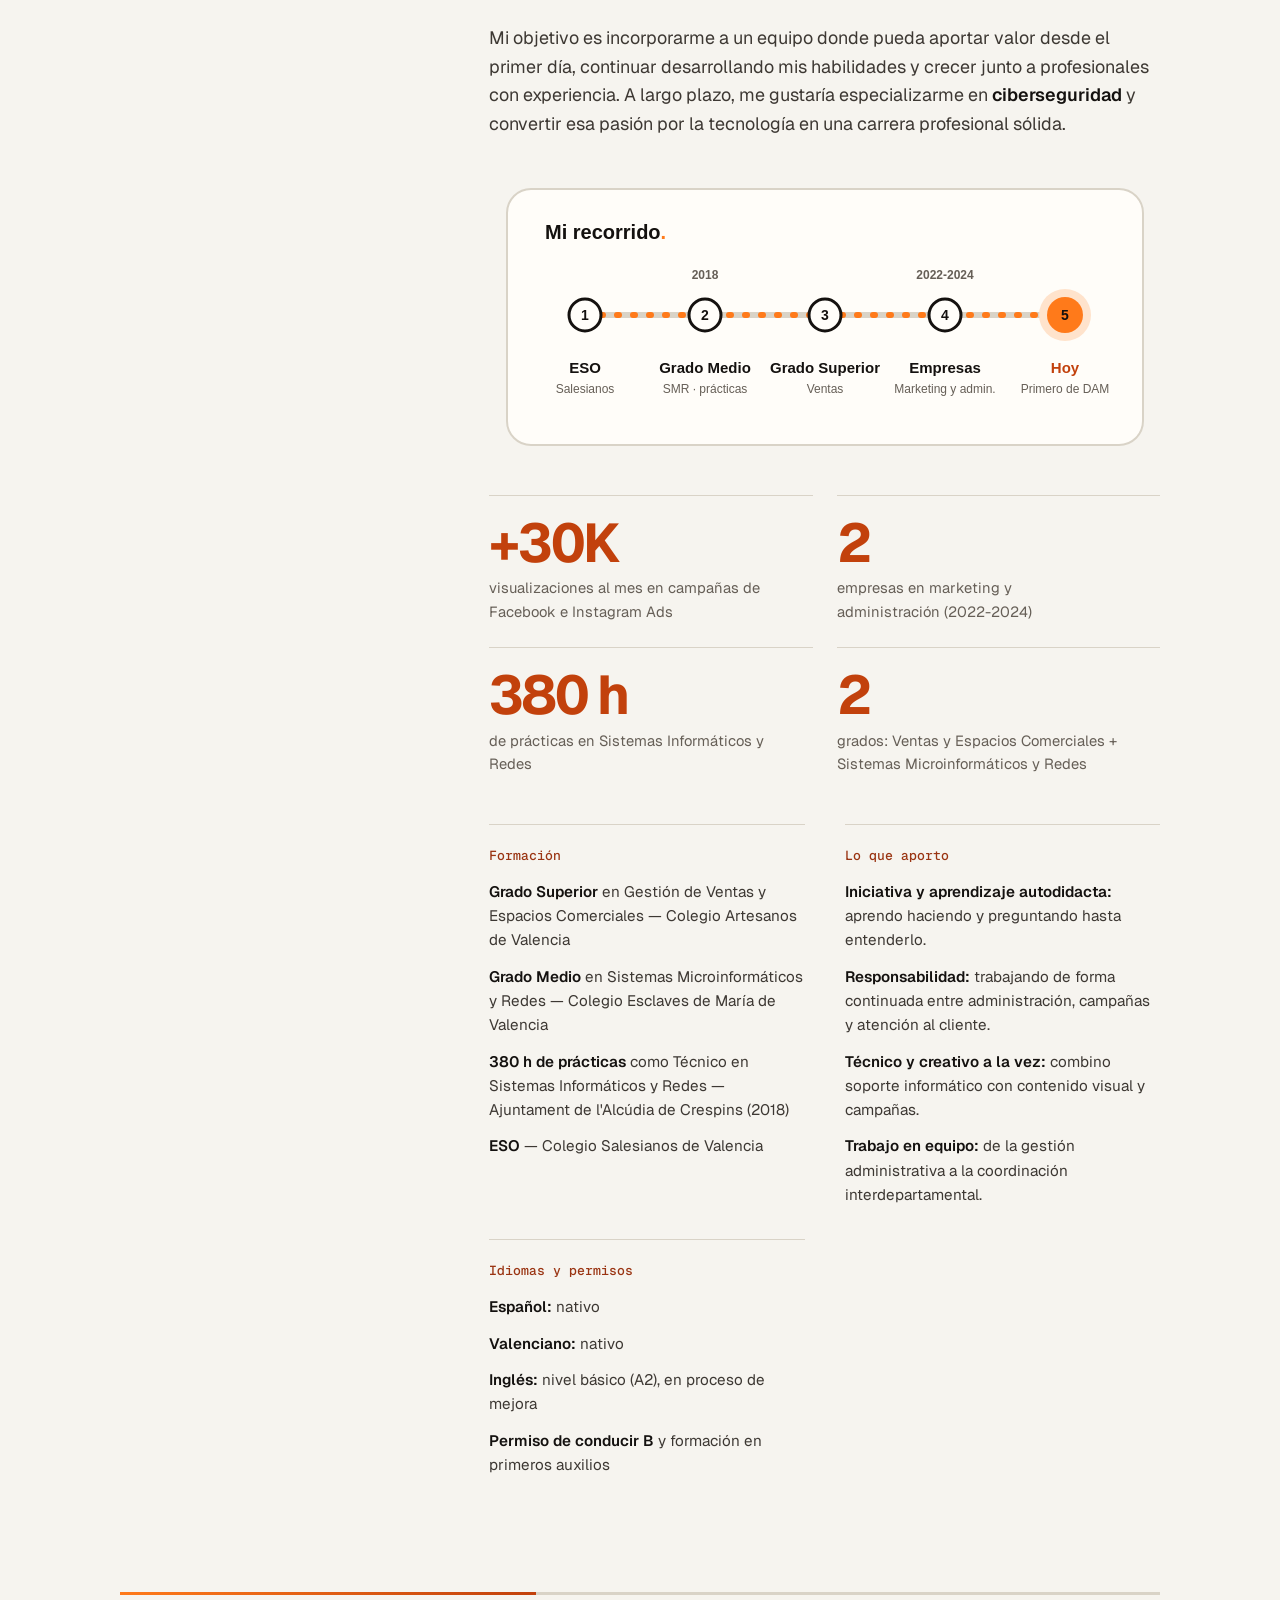
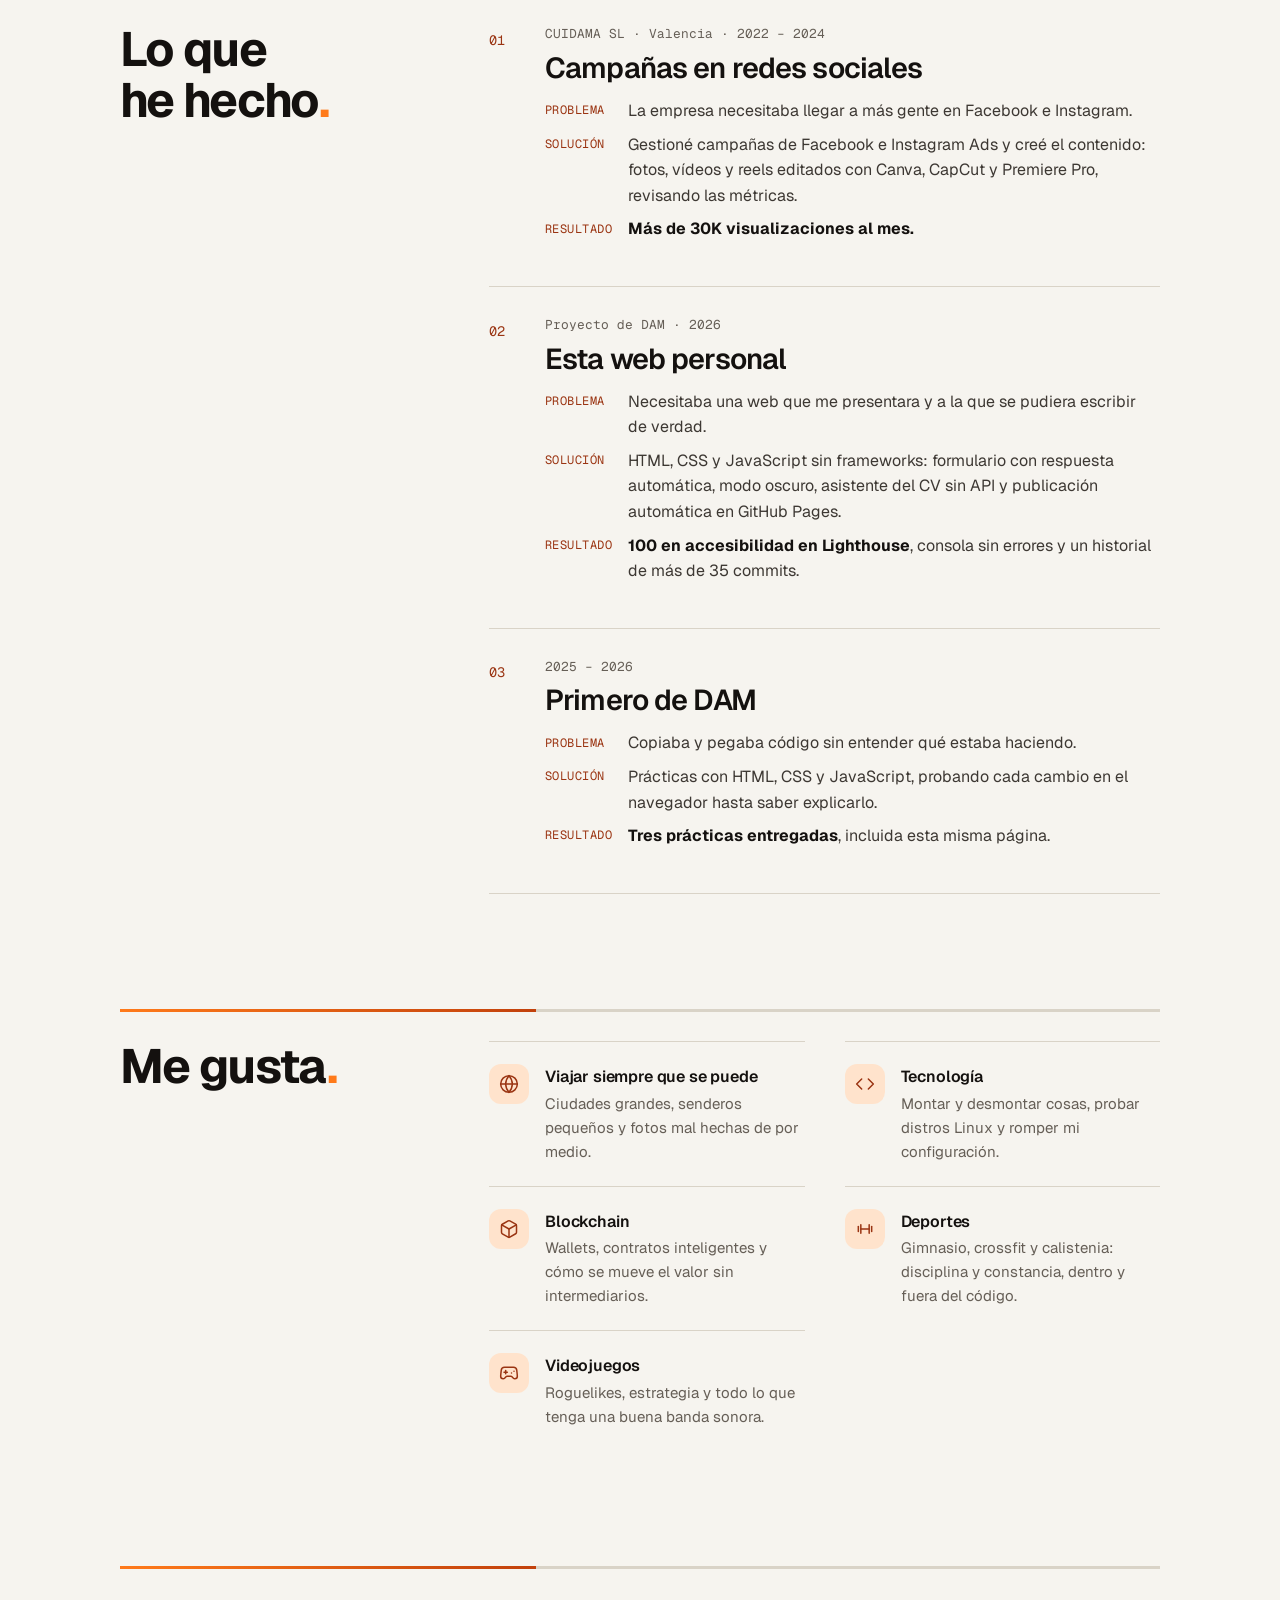
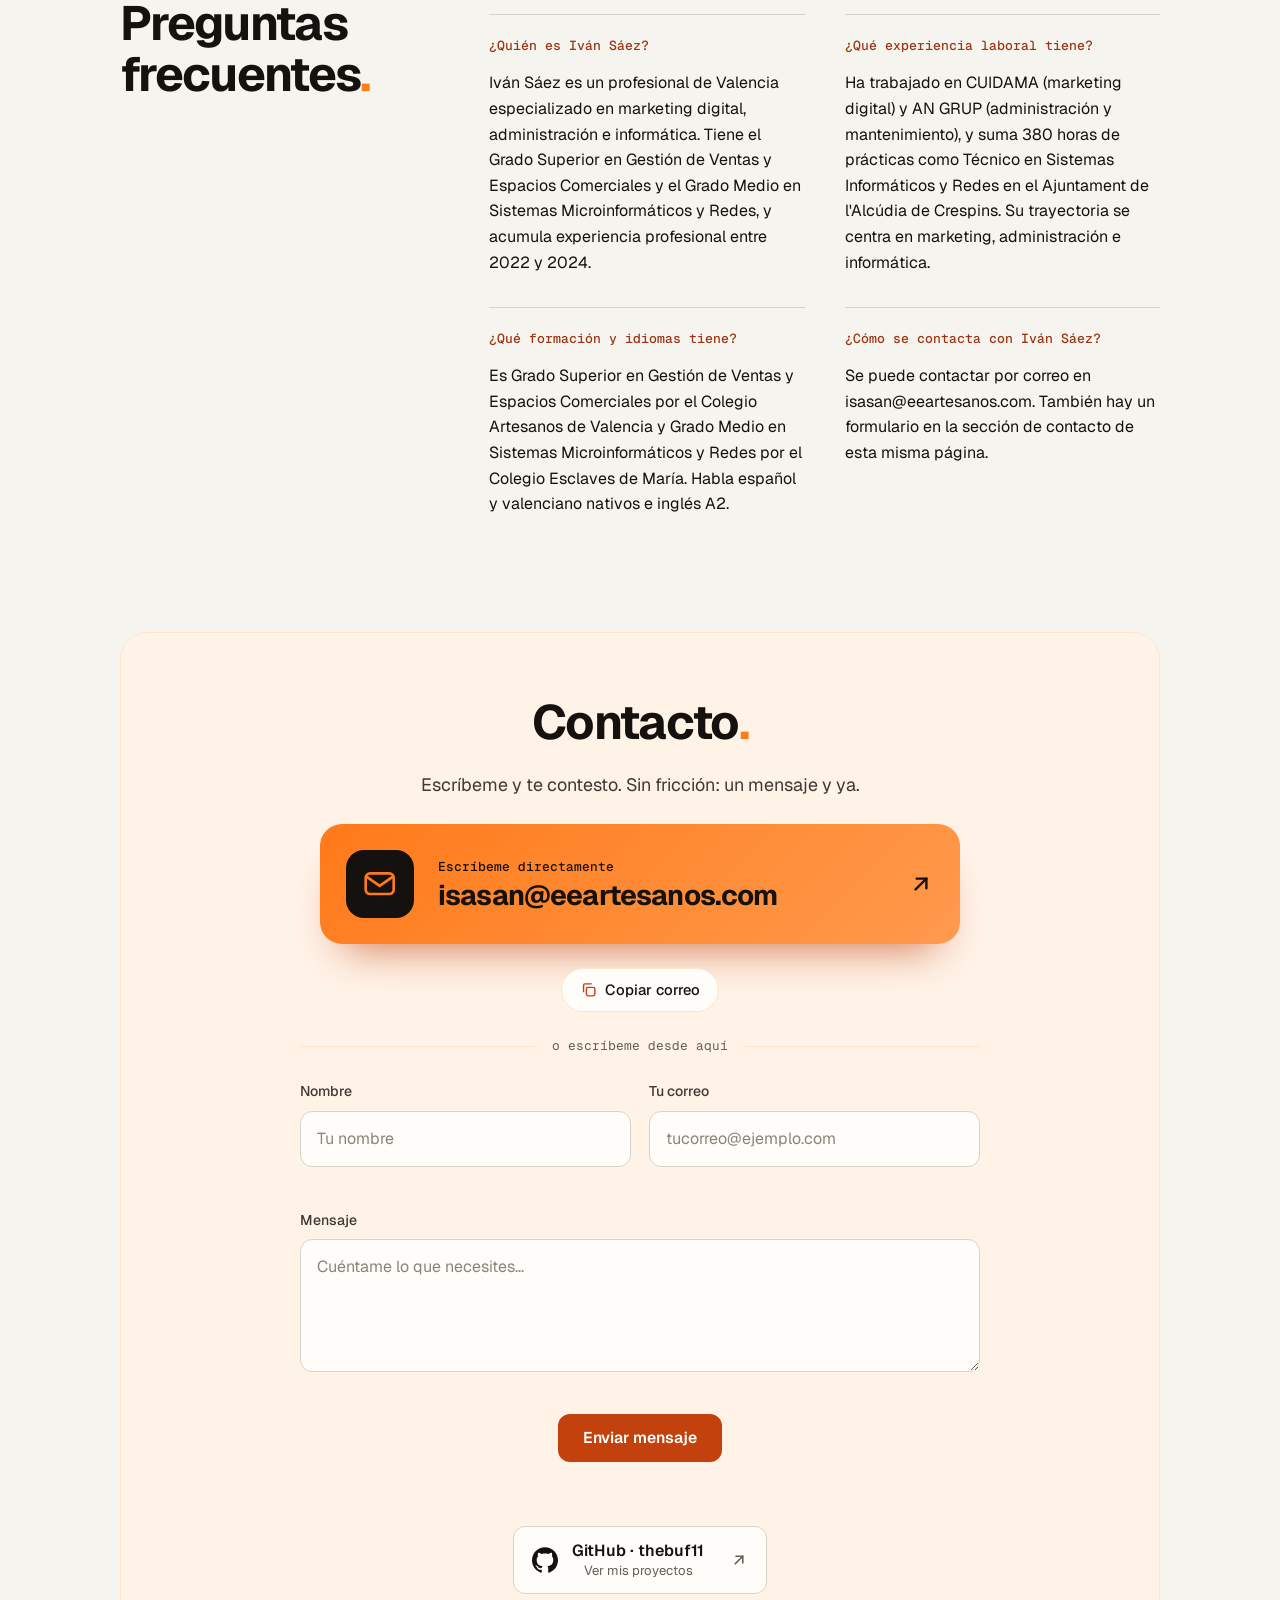
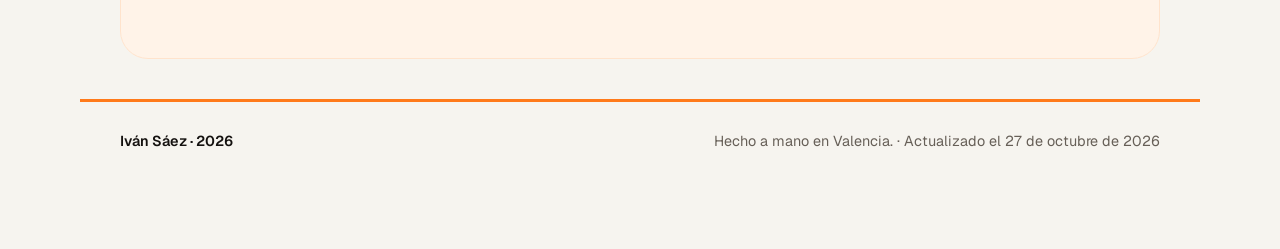
==== commit a8afc4ae: "Pone mi texto en «Sobre mí» Cuatro párrafos escritos por mí: base en SMR, experiencia en marketing d" ====
--- a/index.html
+++ b/index.html
@@ -142,7 +142,7 @@
     <link rel="stylesheet"
           href="https://fonts.googleapis.com/css2?family=Geist:wght@400;500;600;700;800&family=Geist+Mono:wght@400;500&display=swap">
   </noscript>
-  <link rel="stylesheet" href="css/style.css?v=20261031h">
+  <link rel="stylesheet" href="css/style.css?v=20261031i">
 </head>
 <body>
 
@@ -265,21 +265,32 @@
         <img class="about-photo" src="img/ivan.webp" width="160" height="160" loading="lazy" decoding="async"
              alt="Retrato de Iván Sáez con americana negra y camisa blanca sobre fondo gris claro">
         <p class="lead">
-          Vengo de un instituto donde descubrí que me gustaba más arreglar la cosa
-          que aprobarla. Desde entonces mi camino va por tres frentes que se
-          complementan: <strong>marketing digital</strong>, <strong>administración</strong>
-          y <strong>soporte informático</strong>. Sigo formándome por mi cuenta y en
-          clase, con algún que otro lío técnico a las dos de la mañana.
+          Soy una persona proactiva, curiosa y con una gran motivación por seguir
+          aprendiendo y creciendo profesionalmente en el mundo de la tecnología. Mi
+          formación en <strong>Sistemas Microinformáticos y Redes</strong> me proporcionó
+          una base técnica en hardware, redes y software, que he ido complementando con
+          experiencia en diferentes ámbitos profesionales, como el <strong>marketing
+          digital</strong>, la <strong>logística</strong> y la <strong>gestión administrativa</strong>.
         </p>
         <p class="lead">
-          Me motiva ver una idea convertirse en algo que otra persona pueda usar sin
-          que se le caiga en cuanto toca un botón. Soy de preguntar «¿y por qué
-          funciona esto?» hasta que alguien se rinde.
+          Siempre he tenido inquietud por entender cómo funcionan las cosas, buscar
+          soluciones y descubrir nuevas formas de mejorar. Por eso, decidí dar un paso
+          importante en mi desarrollo personal y profesional: trasladarme a España para
+          ampliar mis conocimientos en <strong>Desarrollo de Aplicaciones Multiplataforma
+          (DAM)</strong> y seguir construyendo mi futuro dentro del sector tecnológico.
         </p>
         <p class="lead">
-          Me apetece seguir creciendo en un proyecto donde pueda dar soporte,
-          organizar procesos y crear contenido a la vez. Me gustan los retos que se
-          aprenden haciendo.
+          Me considero una persona resolutiva, responsable y autodidacta. Disfruto
+          enfrentándome a nuevos retos, aprendiendo por iniciativa propia y trabajando con
+          personas de las que pueda seguir adquiriendo conocimientos. Creo que la actitud,
+          la constancia y las ganas de mejorar son tan importantes como los conocimientos
+          técnicos.
+        </p>
+        <p class="lead">
+          Mi objetivo es incorporarme a un equipo donde pueda aportar valor desde el primer
+          día, continuar desarrollando mis habilidades y crecer junto a profesionales con
+          experiencia. A largo plazo, me gustaría especializarme en <strong>ciberseguridad</strong>
+          y convertir esa pasión por la tecnología en una carrera profesional sólida.
         </p>
 
         <!-- SVG propio: mi recorrido en una línea de tiempo (lleva su propio fondo claro).
@@ -631,7 +642,7 @@
     </button>
   </div>
 
-  <script src="js/script.js?v=20261031h"></script>
-  <script src="js/chat.js?v=20261031h"></script>
+  <script src="js/script.js?v=20261031i"></script>
+  <script src="js/chat.js?v=20261031i"></script>
 </body>
 </html>
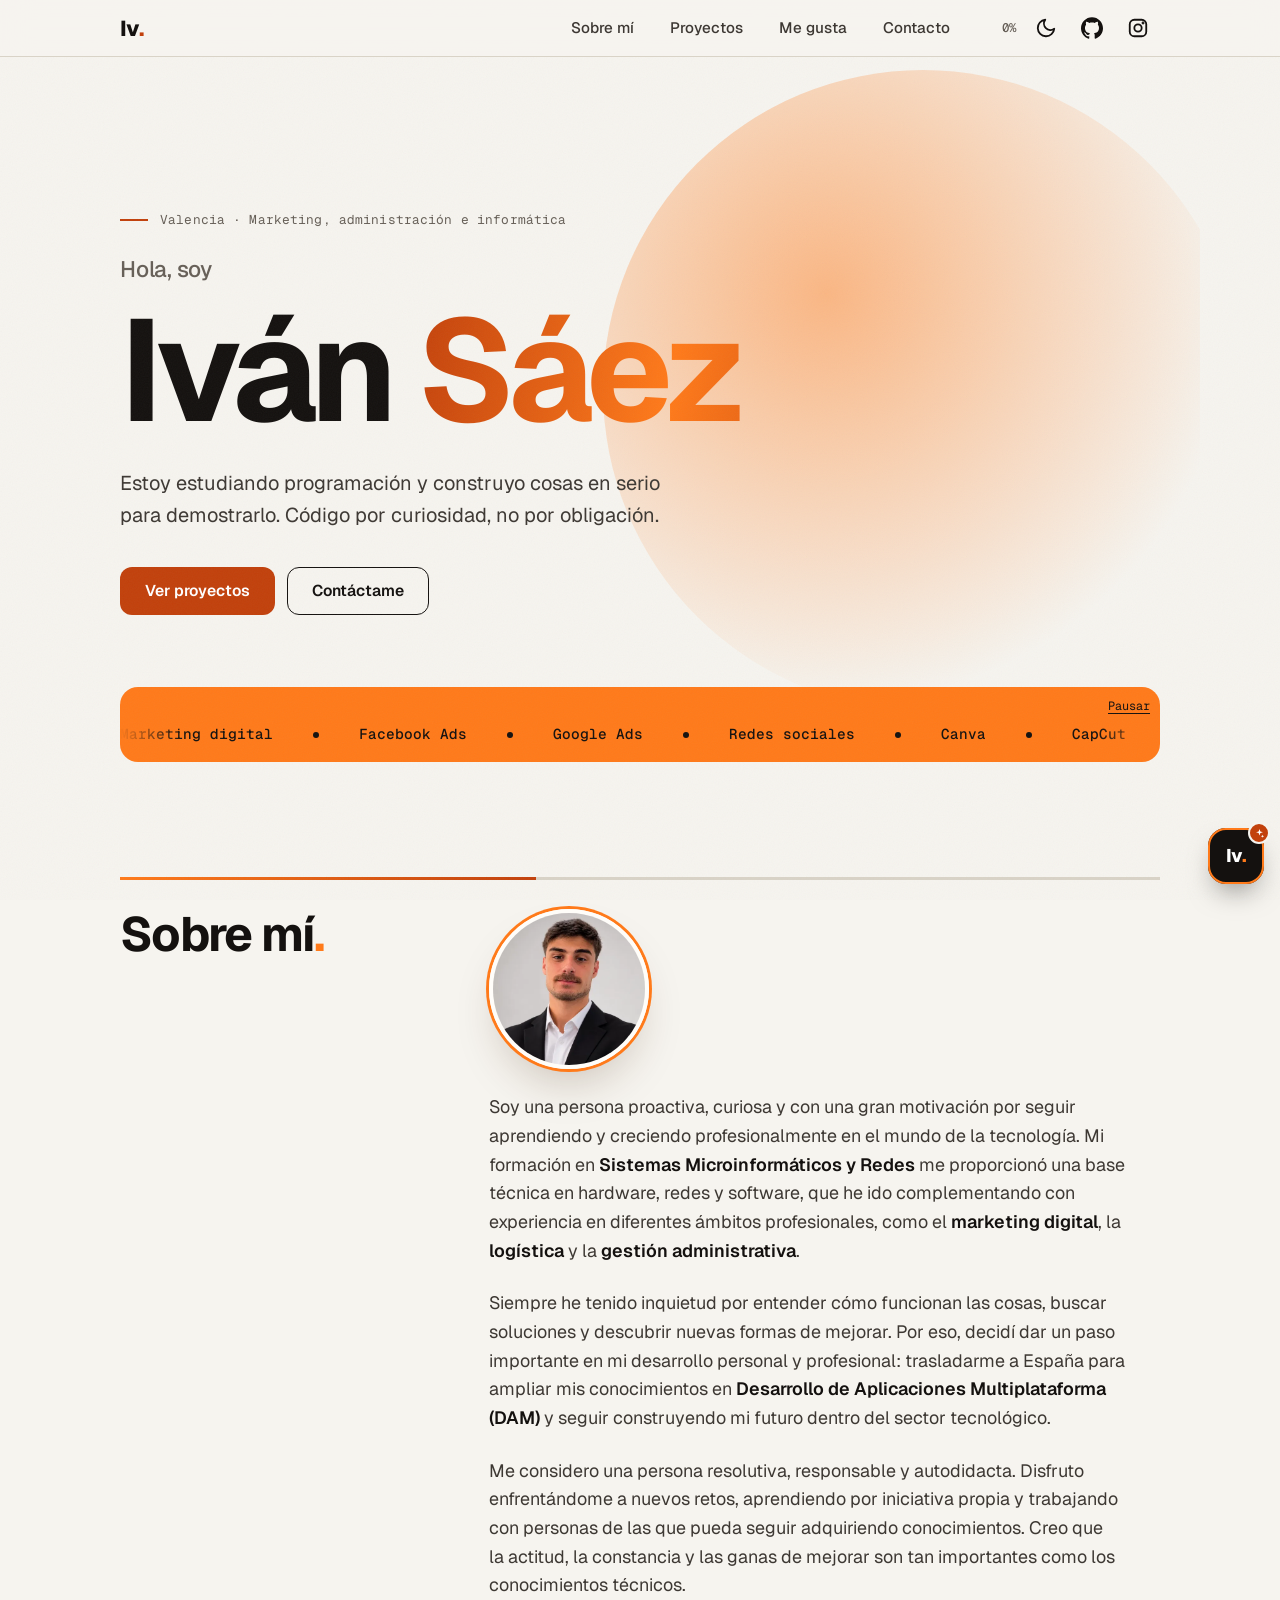
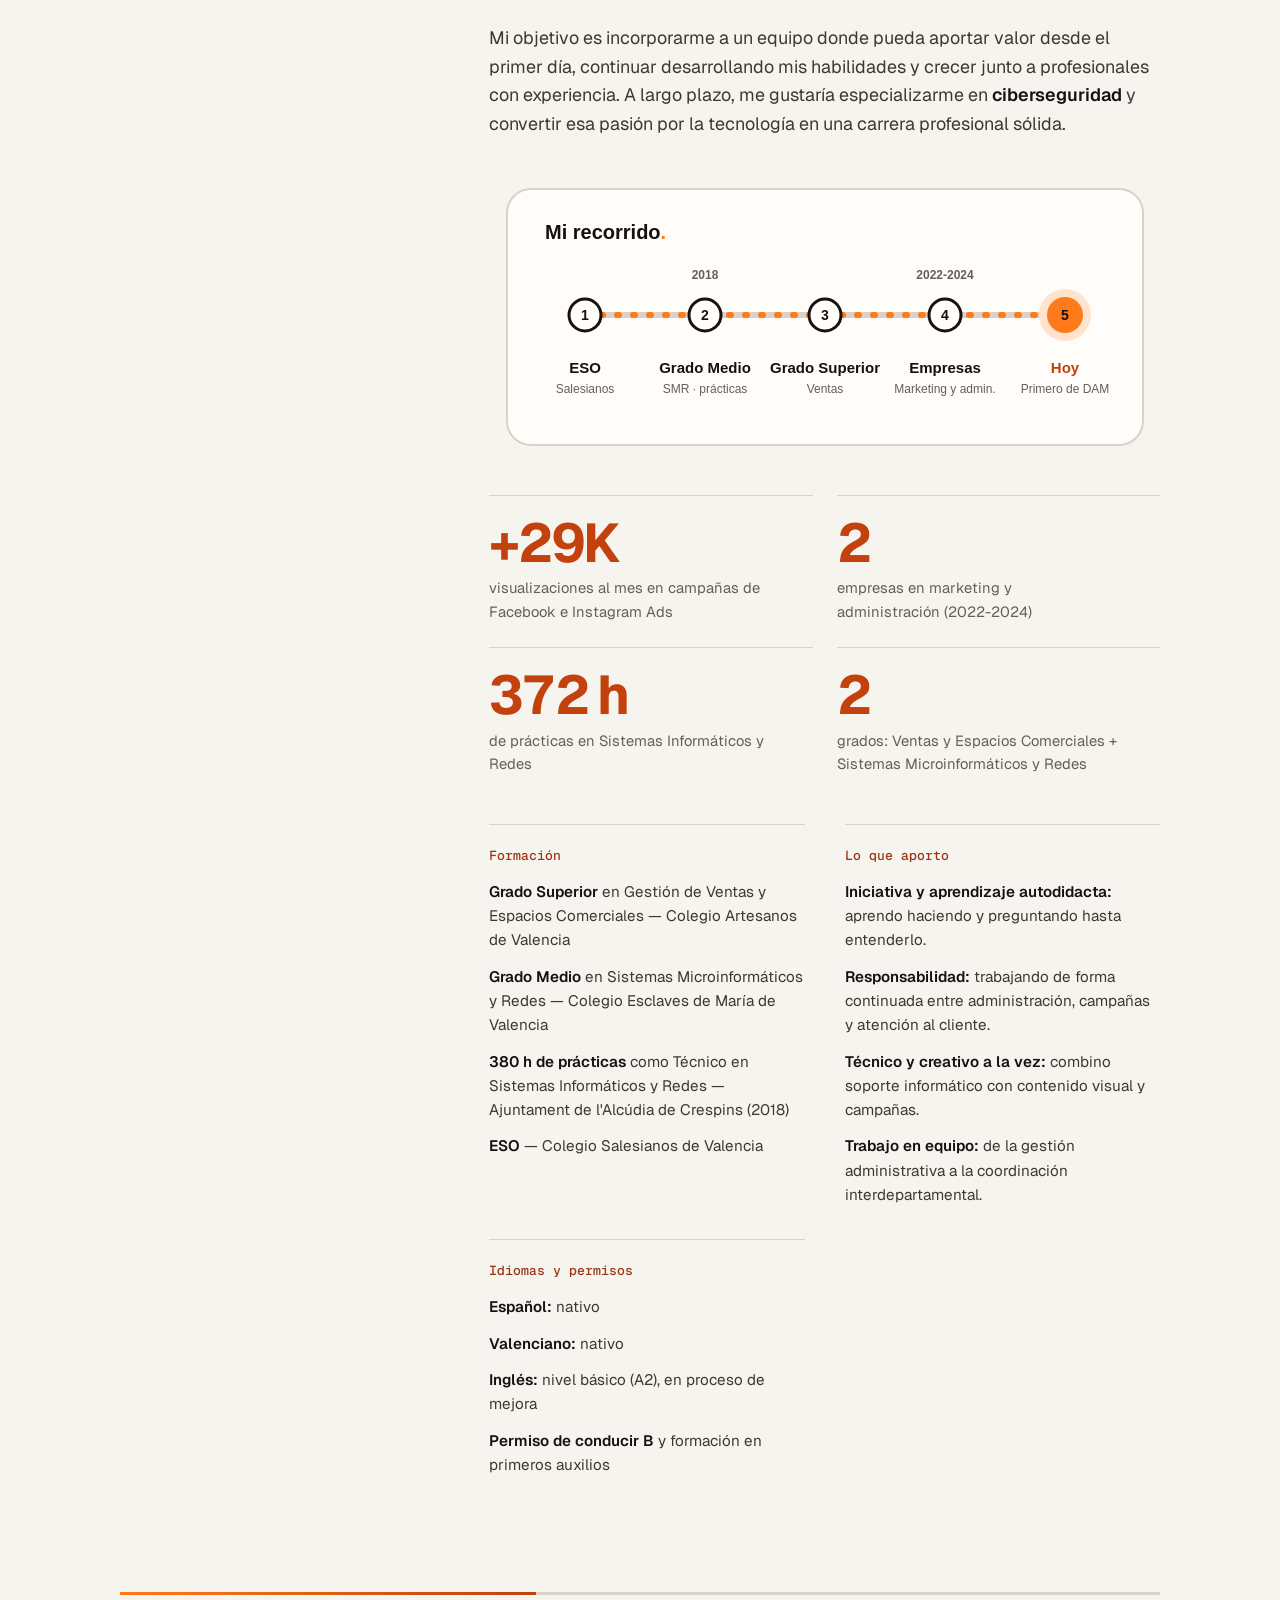
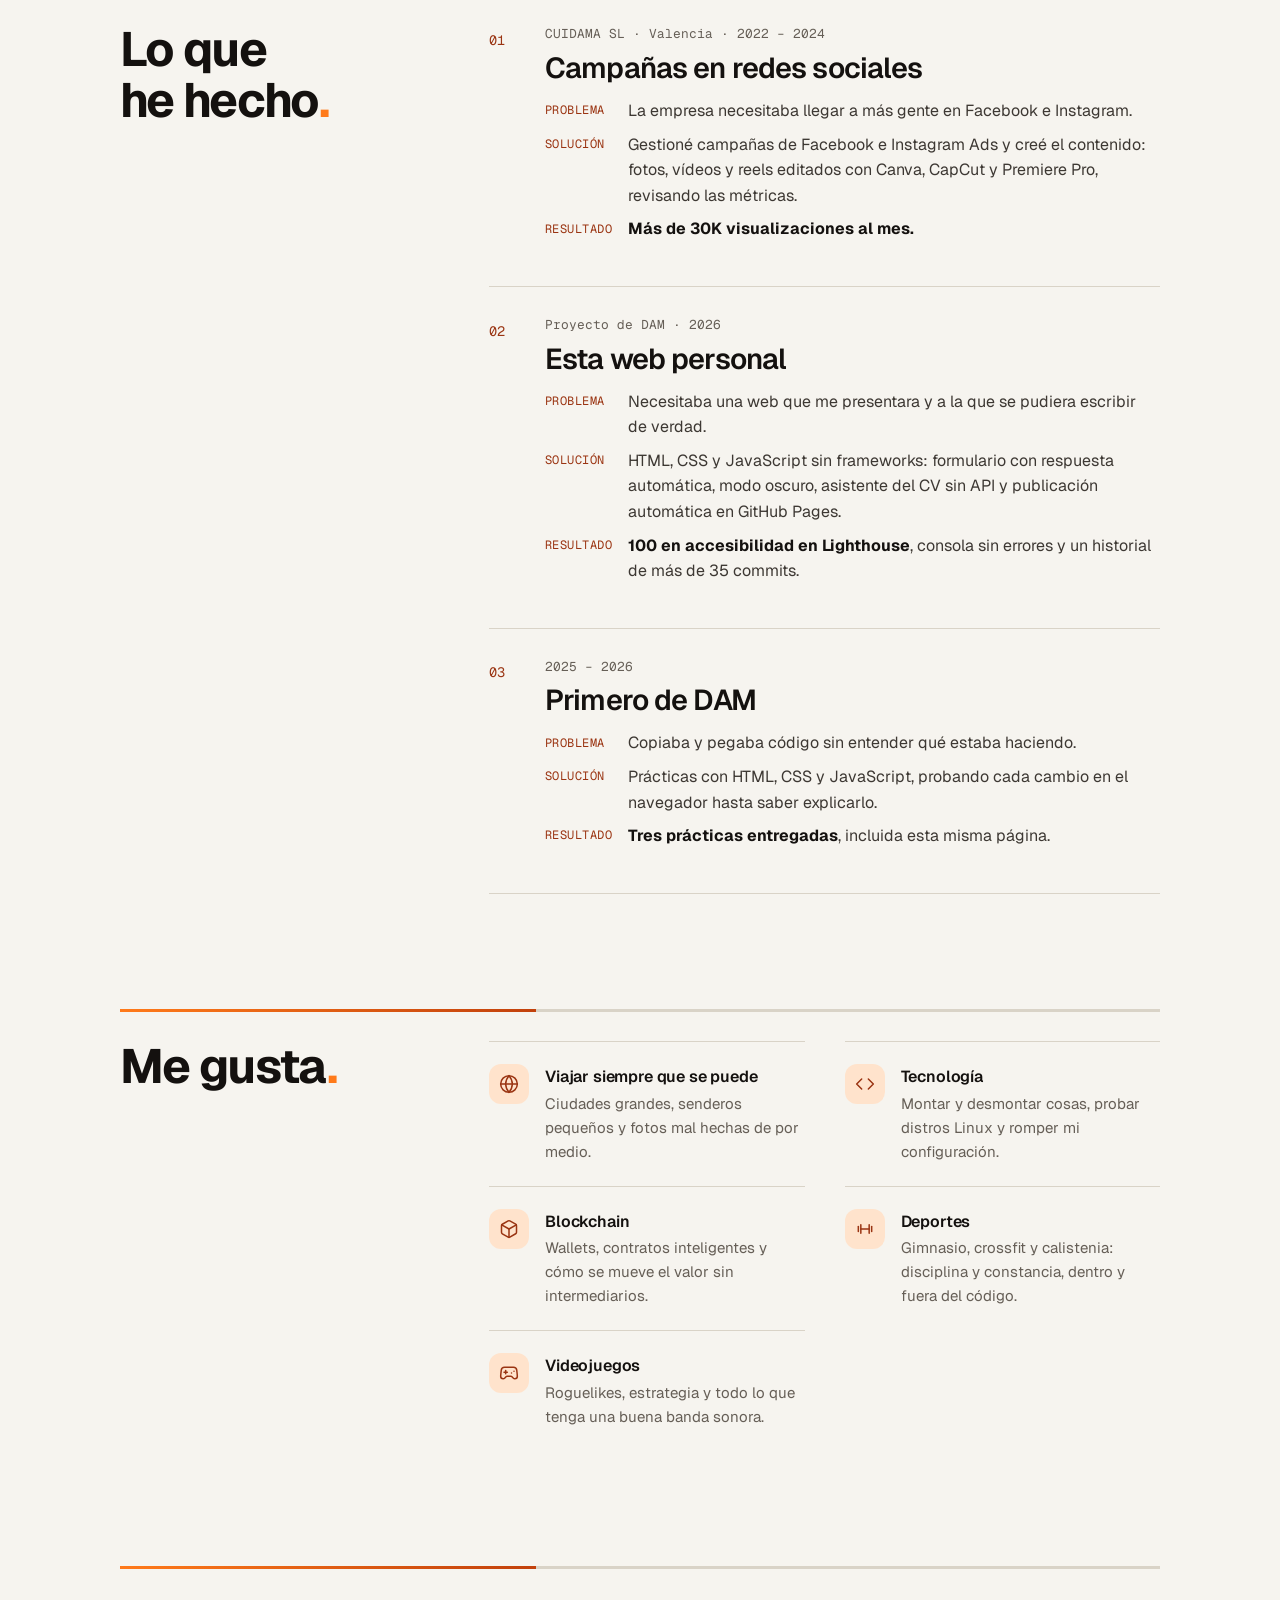
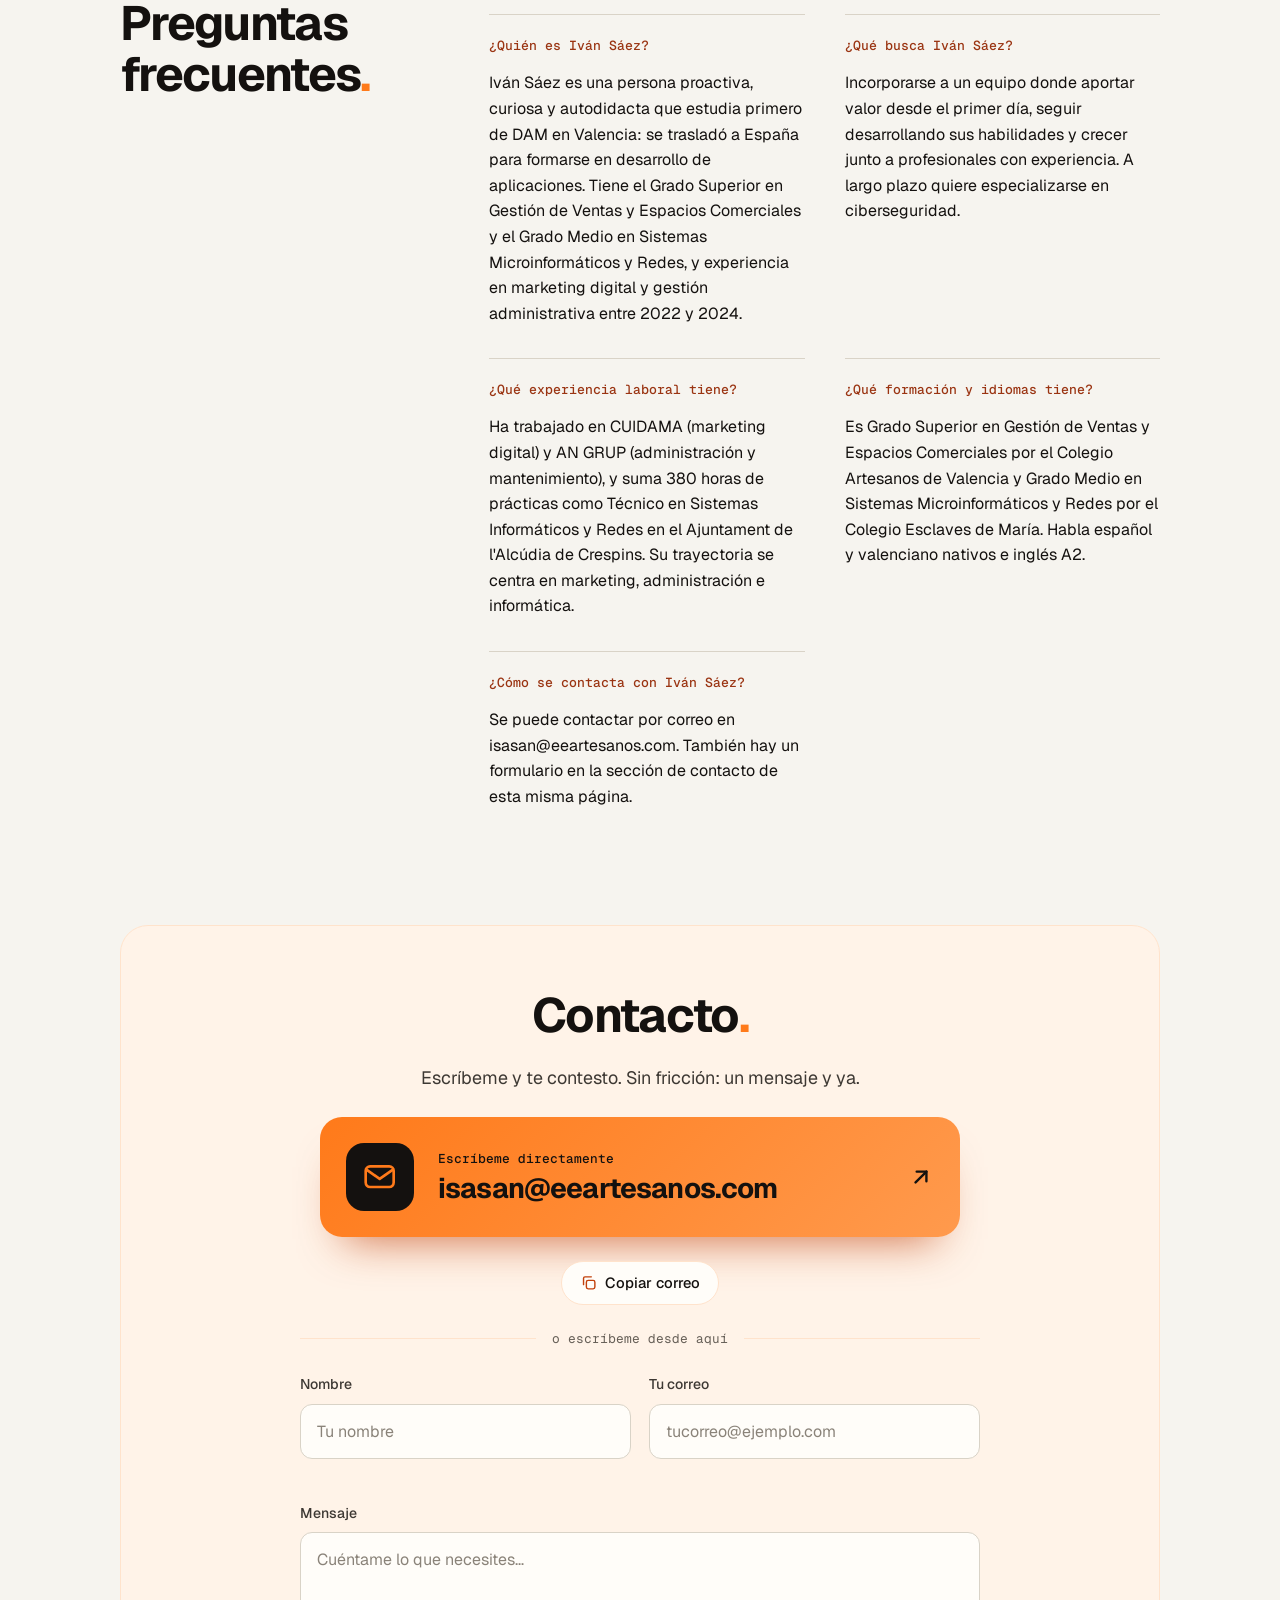
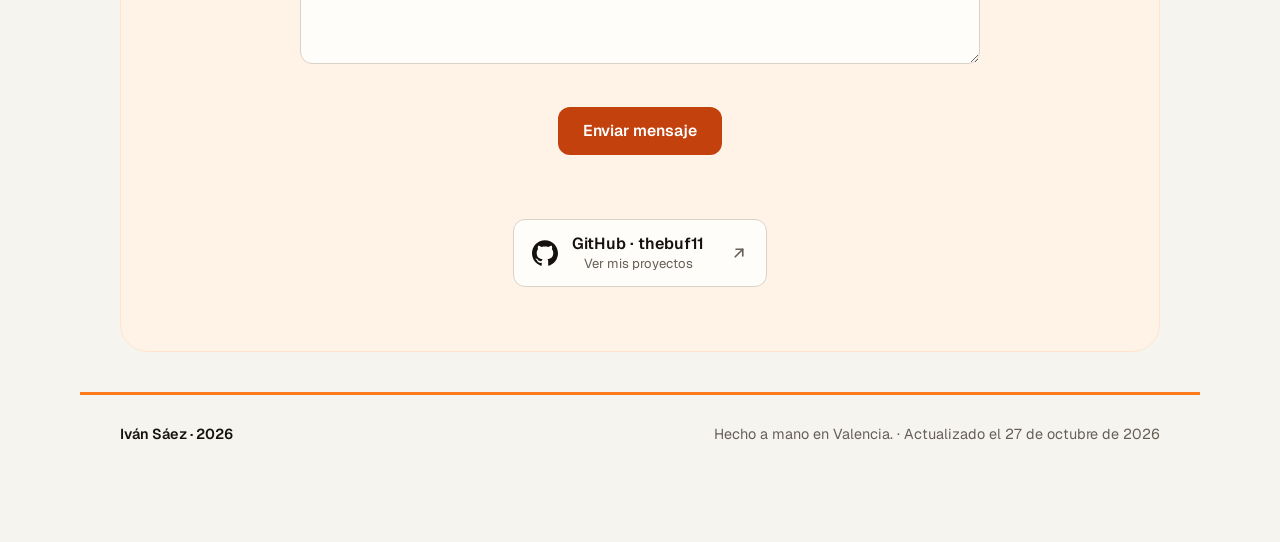
==== commit 7dc2cbb8: "Lleva mi perfil al asistente y a las preguntas frecuentes El chat, las FAQ, el JSON-LD y llms.txt cu" ====
--- a/index.html
+++ b/index.html
@@ -62,7 +62,7 @@
         "alternateName": "Iván Saez Santa Rosalia",
         "url": "https://thebuf11.github.io/mi-web/",
         "image": "https://thebuf11.github.io/mi-web/img/og-image.png",
-        "description": "Profesional de Valencia especializado en marketing digital, administración e informática.",
+        "description": "Estudiante de primero de DAM en Valencia, con base en Sistemas Microinformáticos y Redes y experiencia en marketing digital y gestión administrativa. Quiere especializarse en ciberseguridad.",
         "jobTitle": "Especialista en marketing digital, administración e informática",
         "email": "isasan@eeartesanos.com",
         "sameAs": ["https://github.com/thebuf11"],
@@ -142,7 +142,7 @@
     <link rel="stylesheet"
           href="https://fonts.googleapis.com/css2?family=Geist:wght@400;500;600;700;800&family=Geist+Mono:wght@400;500&display=swap">
   </noscript>
-  <link rel="stylesheet" href="css/style.css?v=20261031i">
+  <link rel="stylesheet" href="css/style.css?v=20261031j">
 </head>
 <body>
 
@@ -470,10 +470,17 @@
         <div class="about-more">
           <div class="about-block">
             <h3>¿Quién es Iván Sáez?</h3>
-            <p>Iván Sáez es un profesional de Valencia especializado en marketing digital,
-              administración e informática. Tiene el Grado Superior en Gestión de Ventas
-              y Espacios Comerciales y el Grado Medio en Sistemas Microinformáticos y Redes,
-              y acumula experiencia profesional entre 2022 y 2024.</p>
+            <p>Iván Sáez es una persona proactiva, curiosa y autodidacta que estudia
+              primero de DAM en Valencia: se trasladó a España para formarse en desarrollo
+              de aplicaciones. Tiene el Grado Superior en Gestión de Ventas y Espacios
+              Comerciales y el Grado Medio en Sistemas Microinformáticos y Redes, y
+              experiencia en marketing digital y gestión administrativa entre 2022 y 2024.</p>
+          </div>
+          <div class="about-block">
+            <h3>¿Qué busca Iván Sáez?</h3>
+            <p>Incorporarse a un equipo donde aportar valor desde el primer día, seguir
+              desarrollando sus habilidades y crecer junto a profesionales con experiencia.
+              A largo plazo quiere especializarse en ciberseguridad.</p>
           </div>
           <div class="about-block">
             <h3>¿Qué experiencia laboral tiene?</h3>
@@ -642,7 +649,7 @@
     </button>
   </div>
 
-  <script src="js/script.js?v=20261031i"></script>
-  <script src="js/chat.js?v=20261031i"></script>
+  <script src="js/script.js?v=20261031j"></script>
+  <script src="js/chat.js?v=20261031j"></script>
 </body>
 </html>
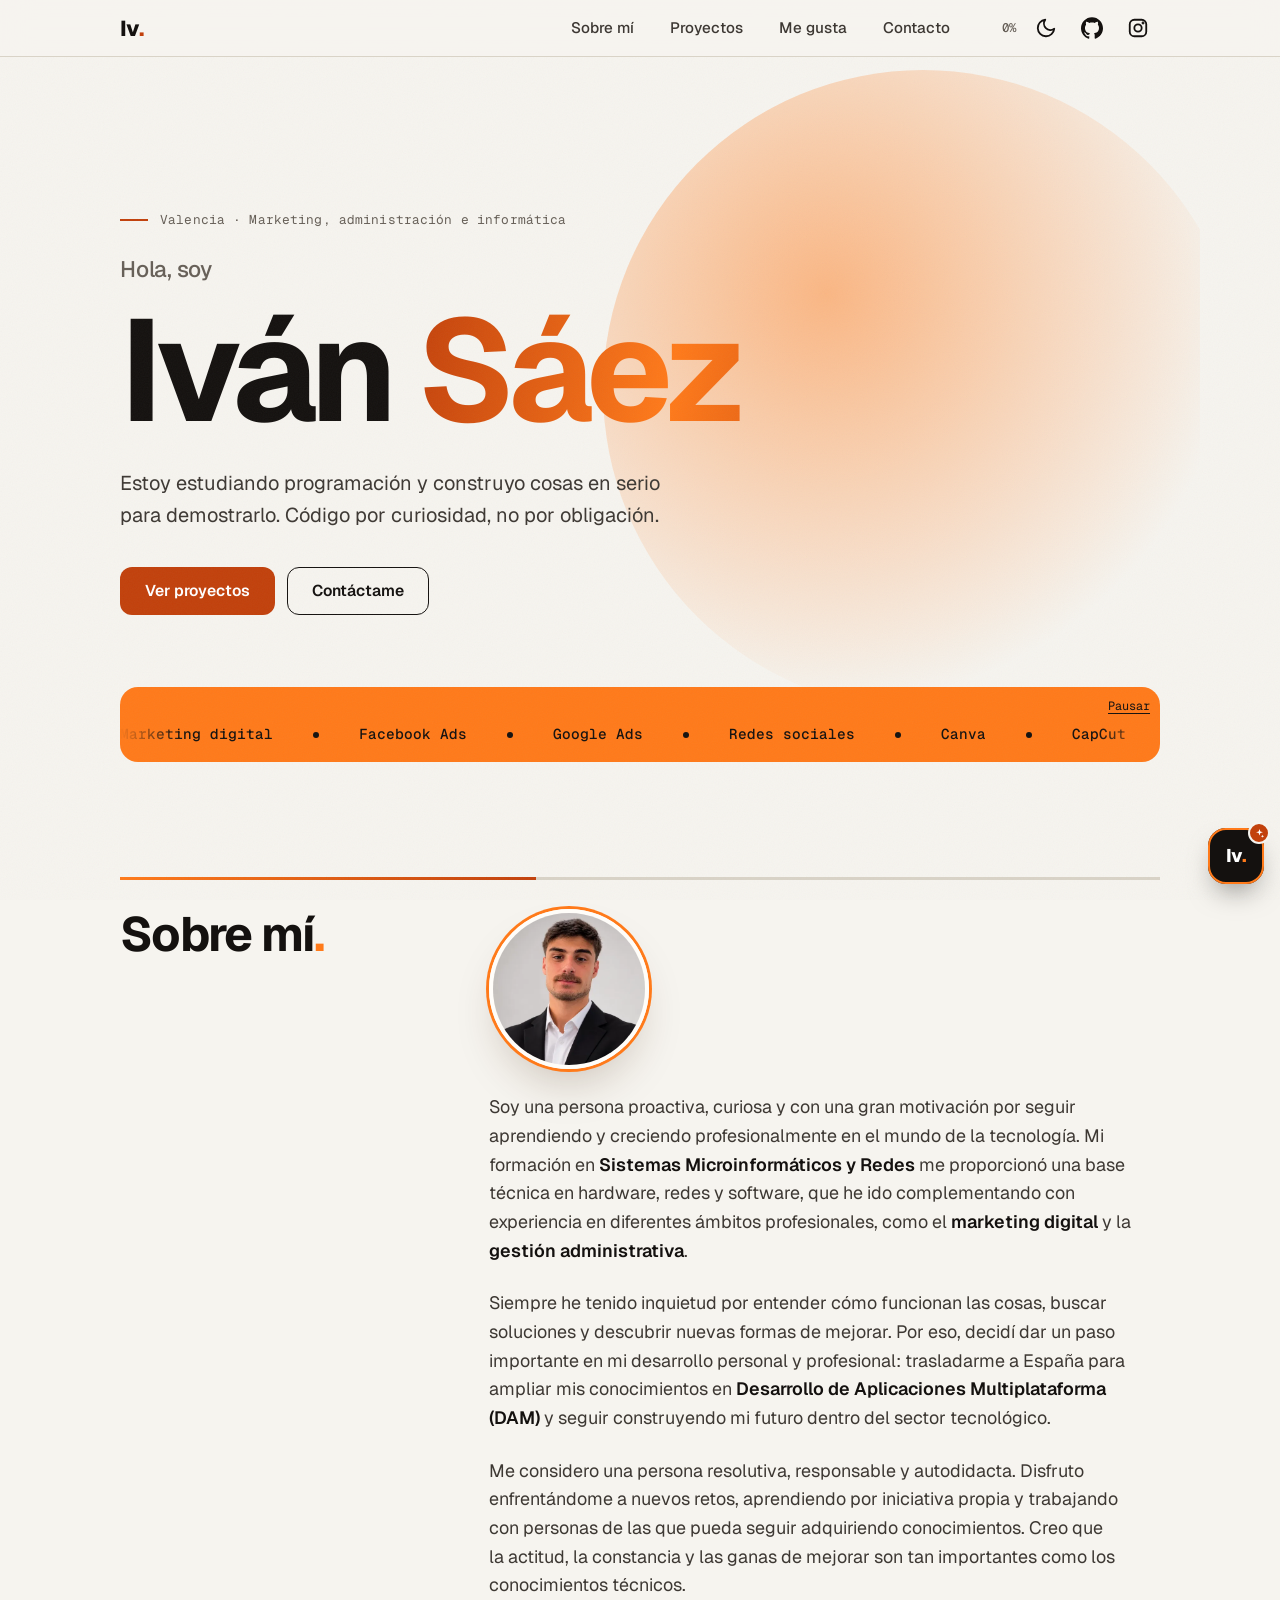
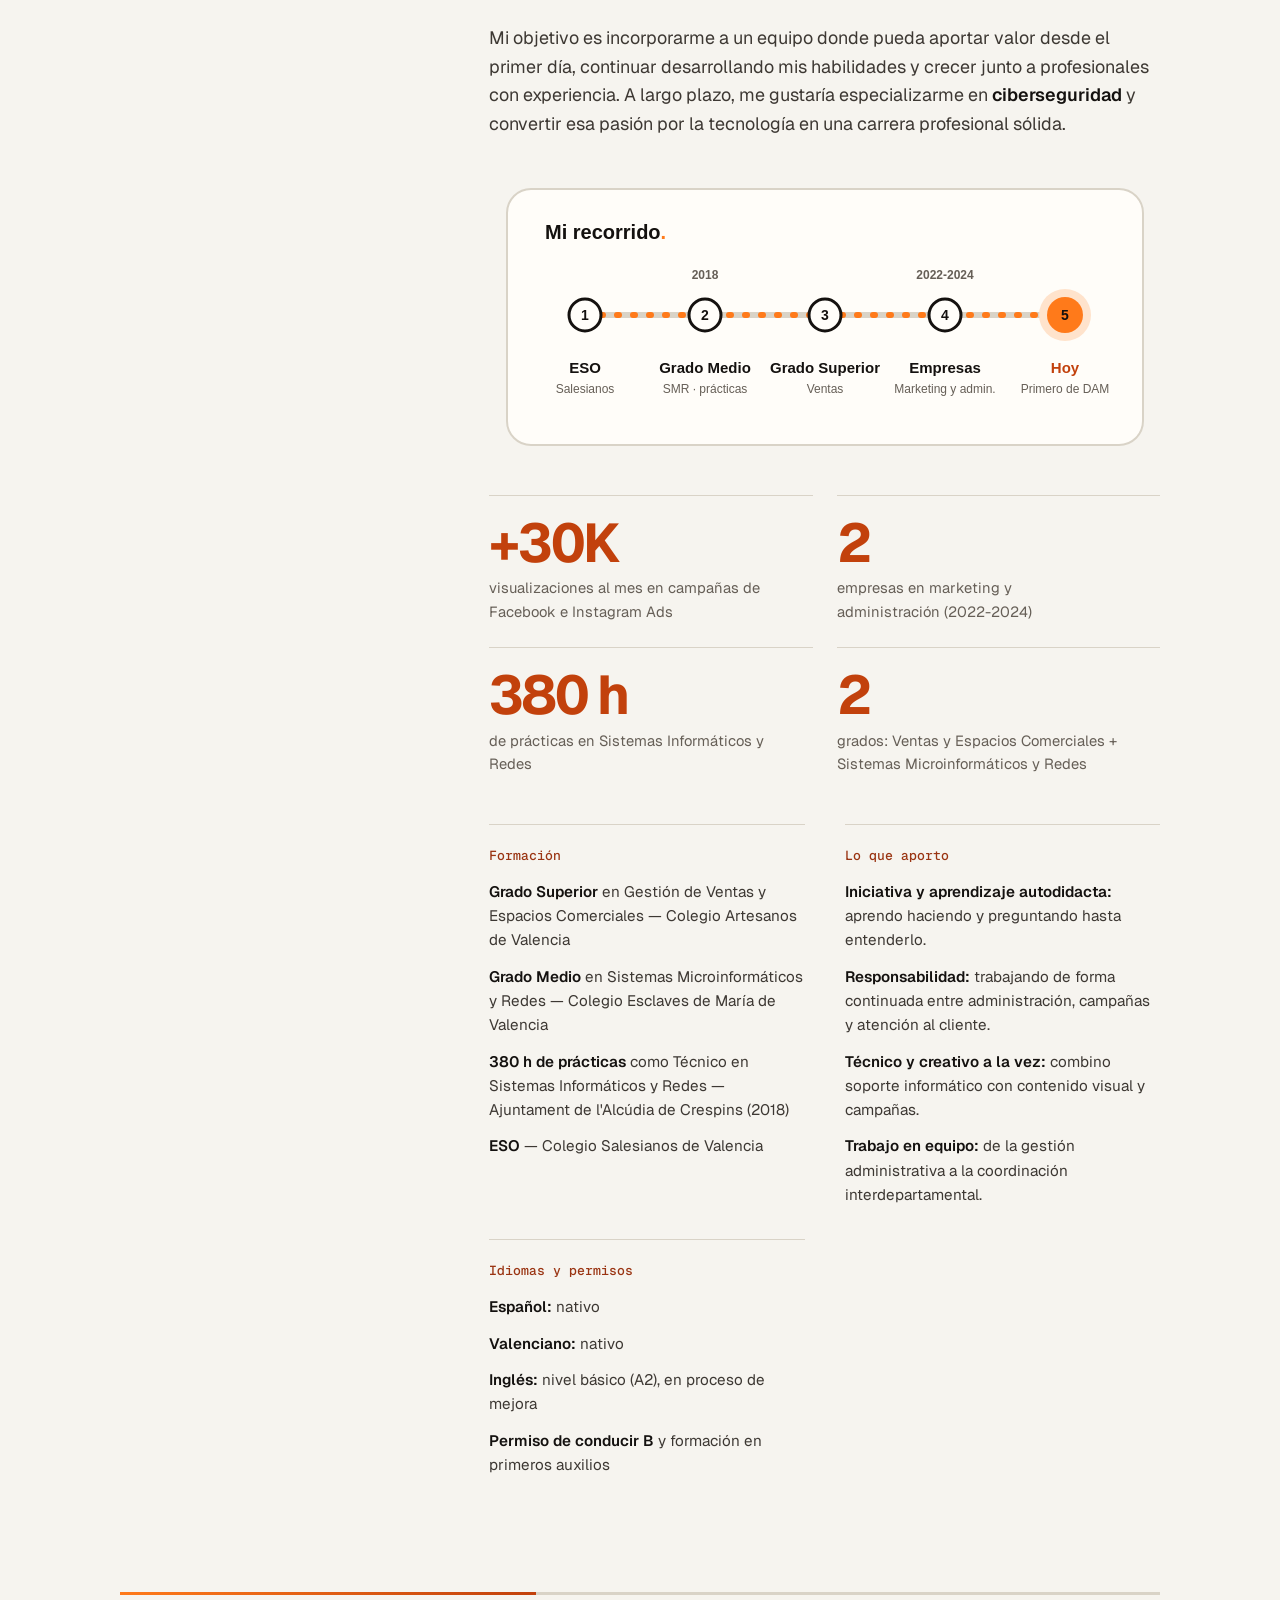
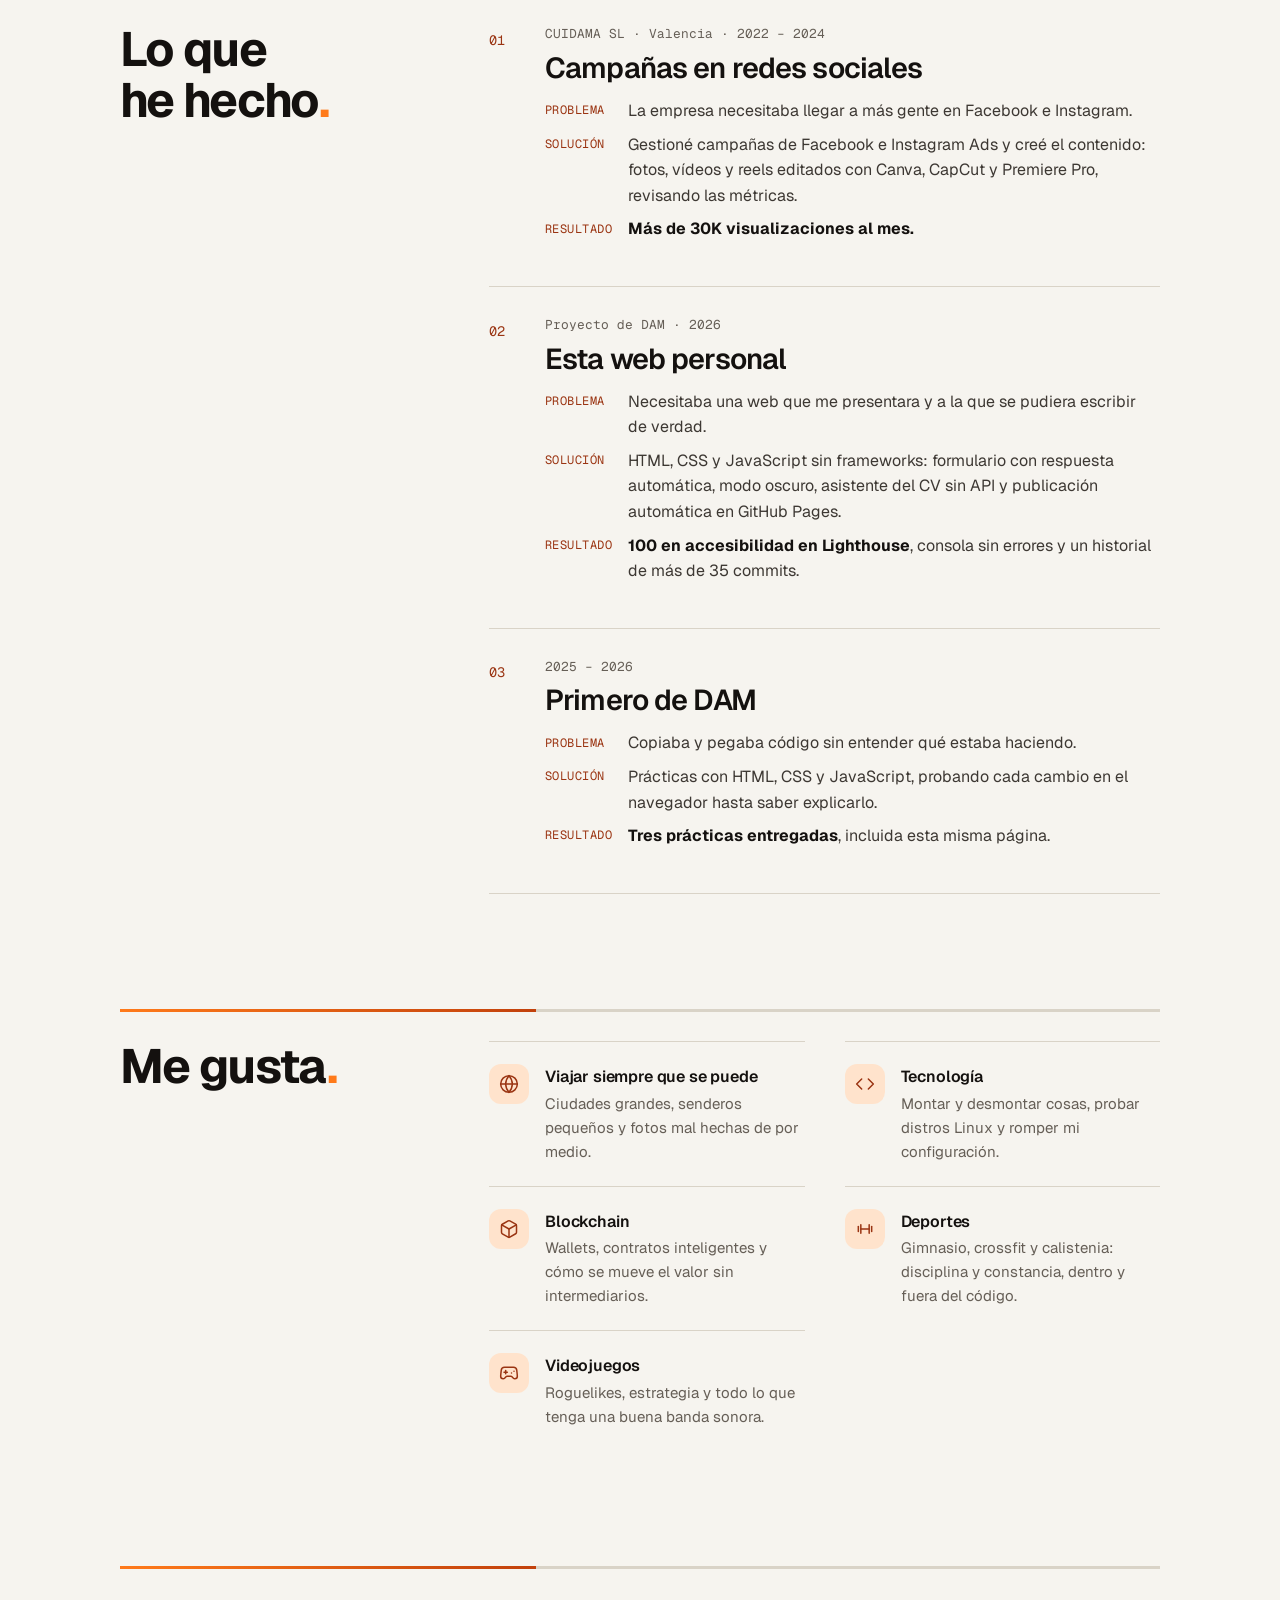
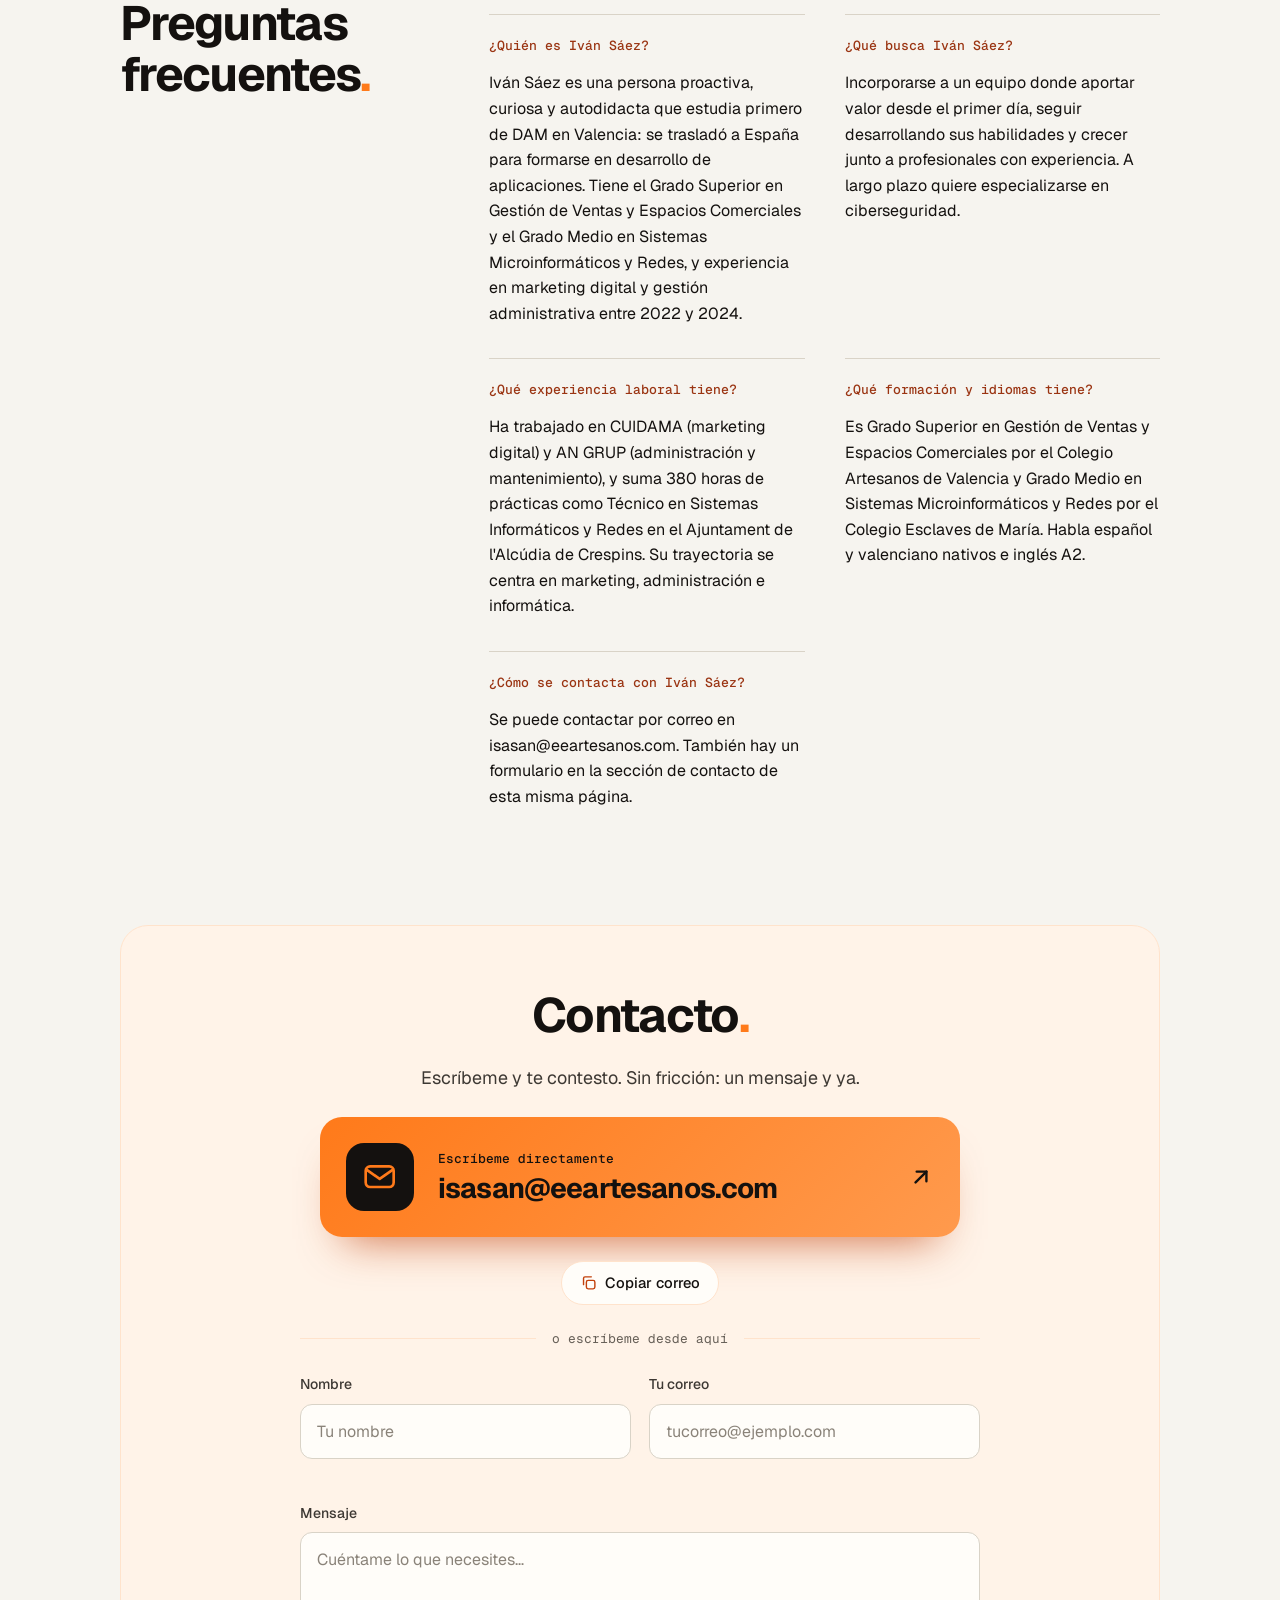
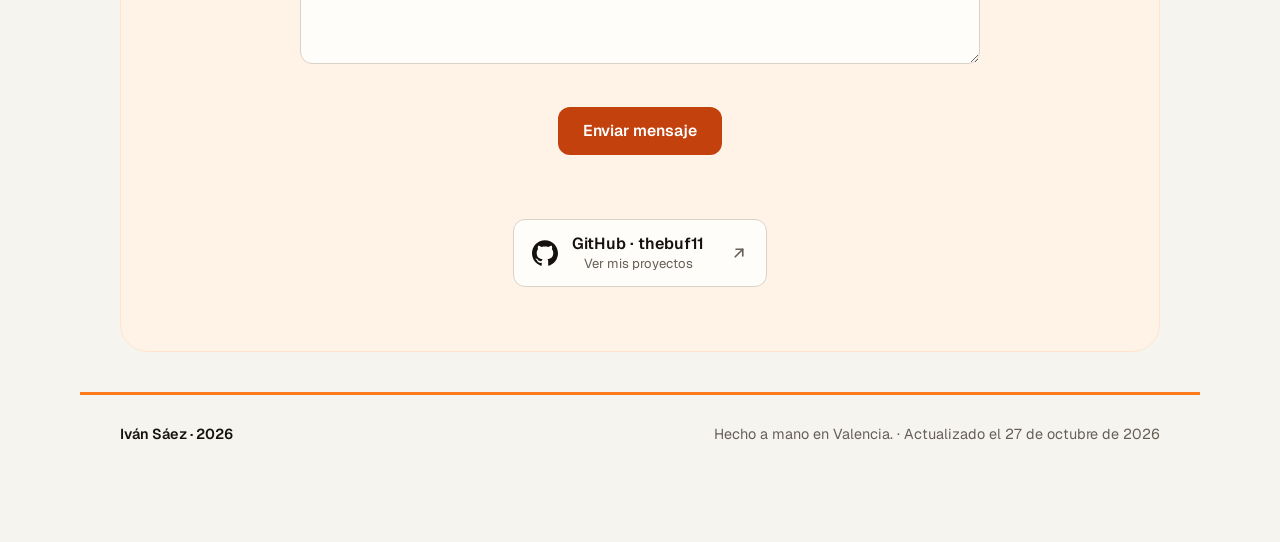
==== commit 0b3c7904: "Quita la logística de «Sobre mí» Co-Authored-By: Claude Opus 5.5 <noreply@anthropic.com>" ====
--- a/index.html
+++ b/index.html
@@ -142,7 +142,7 @@
     <link rel="stylesheet"
           href="https://fonts.googleapis.com/css2?family=Geist:wght@400;500;600;700;800&family=Geist+Mono:wght@400;500&display=swap">
   </noscript>
-  <link rel="stylesheet" href="css/style.css?v=20261031j">
+  <link rel="stylesheet" href="css/style.css?v=20261031k">
 </head>
 <body>
 
@@ -270,7 +270,7 @@
           formación en <strong>Sistemas Microinformáticos y Redes</strong> me proporcionó
           una base técnica en hardware, redes y software, que he ido complementando con
           experiencia en diferentes ámbitos profesionales, como el <strong>marketing
-          digital</strong>, la <strong>logística</strong> y la <strong>gestión administrativa</strong>.
+          digital</strong> y la <strong>gestión administrativa</strong>.
         </p>
         <p class="lead">
           Siempre he tenido inquietud por entender cómo funcionan las cosas, buscar
@@ -649,7 +649,7 @@
     </button>
   </div>
 
-  <script src="js/script.js?v=20261031j"></script>
-  <script src="js/chat.js?v=20261031j"></script>
+  <script src="js/script.js?v=20261031k"></script>
+  <script src="js/chat.js?v=20261031k"></script>
 </body>
 </html>
